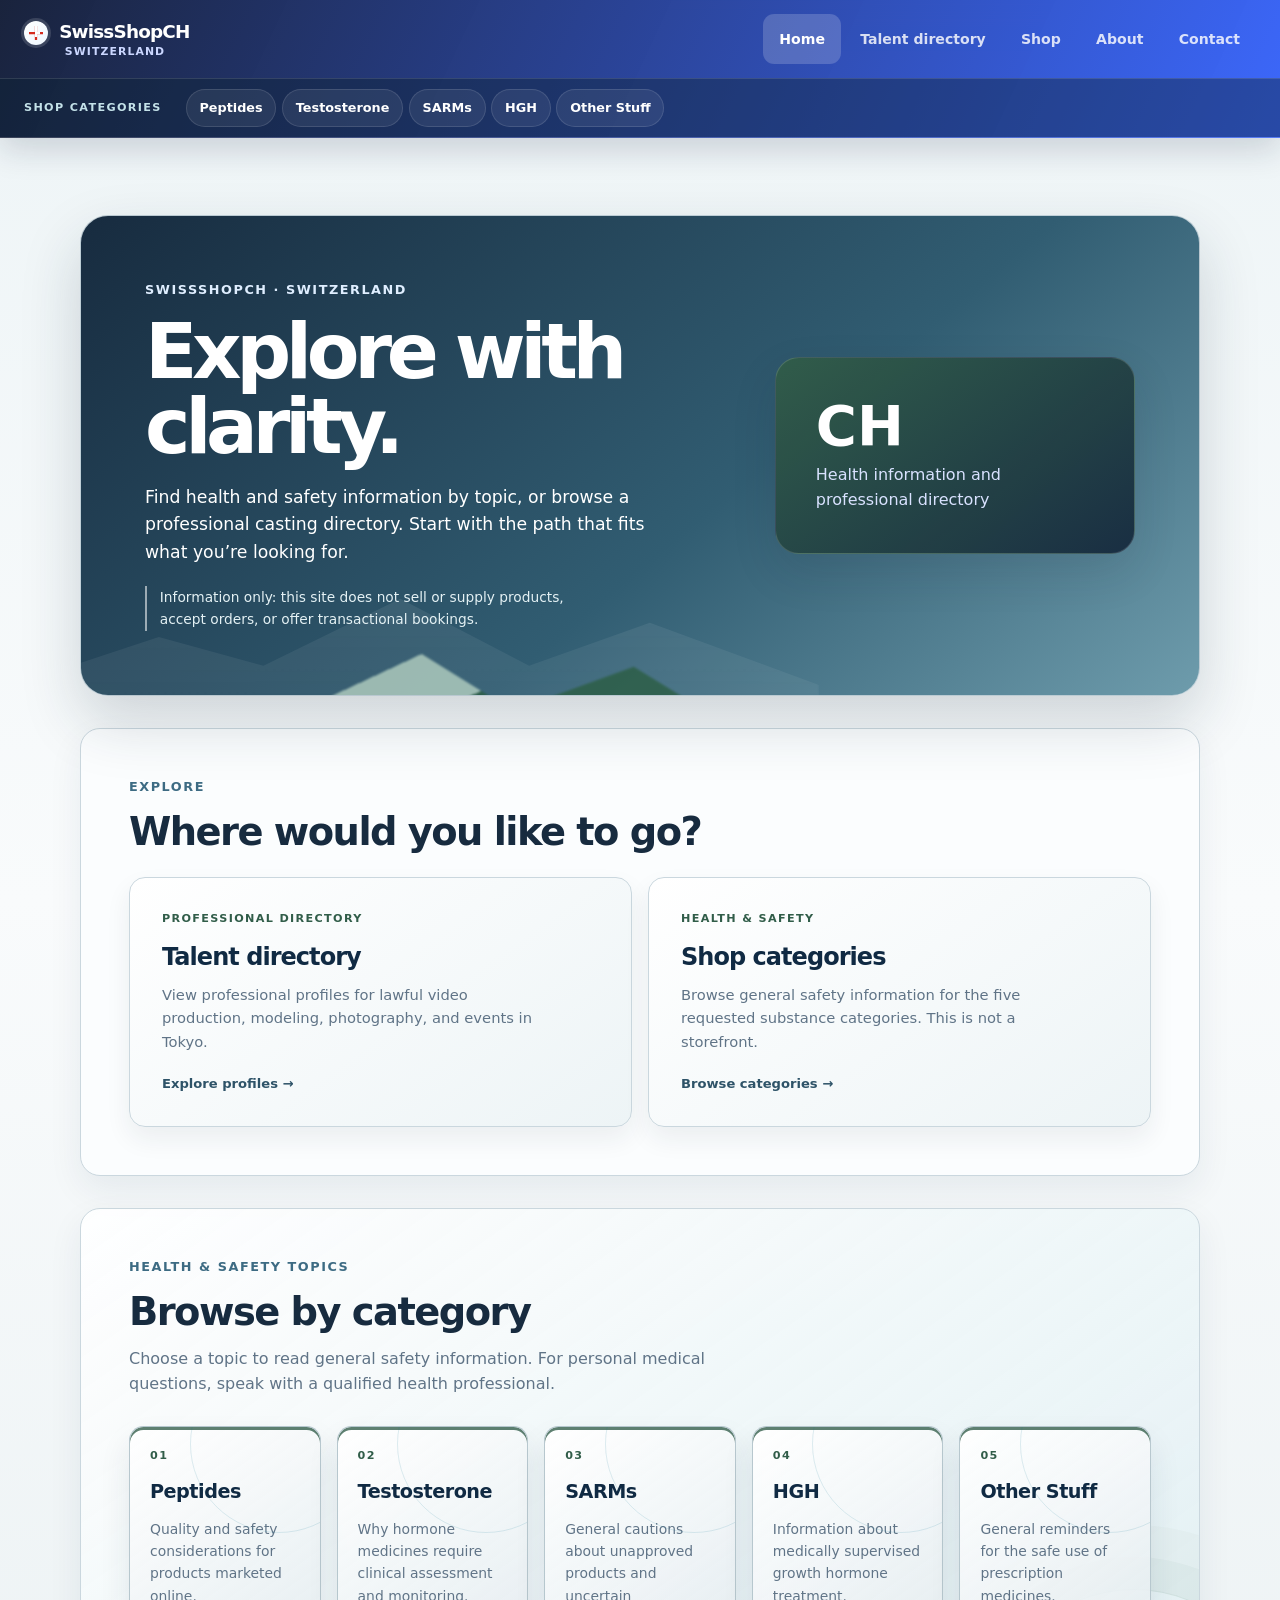
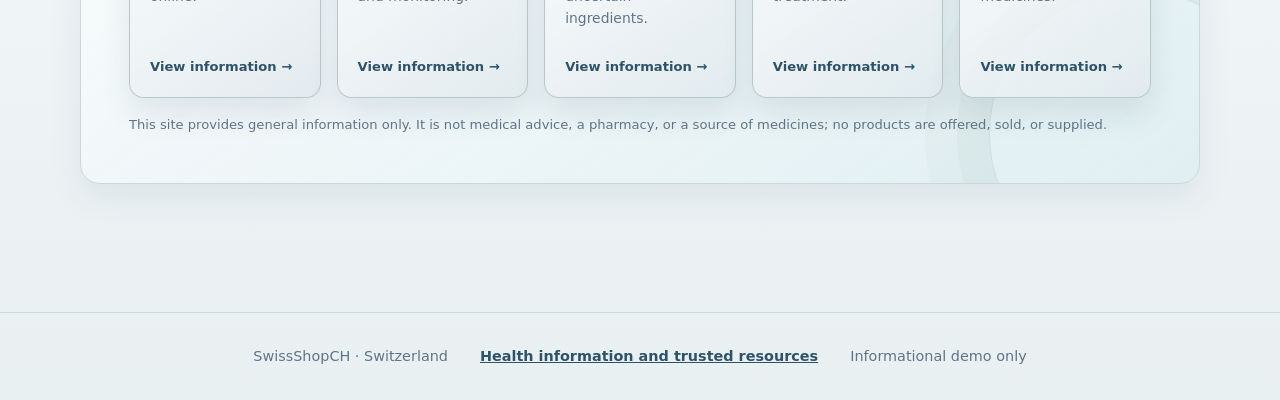
==== index.html @ 5bf14304 "Redesign landing page and category navigation Co-authored-by: Copilot App <223556219+Copilot@users.n" ====
<!doctype html>
<html lang="en">
<head>
  <meta charset="utf-8">
  <meta name="viewport" content="width=device-width, initial-scale=1">
  <meta name="description" content="Explore health and safety information by category, plus a professional casting directory.">
  <title>SwissShopCH | Explore</title>
  <link rel="stylesheet" href="styles.css">
</head>
<body class="sidebar-page alpine-page landing-page">
  <header class="site-header">
    <nav class="nav-shell" aria-label="Primary navigation">
      <a class="brand" href="index.html"><span class="swiss-flag" role="img" aria-label="Swiss flag"><span></span></span>SwissShopCH</a>
      <button class="menu-toggle" type="button" aria-controls="primary-menu" aria-expanded="false" aria-label="Open navigation" data-menu-toggle>
        <span></span><span class="sr-only">Open navigation</span>
      </button>
      <div class="sidebar-overlay" data-menu-overlay hidden></div>
      <ul class="nav-menu" id="primary-menu" aria-label="SwissShopCH menu">
        <li class="sidebar-close-item"><button class="sidebar-close" type="button" aria-label="Close navigation" data-menu-close>&times;</button></li>
        <li><a href="index.html" aria-current="page">Home</a></li>
        <li><a href="7.html#directory">Talent directory</a></li>
        <li><a href="3.html#categories">Shop</a></li>
        <li><a href="3.html#about">About</a></li>
        <li><a href="3.html#contact">Contact</a></li>
      </ul>
    </nav>
    <nav class="category-bar" aria-label="Shop categories">
      <div class="category-bar-inner">
        <span class="category-bar-label">Shop categories</span>
        <ul>
          <li><a href="3.html#peptides">Peptides</a></li>
          <li><a href="3.html#testosterone">Testosterone</a></li>
          <li><a href="3.html#sarms">SARMs</a></li>
          <li><a href="3.html#hgh">HGH</a></li>
          <li><a href="3.html#other-stuff">Other Stuff</a></li>
        </ul>
      </div>
    </nav>
  </header>

  <main class="page">
    <section class="hero alpine-hero landing-hero" aria-labelledby="welcome-title">
      <div class="alpine-ridge" aria-hidden="true"></div>
      <div>
        <p class="eyebrow">SwissShopCH · Switzerland</p>
        <h1 id="welcome-title">Explore with clarity.</h1>
        <p class="lede">Find health and safety information by topic, or browse a professional casting directory. Start with the path that fits what you’re looking for.</p>
        <p class="landing-disclaimer">Information only: this site does not sell or supply products, accept orders, or offer transactional bookings.</p>
      </div>
      <aside class="hero-card alpine-location">
        <strong>CH</strong>
        <p>Health information and professional directory</p>
      </aside>
    </section>

    <section class="content-card landing-paths" aria-labelledby="paths-title">
      <p class="eyebrow">Explore</p>
      <h2 id="paths-title">Where would you like to go?</h2>
      <div class="path-grid">
        <a class="path-card" href="7.html#directory">
          <span class="path-label">Professional directory</span>
          <h3>Talent directory</h3>
          <p>View professional profiles for lawful video production, modeling, photography, and events in Tokyo.</p>
          <span class="path-link">Explore profiles <span aria-hidden="true">→</span></span>
        </a>
        <a class="path-card" href="3.html#categories">
          <span class="path-label">Health &amp; safety</span>
          <h3>Shop categories</h3>
          <p>Browse general safety information for the five requested substance categories. This is not a storefront.</p>
          <span class="path-link">Browse categories <span aria-hidden="true">→</span></span>
        </a>
      </div>
    </section>

    <section class="content-card shop-categories landing-categories" aria-labelledby="categories-title">
      <p class="eyebrow">Health &amp; safety topics</p>
      <h2 id="categories-title">Browse by category</h2>
      <p class="landing-intro">Choose a topic to read general safety information. For personal medical questions, speak with a qualified health professional.</p>
      <div class="feature-grid">
        <a class="feature landing-category" href="3.html#peptides">
          <span class="category-number">01</span>
          <h3>Peptides</h3>
          <p>Quality and safety considerations for products marketed online.</p>
          <span class="category-link">View information <span aria-hidden="true">→</span></span>
        </a>
        <a class="feature landing-category" href="3.html#testosterone">
          <span class="category-number">02</span>
          <h3>Testosterone</h3>
          <p>Why hormone medicines require clinical assessment and monitoring.</p>
          <span class="category-link">View information <span aria-hidden="true">→</span></span>
        </a>
        <a class="feature landing-category" href="3.html#sarms">
          <span class="category-number">03</span>
          <h3>SARMs</h3>
          <p>General cautions about unapproved products and uncertain ingredients.</p>
          <span class="category-link">View information <span aria-hidden="true">→</span></span>
        </a>
        <a class="feature landing-category" href="3.html#hgh">
          <span class="category-number">04</span>
          <h3>HGH</h3>
          <p>Information about medically supervised growth hormone treatment.</p>
          <span class="category-link">View information <span aria-hidden="true">→</span></span>
        </a>
        <a class="feature landing-category" href="3.html#other-stuff">
          <span class="category-number">05</span>
          <h3>Other Stuff</h3>
          <p>General reminders for the safe use of prescription medicines.</p>
          <span class="category-link">View information <span aria-hidden="true">→</span></span>
        </a>
      </div>
      <p class="landing-note">This site provides general information only. It is not medical advice, a pharmacy, or a source of medicines; no products are offered, sold, or supplied.</p>
    </section>
  </main>

  <footer class="site-footer landing-footer">
    <span>SwissShopCH · Switzerland</span>
    <a href="3.html#contact">Health information and trusted resources</a>
    <span>Informational demo only</span>
  </footer>
  <script src="navigation.js"></script>
</body>
</html>
---- styles.css ----
:root {
  --ink: #162033;
  --muted: #657087;
  --surface: #ffffff;
  --surface-alt: #f4f7fb;
  --line: #dfe6f0;
  --brand: #315efb;
  --brand-dark: #2447c4;
  --navy: #111a2e;
  --shadow: 0 18px 45px rgba(22, 32, 51, 0.12);
}

* { box-sizing: border-box; }

html { scroll-behavior: smooth; }

body {
  margin: 0;
  color: var(--ink);
  background: var(--surface-alt);
  font-family: Inter, ui-sans-serif, system-ui, -apple-system, BlinkMacSystemFont, "Segoe UI", sans-serif;
  line-height: 1.6;
}

a { color: inherit; }
.sr-only { position: absolute; width: 1px; height: 1px; padding: 0; margin: -1px; overflow: hidden; clip: rect(0, 0, 0, 0); white-space: nowrap; border: 0; }

.site-header {
  position: sticky;
  top: 0;
  z-index: 10;
  border-bottom: 1px solid rgba(223, 230, 240, .9);
  background: rgba(255, 255, 255, .94);
  backdrop-filter: blur(14px);
}

.nav-shell {
  width: min(1120px, calc(100% - 2rem));
  min-height: 72px;
  margin: auto;
  display: flex;
  align-items: center;
  gap: 2rem;
}

.brand {
  color: var(--ink);
  font-size: 1.1rem;
  font-weight: 800;
  letter-spacing: -.03em;
  text-decoration: none;
  white-space: nowrap;
}

.brand-mark {
  display: inline-grid;
  width: 2rem;
  height: 2rem;
  margin-right: .5rem;
  place-items: center;
  color: #fff;
  border-radius: .65rem;
  background: var(--brand);
  font-size: .9rem;
  vertical-align: middle;
}

.swiss-flag {
  display: inline-grid;
  width: 2rem;
  height: 2rem;
  margin-right: .55rem;
  place-items: center;
  border-radius: .55rem;
  background: #ef3340;
  vertical-align: middle;
}

.swiss-flag span,
.swiss-flag span::before {
  display: block;
  position: relative;
  background: #fff;
  content: "";
}

.swiss-flag span {
  width: 1.05rem;
  height: .3rem;
}

.swiss-flag span::before {
  width: .3rem;
  height: 1.05rem;
  left: .375rem;
  top: -.375rem;
}

.nav-menu {
  display: flex;
  align-items: center;
  gap: .35rem;
  margin: 0 0 0 auto;
  padding: 0;
  list-style: none;
}

.nav-menu a {
  display: block;
  padding: .65rem .9rem;
  color: var(--muted);
  border-radius: .7rem;
  font-size: .93rem;
  font-weight: 650;
  text-decoration: none;
  transition: color .2s ease, background .2s ease, transform .2s ease;
}

.nav-menu a:hover,
.nav-menu a:focus-visible,
.nav-menu a[aria-current="page"] {
  color: var(--brand);
  background: #edf2ff;
}

.nav-menu a:focus-visible,
.menu-toggle:focus-visible,
.css-toggle:focus-visible + .menu-button {
  outline: 3px solid rgba(49, 94, 251, .3);
  outline-offset: 3px;
}

.menu-toggle,
.menu-button { display: none; }

.css-toggle {
  position: absolute;
  width: 1px;
  height: 1px;
  opacity: 0;
}

.css-toggle:checked ~ .nav-menu { display: block; }

.page {
  width: min(1120px, calc(100% - 2rem));
  margin: 0 auto;
  padding: clamp(4.5rem, 10vw, 8rem) 0;
}

.hero {
  display: grid;
  grid-template-columns: minmax(0, 1.2fr) minmax(280px, .8fr);
  gap: clamp(2rem, 7vw, 6rem);
  align-items: center;
}

.eyebrow {
  margin: 0 0 .85rem;
  color: var(--brand);
  font-size: .8rem;
  font-weight: 800;
  letter-spacing: .12em;
  text-transform: uppercase;
}

h1, h2, p { margin-top: 0; }
h1 { max-width: 12ch; margin-bottom: 1.2rem; font-size: clamp(2.7rem, 6vw, 5.5rem); line-height: .98; letter-spacing: -.07em; }
h2 { margin-bottom: .8rem; font-size: clamp(1.6rem, 3vw, 2.4rem); line-height: 1.1; letter-spacing: -.04em; }
.lede { max-width: 58ch; color: var(--muted); font-size: 1.08rem; }

.hero-card {
  padding: clamp(1.5rem, 5vw, 2.5rem);
  color: #fff;
  border-radius: 1.5rem;
  background: linear-gradient(145deg, #294dcc, #19213e);
  box-shadow: var(--shadow);
}

.hero-card strong { display: block; margin-bottom: .5rem; font-size: 3.5rem; line-height: 1; }
.hero-card p { margin-bottom: 0; color: #d9e2ff; }

.content-card {
  margin-top: 4rem;
  padding: clamp(1.5rem, 4vw, 3rem);
  border: 1px solid var(--line);
  border-radius: 1.25rem;
  background: var(--surface);
  box-shadow: 0 10px 30px rgba(22, 32, 51, .05);
}

.feature-grid {
  display: grid;
  grid-template-columns: repeat(3, 1fr);
  gap: 1rem;
  margin-top: 1.8rem;
}

.feature {
  padding: 1.25rem;
  border: 1px solid var(--line);
  border-radius: .9rem;
  background: var(--surface-alt);
}

.feature h3 { margin: 0 0 .35rem; font-size: 1rem; }
.feature p { margin: 0; color: var(--muted); font-size: .92rem; }
.feature-note { margin-bottom: .8rem !important; color: var(--brand) !important; font-size: .75rem !important; font-weight: 800; letter-spacing: .08em; text-transform: uppercase; }
.product-template { margin: 0 0 1rem; }
.product-template div { display: grid; grid-template-columns: 1fr 1.35fr; gap: .75rem; padding: .5rem 0; border-top: 1px solid var(--line); font-size: .85rem; }
.product-template dt { color: var(--muted); font-weight: 700; }
.product-template dd { margin: 0; color: var(--ink); }
.order-button { padding: .7rem 1rem; border: 0; border-radius: .7rem; color: #fff; background: var(--brand); font: inherit; font-weight: 750; cursor: pointer; transition: background .2s ease, transform .2s ease; }
.order-button:hover, .order-button:focus-visible { background: var(--brand-dark); transform: translateY(-1px); }
.order-button:focus-visible, .modal-close:focus-visible, .modal-panel input:focus-visible, .modal-panel textarea:focus-visible { outline: 3px solid rgba(49, 94, 251, .3); outline-offset: 3px; }
.contact-modal[hidden] { display: none; }
.contact-modal { position: fixed; inset: 0; z-index: 30; display: grid; place-items: center; padding: 1rem; }
.modal-backdrop { position: absolute; inset: 0; background: rgba(14, 22, 40, .58); }
.modal-panel { position: relative; width: min(100%, 30rem); max-height: min(90dvh, 42rem); overflow: auto; padding: clamp(1.5rem, 4vw, 2.5rem); border: 1px solid var(--line); border-radius: 1.25rem; background: var(--surface); box-shadow: var(--shadow); }
.modal-close { position: absolute; top: 1rem; right: 1rem; width: 2.5rem; height: 2.5rem; border: 1px solid var(--line); border-radius: .7rem; color: var(--ink); background: var(--surface); font-size: 1.8rem; line-height: 1; cursor: pointer; }
.modal-category { color: var(--brand); font-weight: 750; }
.modal-note { padding: .75rem 1rem; color: var(--muted); border-left: 3px solid var(--brand); background: var(--surface-alt); font-size: .9rem; }
.modal-panel form { display: grid; gap: .5rem; }
.modal-panel label { margin-top: .5rem; font-size: .9rem; font-weight: 700; }
.modal-panel input, .modal-panel textarea, .product-template input { width: 100%; padding: .55rem .65rem; border: 1px solid var(--line); border-radius: .55rem; color: var(--ink); background: var(--surface); font: inherit; font-size: .85rem; }
.form-status { margin: .25rem 0 0; color: var(--brand-dark); font-size: .9rem; }
.sidebar-page.modal-is-open { overflow: hidden; }

.alpine-page {
  --ink: #102a43;
  --muted: #557086;
  --surface-alt: #edf6f8;
  --line: #c8dfe5;
  --brand: #0e7490;
  --brand-dark: #0b566b;
  --navy: #102a43;
  --forest: #2f6045;
  background:
    linear-gradient(180deg, rgba(255, 255, 255, .78), rgba(237, 246, 248, .95)),
    repeating-linear-gradient(135deg, rgba(14, 116, 144, .035) 0 1px, transparent 1px 9px);
}

.alpine-page .site-header {
  border-bottom-color: rgba(196, 224, 231, .8);
  background: linear-gradient(115deg, rgba(16, 42, 67, .98), rgba(14, 116, 144, .95));
}

.alpine-page .nav-shell { min-height: 80px; }
.alpine-page .brand { letter-spacing: -.05em; }
.alpine-page .brand::after { color: #c6e4e9; }
.alpine-page .nav-menu a[aria-current="page"] { color: #fff; background: rgba(255, 255, 255, .16); }
.alpine-page .swiss-flag { box-shadow: 0 0 0 3px rgba(255, 255, 255, .14); }

.alpine-hero {
  position: relative;
  isolation: isolate;
  overflow: hidden;
  min-height: 31rem;
  padding: clamp(3rem, 8vw, 6rem);
  border: 1px solid rgba(200, 223, 229, .9);
  border-radius: 2rem;
  background: linear-gradient(145deg, #f8fdff 0%, #d9edf1 54%, #b8d8df 100%);
  box-shadow: 0 24px 60px rgba(16, 42, 67, .12);
}

.alpine-hero > div:not(.alpine-ridge),
.alpine-hero > aside { position: relative; z-index: 2; }
.alpine-hero h1 { color: var(--navy); }
.alpine-hero .lede { color: #426378; }
.alpine-ridge {
  position: absolute;
  right: -4%;
  bottom: -2%;
  z-index: 1;
  width: 72%;
  height: 58%;
  opacity: .8;
  background: #fff;
  clip-path: polygon(0 100%, 18% 45%, 31% 67%, 47% 11%, 62% 57%, 77% 30%, 100% 100%);
}
.alpine-ridge::after {
  position: absolute;
  inset: 32% 0 0;
  background: linear-gradient(155deg, transparent 0 42%, #b7d2c3 42% 54%, #2f6045 54%);
  clip-path: polygon(0 100%, 18% 45%, 31% 67%, 47% 11%, 62% 57%, 77% 30%, 100% 100%);
  content: "";
}
.alpine-location {
  border: 1px solid rgba(255, 255, 255, .6);
  background: linear-gradient(145deg, rgba(16, 42, 67, .96), rgba(47, 96, 69, .94));
}
.alpine-page .content-card {
  border-color: var(--line);
  box-shadow: 0 14px 35px rgba(16, 42, 67, .07);
}
.alpine-page .content-card[aria-labelledby="categories-title"] {
  position: relative;
  overflow: hidden;
  background: linear-gradient(145deg, rgba(255, 255, 255, .94), rgba(221, 238, 242, .78));
}
.alpine-page .content-card[aria-labelledby="categories-title"]::after {
  position: absolute;
  right: -5rem;
  bottom: -6rem;
  width: 18rem;
  height: 18rem;
  border: 1px solid rgba(47, 96, 69, .12);
  border-radius: 50%;
  box-shadow: 0 0 0 2rem rgba(47, 96, 69, .035), 0 0 0 4rem rgba(47, 96, 69, .025);
  content: "";
  pointer-events: none;
}
.alpine-page .content-card[aria-labelledby="categories-title"] > * {
  position: relative;
  z-index: 1;
}
.alpine-page .feature {
  position: relative;
  overflow: hidden;
  min-height: 20rem;
  border-color: var(--line);
  background: linear-gradient(145deg, rgba(255, 255, 255, .92), rgba(225, 235, 238, .72));
  box-shadow: inset 0 3px 0 rgba(47, 96, 69, .72), 0 12px 24px rgba(16, 42, 67, .06);
  transition: transform .25s ease, box-shadow .25s ease, border-color .25s ease;
}
.alpine-page .feature::before {
  position: absolute;
  top: -4.5rem;
  right: -3rem;
  width: 11rem;
  height: 11rem;
  border: 1px solid rgba(14, 116, 144, .13);
  border-radius: 50%;
  content: "";
}
.alpine-page .feature:hover {
  border-color: rgba(14, 116, 144, .5);
  box-shadow: inset 0 3px 0 var(--forest), 0 20px 35px rgba(16, 42, 67, .14);
  transform: translateY(-5px);
}
.alpine-page .feature h3 { color: var(--navy); }
.alpine-page .feature h3 { margin-bottom: .65rem; font-size: 1.2rem; letter-spacing: -.025em; }
.alpine-page .feature-note { color: var(--forest) !important; }
.alpine-page .product-template { margin-top: 1.25rem; }
.alpine-page .product-template div { border-top-color: rgba(16, 42, 67, .12); }
.alpine-page .product-template dt { color: #557086; font-size: .75rem; letter-spacing: .04em; text-transform: uppercase; }
.alpine-page .product-template input { border-color: rgba(16, 42, 67, .14); background: rgba(255, 255, 255, .68); }
.alpine-page .order-button { background: var(--forest); }
.alpine-page .order-button:hover,
.alpine-page .order-button:focus-visible { background: #234a36; }

@media (max-width: 700px) {
  .alpine-hero { min-height: 40rem; padding: 2rem 1.25rem; }
  .alpine-ridge { right: -35%; bottom: 0; width: 125%; height: 40%; }
  .alpine-page .feature { min-height: auto; }
}

@media (prefers-reduced-motion: reduce) {
  .alpine-page .feature { transition: none; }
}

.site-footer {
  padding: 2rem 1rem;
  color: var(--muted);
  border-top: 1px solid var(--line);
  text-align: center;
  font-size: .9rem;
}

.alpine-page {
  background:
    radial-gradient(circle at top, rgba(121, 178, 236, 0.18), transparent 35%),
    linear-gradient(180deg, #eef7ff 0%, #f4f8fb 24%, #ffffff 100%);
}

.alpine-page .site-header {
  background: rgba(8, 25, 45, 0.75);
  border-bottom: 1px solid rgba(255, 255, 255, 0.12);
  backdrop-filter: blur(12px);
}

.alpine-page .nav-shell {
  width: min(1200px, calc(100% - 1.5rem));
}

.alpine-page .brand {
  letter-spacing: .04em;
}

.swiss-flag {
  display: inline-grid;
  place-items: center;
  width: 1.5rem;
  height: 1.5rem;
  margin-right: .7rem;
  border-radius: 50%;
  background: linear-gradient(135deg, #ffffff 0%, #edf6ff 100%);
  box-shadow: inset 0 0 0 1px rgba(10, 36, 64, 0.15);
}

.swiss-flag span {
  display: block;
  width: .9rem;
  height: .9rem;
  background: linear-gradient(180deg, #d52b1e 0%, #d52b1e 100%);
  clip-path: polygon(0 42%, 42% 42%, 42% 0, 58% 0, 58% 42%, 100% 42%, 100% 58%, 58% 58%, 58% 100%, 42% 100%, 42% 58%, 0 58%);
}

.alpine-hero {
  position: relative;
  overflow: hidden;
  border-radius: 1.75rem;
  padding: clamp(2rem, 5vw, 4rem);
  background:
    linear-gradient(140deg, rgba(16, 42, 67, .98), rgba(14, 116, 144, .86));
  box-shadow: 0 20px 40px rgba(15, 40, 67, 0.18);
}

.alpine-hero > * {
  position: relative;
  z-index: 1;
}

.alpine-ridge {
  position: absolute;
  inset: auto -6% -18% -6%;
  height: 50%;
  background: linear-gradient(180deg, rgba(255,255,255,0.12), rgba(255,255,255,0.04));
  clip-path: polygon(0 100%, 0 60%, 18% 40%, 31% 52%, 48% 24%, 64% 52%, 79% 34%, 100% 60%, 100% 100%);
  filter: blur(1px);
}

.alpine-hero .eyebrow,
.alpine-hero h1,
.alpine-hero .lede,
.alpine-hero .hero-card {
  color: #fff;
}

.alpine-hero .eyebrow {
  color: #dfeeff;
}

.alpine-location {
  background: linear-gradient(145deg, rgba(9, 69, 96, 0.9), rgba(15, 42, 67, 0.92));
  border: 1px solid rgba(255,255,255,0.14);
}

.alpine-guarantee {
  background: linear-gradient(180deg, rgba(255,255,255,0.9), rgba(235, 244, 255, 0.9));
}

.guarantee-wrap {
  display: grid;
  grid-template-columns: minmax(0, 1.2fr) minmax(260px, 0.8fr);
  gap: 1.25rem;
  align-items: center;
}

.guarantee-visual {
  min-height: 220px;
  border-radius: 1.2rem;
  overflow: hidden;
  border: 1px solid rgba(14, 51, 72, 0.08);
  box-shadow: 0 16px 32px rgba(13, 32, 48, 0.1);
}

.alps-wallpaper {
  width: 100%;
  height: 100%;
  min-height: 220px;
  background:
    linear-gradient(155deg, #dcecf0 0 35%, #9fc4ca 35% 58%, #2f6045 58% 100%);
  position: relative;
}

.alps-wallpaper::before,
.alps-wallpaper::after {
  content: "";
  position: absolute;
  inset: auto 0 0 0;
  height: 40%;
  background: rgba(255,255,255,0.12);
  clip-path: polygon(0 100%, 0 42%, 18% 58%, 32% 30%, 48% 64%, 64% 34%, 82% 56%, 100% 42%, 100% 100%);
}

.alps-wallpaper::after {
  inset: auto 0 0 0;
  height: 25%;
  background: rgba(255,255,255,0.18);
  clip-path: polygon(0 100%, 0 72%, 24% 54%, 46% 80%, 68% 48%, 100% 78%, 100% 100%);
}

.alpine-page {
  --ink: #172b3f;
  --muted: #607487;
  --surface: #fbfdfe;
  --surface-alt: #eef4f6;
  --line: #cad7de;
  --brand: #3d6b83;
  --brand-dark: #2e5368;
  --forest: #315d49;
  background: linear-gradient(180deg, #edf4f6 0%, #f9fbfc 45%, #e9f0f2 100%);
}

.alpine-page .site-header {
  background: linear-gradient(118deg, rgba(23, 43, 63, .98), rgba(61, 107, 131, .96));
  box-shadow: 0 14px 32px rgba(23, 43, 63, .2);
}

.alpine-page .alpine-hero {
  border-color: rgba(202, 215, 222, .9);
  background: linear-gradient(140deg, #172b3f 0%, #315d72 58%, #6e9cac 100%);
  box-shadow: 0 26px 60px rgba(23, 43, 63, .18);
}

.alpine-page .alpine-location {
  background: linear-gradient(145deg, rgba(49, 93, 73, .96), rgba(23, 43, 63, .96));
}

.alpine-page .alpine-guarantee {
  background: linear-gradient(145deg, rgba(255, 255, 255, .96), rgba(224, 234, 238, .9));
}

.alpine-page .feature {
  border-color: rgba(177, 194, 202, .9);
  background: linear-gradient(145deg, rgba(255, 255, 255, .96), rgba(224, 233, 237, .86));
  box-shadow: inset 0 3px 0 rgba(49, 93, 73, .78), 0 16px 32px rgba(23, 43, 63, .09);
}

.alpine-page .feature:hover {
  border-color: rgba(61, 107, 131, .64);
  box-shadow: inset 0 3px 0 var(--forest), 0 24px 42px rgba(23, 43, 63, .16);
}

.alpine-page .order-button { background: var(--forest); }
.alpine-page .order-button:hover,
.alpine-page .order-button:focus-visible { background: #254937; }

@media (max-width: 700px) {
  .nav-shell { min-height: 64px; }
  .menu-toggle,
  .menu-button {
    display: grid;
    width: 2.75rem;
    height: 2.75rem;
    margin-left: auto;
    padding: 0;
    place-items: center;
    border: 1px solid var(--line);
    border-radius: .75rem;
    color: var(--ink);
    background: var(--surface);
    cursor: pointer;
  }
  .menu-toggle > span:not(.sr-only),
  .menu-button > span:not(.sr-only),
  .menu-button > span:not(.sr-only)::before,
  .menu-button > span:not(.sr-only)::after {
    display: block;
    width: 1.2rem;
    height: 2px;
    border-radius: 2px;
    background: currentColor;
    content: "";
  }
  .menu-toggle > span:not(.sr-only),
  .menu-button > span:not(.sr-only) { position: relative; }
  .menu-toggle > span:not(.sr-only)::before,
  .menu-toggle > span:not(.sr-only)::after,
  .menu-button > span:not(.sr-only)::before,
  .menu-button > span:not(.sr-only)::after { position: absolute; left: 0; }
  .menu-toggle > span:not(.sr-only)::before,
  .menu-button > span:not(.sr-only)::before { top: -.4rem; }
  .menu-toggle > span:not(.sr-only)::after,
  .menu-button > span:not(.sr-only)::after { top: .4rem; }
  .nav-menu {
    position: absolute;
    top: calc(100% + .5rem);
    right: 1rem;
    left: 1rem;
    display: none;
    padding: .5rem;
    border: 1px solid var(--line);
    border-radius: 1rem;
    background: var(--surface);
    box-shadow: var(--shadow);
  }
  .nav-menu.is-open { display: block; }
  .nav-menu a { padding: .8rem 1rem; }
  .hero { grid-template-columns: 1fr; }
  .feature-grid { grid-template-columns: 1fr; }
}

@media (min-width: 701px) {
  .nav-menu { display: flex !important; }
}

.sidebar-page .menu-toggle {
  display: grid;
  margin-left: auto;
  width: 3rem;
  height: 3rem;
  border: 1px solid rgba(255, 255, 255, .22);
  border-radius: .9rem;
  color: #fff;
  background: rgba(255, 255, 255, .12);
  box-shadow: 0 8px 20px rgba(15, 23, 42, .18);
  transition: background .2s ease, transform .2s ease;
}

.sidebar-page .site-header {
  border-bottom-color: rgba(255, 255, 255, .15);
  background: linear-gradient(115deg, rgba(18, 28, 54, .97), rgba(49, 94, 251, .94));
  box-shadow: 0 12px 30px rgba(20, 30, 65, .16);
}

.sidebar-page .nav-shell { min-height: 78px; }
.sidebar-page .brand { color: #fff; font-size: 1.25rem; letter-spacing: -.045em; }
.sidebar-page .brand::after { display: block; margin: -.2rem 0 0 2.55rem; color: #cbd7ff; content: "Switzerland"; font-size: .68rem; font-weight: 650; letter-spacing: .1em; text-transform: uppercase; }
.sidebar-page .menu-toggle:hover,
.sidebar-page .menu-toggle:focus-visible { background: rgba(255, 255, 255, .22); transform: translateY(-1px); }
.sidebar-page .menu-toggle:focus-visible { outline-color: rgba(255, 255, 255, .7); }

.sidebar-page .nav-menu {
  position: fixed;
  inset: 0 auto 0 0;
  z-index: 20;
  display: flex;
  width: min(22rem, 88vw);
  height: 100dvh;
  margin: 0;
  padding: 1.5rem;
  flex-direction: column;
  align-items: stretch;
  gap: .35rem;
  border-right: 1px solid var(--line);
  border-radius: 0;
  background: var(--surface);
  box-shadow: var(--shadow);
  transform: translateX(-105%);
  transition: transform .25s ease;
}

.sidebar-page .nav-menu.is-open { transform: translateX(0); }
.sidebar-page .nav-menu a { padding: .85rem 1rem; }
.sidebar-close-item { display: flex; justify-content: flex-end; margin-bottom: 1rem; }
.sidebar-close { width: 2.5rem; height: 2.5rem; border: 1px solid var(--line); border-radius: .7rem; color: var(--ink); background: var(--surface); font-size: 1.8rem; line-height: 1; cursor: pointer; }
.sidebar-close:focus-visible { outline: 3px solid rgba(49, 94, 251, .3); outline-offset: 3px; }
.sidebar-overlay { position: fixed; inset: 0; z-index: 15; background: rgba(14, 22, 40, .48); opacity: 0; transition: opacity .25s ease; }
.sidebar-overlay.is-visible { opacity: 1; }
.sidebar-page.menu-is-open { overflow: hidden; }

@media (prefers-reduced-motion: reduce) {
  .sidebar-page .nav-menu,
  .sidebar-overlay { transition: none; }
}

.alpine-page .nav-shell { width: min(1320px, calc(100% - 3rem)); }
.alpine-page .brand { font-size: 1.15rem; }
.alpine-page .nav-menu a {
  color: rgba(255, 255, 255, .82);
  font-size: .88rem;
}
.alpine-page .nav-menu a:hover,
.alpine-page .nav-menu a:focus-visible { color: #fff; background: rgba(255, 255, 255, .13); }
.alpine-page .nav-menu a[aria-current="page"] { color: #fff; background: rgba(255, 255, 255, .18); }

.category-bar {
  border-top: 1px solid rgba(255, 255, 255, .12);
  background: rgba(13, 34, 52, .42);
}
.category-bar-inner {
  display: flex;
  width: min(1320px, calc(100% - 3rem));
  min-height: 58px;
  margin: auto;
  align-items: center;
  gap: 1.5rem;
}
.category-bar-label {
  flex: 0 0 auto;
  color: #c4e2e9;
  font-size: .7rem;
  font-weight: 850;
  letter-spacing: .12em;
  text-transform: uppercase;
}
.category-bar ul {
  display: flex;
  min-width: 0;
  margin: 0;
  padding: 0;
  align-items: center;
  gap: .35rem;
  list-style: none;
}
.category-bar a {
  display: block;
  padding: .48rem .8rem;
  color: #fff;
  border: 1px solid rgba(255, 255, 255, .12);
  border-radius: 999px;
  background: rgba(255, 255, 255, .07);
  font-size: .8rem;
  font-weight: 700;
  text-decoration: none;
  white-space: nowrap;
  transition: background .2s ease, border-color .2s ease, transform .2s ease;
}
.category-bar a:hover,
.category-bar a:focus-visible {
  border-color: rgba(255, 255, 255, .5);
  background: rgba(255, 255, 255, .17);
  transform: translateY(-1px);
}
.category-bar a:focus-visible { outline: 3px solid rgba(255, 255, 255, .55); outline-offset: 2px; }
.alpine-page .shop-categories .feature-grid { grid-template-columns: repeat(5, minmax(0, 1fr)); }
.alpine-page .shop-categories .feature { min-height: 17rem; }

.landing-page .page { padding-top: clamp(2.5rem, 6vw, 5rem); }
.landing-hero { min-height: 26rem; }
.landing-hero h1 { max-width: 14ch; }
.landing-hero .landing-disclaimer {
  max-width: 52ch;
  margin: 1.25rem 0 0;
  padding-left: .8rem;
  color: #e4f1f4;
  border-left: 2px solid rgba(255, 255, 255, .55);
  font-size: .86rem;
}
.landing-paths,
.landing-categories { margin-top: 2rem; }
.path-grid { display: grid; grid-template-columns: repeat(2, minmax(0, 1fr)); gap: 1rem; margin-top: 1.5rem; }
.path-card {
  display: flex;
  min-height: 15rem;
  padding: clamp(1.25rem, 3vw, 2rem);
  flex-direction: column;
  align-items: flex-start;
  border: 1px solid var(--line);
  border-radius: 1rem;
  color: var(--ink);
  background: linear-gradient(145deg, #fff, #edf4f6);
  box-shadow: 0 12px 26px rgba(23, 43, 63, .07);
  text-decoration: none;
  transition: transform .22s ease, box-shadow .22s ease, border-color .22s ease;
}
.path-card:hover,
.path-card:focus-visible {
  border-color: rgba(61, 107, 131, .55);
  box-shadow: 0 20px 36px rgba(23, 43, 63, .14);
  transform: translateY(-3px);
}
.path-card:focus-visible,
.landing-category:focus-visible { outline: 3px solid rgba(14, 116, 144, .35); outline-offset: 3px; }
.path-label,
.category-number {
  color: var(--forest);
  font-size: .7rem;
  font-weight: 850;
  letter-spacing: .12em;
  text-transform: uppercase;
}
.path-card h3 { margin: .65rem 0 .4rem; color: var(--navy); font-size: 1.5rem; letter-spacing: -.04em; }
.path-card p { max-width: 42ch; margin: 0 0 1.2rem; color: var(--muted); font-size: .92rem; }
.path-link,
.category-link { margin-top: auto; color: var(--brand-dark); font-size: .82rem; font-weight: 800; }
.landing-intro { max-width: 58ch; color: var(--muted); }
.landing-page .shop-categories .feature { display: flex; flex-direction: column; align-items: flex-start; text-decoration: none; }
.landing-page .shop-categories .feature h3 { margin-top: .75rem; }
.landing-page .shop-categories .feature p { flex: 1; color: var(--muted); font-size: .87rem; }
.landing-page .shop-categories .feature:hover .category-link { color: var(--brand); }
.landing-note { margin: 1rem 0 0; color: var(--muted); font-size: .82rem; }
.landing-footer { display: flex; flex-wrap: wrap; justify-content: center; gap: .5rem 2rem; }
.landing-footer a { color: var(--brand-dark); font-weight: 700; }

@media (min-width: 701px) {
  .sidebar-page .menu-toggle { display: none; }
  .sidebar-close-item { display: none; }
  .sidebar-page .nav-menu {
    position: static;
    width: auto;
    height: auto;
    margin: 0 0 0 auto;
    padding: 0;
    flex-direction: row;
    align-items: center;
    gap: .2rem;
    border: 0;
    border-radius: 0;
    background: transparent;
    box-shadow: none;
    transform: none;
  }
}

@media (max-width: 1000px) {
  .alpine-page .shop-categories .feature-grid { grid-template-columns: repeat(3, minmax(0, 1fr)); }
  .alpine-page .shop-categories .feature { min-height: 15rem; }
}

@media (max-width: 700px) {
  .alpine-page .nav-shell,
  .category-bar-inner { width: calc(100% - 2rem); }
  .category-bar-inner {
    min-height: 0;
    padding: .65rem 0;
    align-items: flex-start;
    flex-direction: column;
    gap: .45rem;
  }
  .category-bar ul {
    width: 100%;
    padding-bottom: .2rem;
    overflow-x: auto;
    scrollbar-width: thin;
  }
  .category-bar a { padding: .45rem .7rem; }
  .alpine-page .shop-categories .feature-grid { grid-template-columns: repeat(2, minmax(0, 1fr)); }
  .alpine-page .shop-categories .feature { min-height: auto; }
  .path-grid { grid-template-columns: 1fr; }
}

@media (max-width: 460px) {
  .alpine-page .shop-categories .feature-grid { grid-template-columns: 1fr; }
}

@media (prefers-reduced-motion: reduce) {
  .category-bar a,
  .path-card { transition: none; }
}
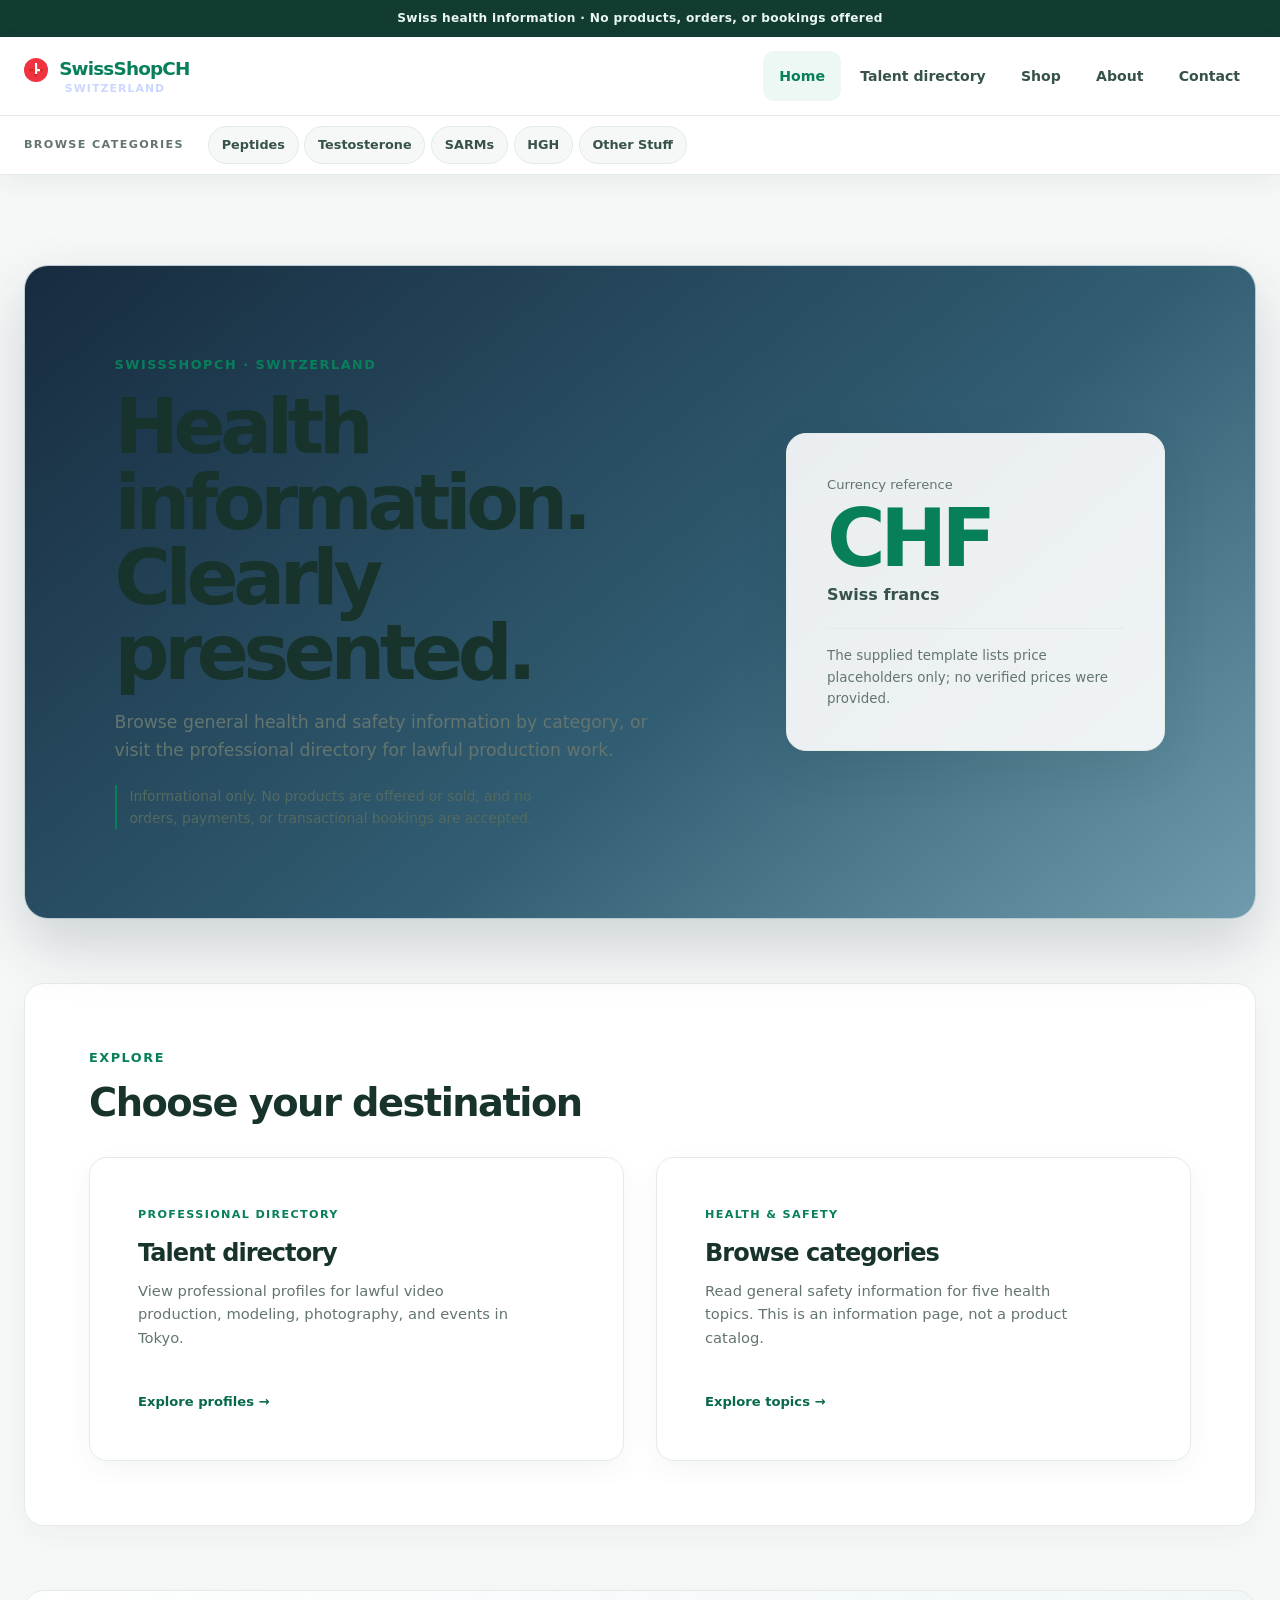
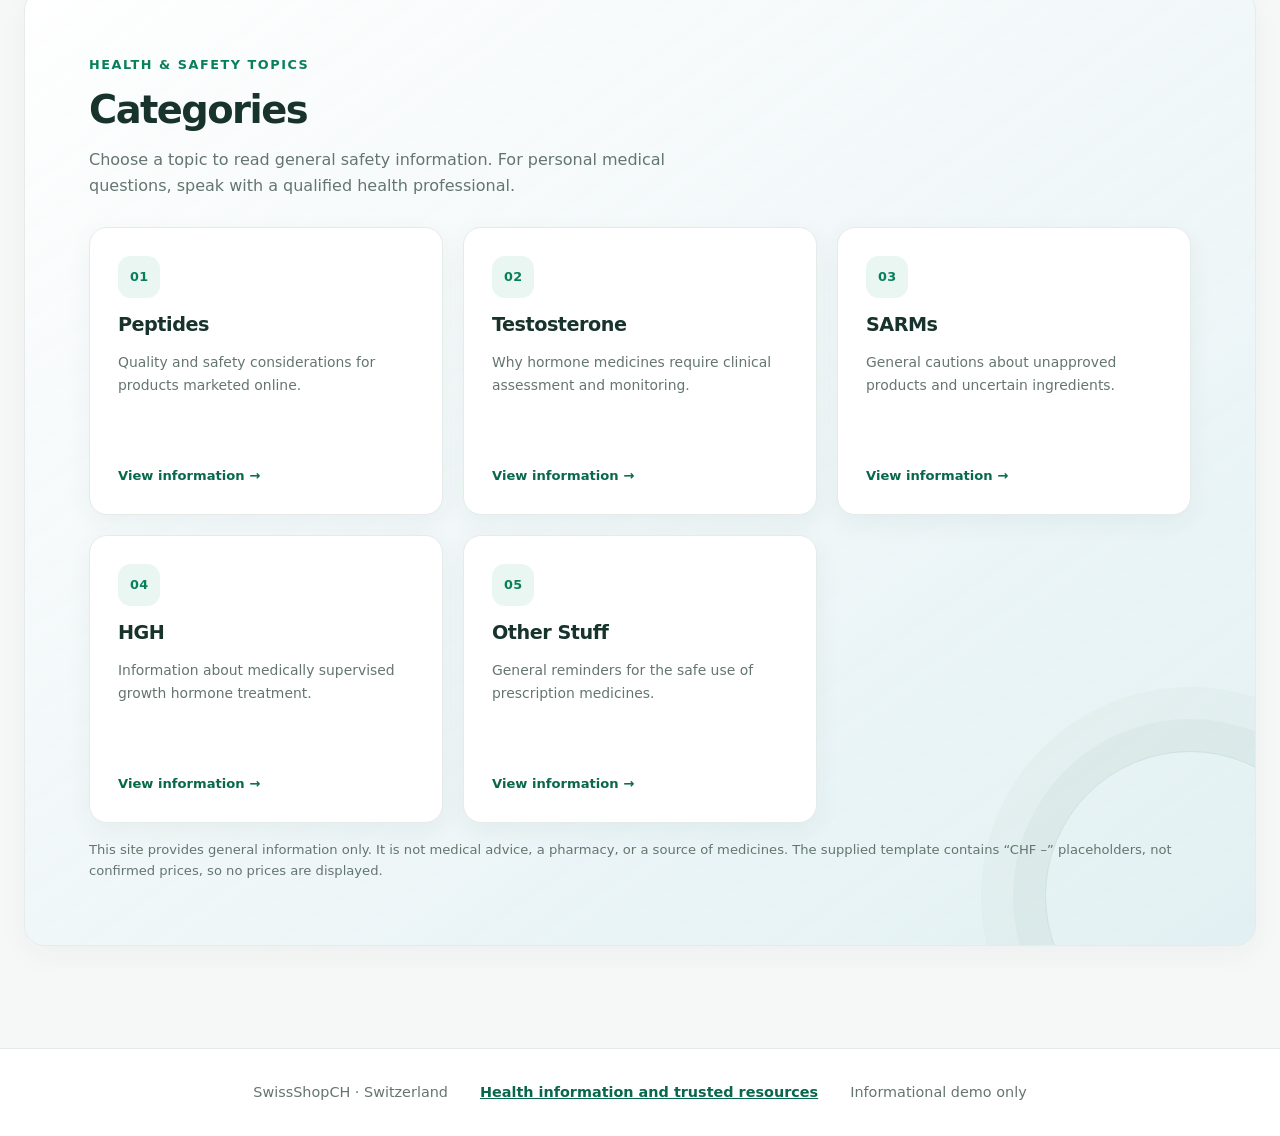
==== commit 50fa5844: "Apply supplied Swiss catalog visual style Keep price references informational because the attachment" ====
--- a/index.html
+++ b/index.html
@@ -8,6 +8,7 @@
   <link rel="stylesheet" href="styles.css">
 </head>
 <body class="sidebar-page alpine-page landing-page">
+  <div class="landing-topline">Swiss health information · No products, orders, or bookings offered</div>
   <header class="site-header">
     <nav class="nav-shell" aria-label="Primary navigation">
       <a class="brand" href="index.html"><span class="swiss-flag" role="img" aria-label="Swiss flag"><span></span></span>SwissShopCH</a>
@@ -26,7 +27,7 @@
     </nav>
     <nav class="category-bar" aria-label="Shop categories">
       <div class="category-bar-inner">
-        <span class="category-bar-label">Shop categories</span>
+        <span class="category-bar-label">Browse categories</span>
         <ul>
           <li><a href="3.html#peptides">Peptides</a></li>
           <li><a href="3.html#testosterone">Testosterone</a></li>
@@ -43,19 +44,21 @@
       <div class="alpine-ridge" aria-hidden="true"></div>
       <div>
         <p class="eyebrow">SwissShopCH · Switzerland</p>
-        <h1 id="welcome-title">Explore with clarity.</h1>
-        <p class="lede">Find health and safety information by topic, or browse a professional casting directory. Start with the path that fits what you’re looking for.</p>
-        <p class="landing-disclaimer">Information only: this site does not sell or supply products, accept orders, or offer transactional bookings.</p>
+        <h1 id="welcome-title">Health information.<br>Clearly presented.</h1>
+        <p class="lede">Browse general health and safety information by category, or visit the professional directory for lawful production work.</p>
+        <p class="landing-disclaimer">Informational only. No products are offered or sold, and no orders, payments, or transactional bookings are accepted.</p>
       </div>
-      <aside class="hero-card alpine-location">
-        <strong>CH</strong>
-        <p>Health information and professional directory</p>
+      <aside class="landing-currency-card" aria-label="Currency and price information">
+        <span class="currency-label">Currency reference</span>
+        <strong>CHF</strong>
+        <span>Swiss francs</span>
+        <p>The supplied template lists price placeholders only; no verified prices were provided.</p>
       </aside>
     </section>
 
     <section class="content-card landing-paths" aria-labelledby="paths-title">
       <p class="eyebrow">Explore</p>
-      <h2 id="paths-title">Where would you like to go?</h2>
+      <h2 id="paths-title">Choose your destination</h2>
       <div class="path-grid">
         <a class="path-card" href="7.html#directory">
           <span class="path-label">Professional directory</span>
@@ -65,16 +68,16 @@
         </a>
         <a class="path-card" href="3.html#categories">
           <span class="path-label">Health &amp; safety</span>
-          <h3>Shop categories</h3>
-          <p>Browse general safety information for the five requested substance categories. This is not a storefront.</p>
-          <span class="path-link">Browse categories <span aria-hidden="true">→</span></span>
+          <h3>Browse categories</h3>
+          <p>Read general safety information for five health topics. This is an information page, not a product catalog.</p>
+          <span class="path-link">Explore topics <span aria-hidden="true">→</span></span>
         </a>
       </div>
     </section>
 
     <section class="content-card shop-categories landing-categories" aria-labelledby="categories-title">
       <p class="eyebrow">Health &amp; safety topics</p>
-      <h2 id="categories-title">Browse by category</h2>
+      <h2 id="categories-title">Categories</h2>
       <p class="landing-intro">Choose a topic to read general safety information. For personal medical questions, speak with a qualified health professional.</p>
       <div class="feature-grid">
         <a class="feature landing-category" href="3.html#peptides">
@@ -108,7 +111,7 @@
           <span class="category-link">View information <span aria-hidden="true">→</span></span>
         </a>
       </div>
-      <p class="landing-note">This site provides general information only. It is not medical advice, a pharmacy, or a source of medicines; no products are offered, sold, or supplied.</p>
+      <p class="landing-note">This site provides general information only. It is not medical advice, a pharmacy, or a source of medicines. The supplied template contains “CHF –” placeholders, not confirmed prices, so no prices are displayed.</p>
     </section>
   </main>
 
--- a/styles.css
+++ b/styles.css
@@ -715,54 +715,156 @@
   transform: translateY(-1px);
 }
 .category-bar a:focus-visible { outline: 3px solid rgba(255, 255, 255, .55); outline-offset: 2px; }
-.alpine-page .shop-categories .feature-grid { grid-template-columns: repeat(5, minmax(0, 1fr)); }
-.alpine-page .shop-categories .feature { min-height: 17rem; }
-
-.landing-page .page { padding-top: clamp(2.5rem, 6vw, 5rem); }
-.landing-hero { min-height: 26rem; }
+.landing-page .shop-categories .feature-grid { grid-template-columns: repeat(3, minmax(0, 1fr)); gap: 1.25rem; }
+.landing-page .shop-categories .feature {
+  min-height: 18rem;
+  padding: 1.75rem;
+  border: 1px solid #e5ebe8;
+  border-radius: 1.125rem;
+  background: #fff;
+  box-shadow: 0 8px 26px rgba(23, 51, 43, .05);
+}
+.landing-page .shop-categories .feature::before { display: none; }
+.landing-page .shop-categories .feature:hover { border-color: #9bcdb9; box-shadow: 0 18px 32px rgba(23, 51, 43, .1); }
+.landing-page .shop-categories .feature h3 { color: #17332b; }
+.landing-page .category-number {
+  display: grid;
+  width: 2.65rem;
+  height: 2.65rem;
+  place-items: center;
+  border-radius: .8rem;
+  background: #e9f6f1;
+  font-size: .8rem;
+  letter-spacing: .03em;
+}
+
+.landing-page .page {
+  width: min(1240px, calc(100% - 3rem));
+  padding-top: clamp(3.5rem, 7vw, 6rem);
+  padding-bottom: clamp(4rem, 8vw, 7rem);
+}
+.landing-page {
+  --ink: #17332b;
+  --muted: #64756f;
+  --brand: #087f5b;
+  --brand-dark: #08684c;
+  --forest: #087f5b;
+  --line: #e2ebe6;
+  --surface-alt: #f6f8f7;
+  background: #f6f8f7;
+}
+.landing-topline {
+  padding: .55rem 1rem;
+  color: #e9f6f1;
+  background: #123c31;
+  font-size: .76rem;
+  font-weight: 650;
+  letter-spacing: .025em;
+  text-align: center;
+}
+.landing-page .site-header {
+  border-bottom-color: #e5ebe8;
+  background: rgba(255, 255, 255, .96);
+  box-shadow: 0 8px 24px rgba(23, 51, 43, .06);
+}
+.landing-page .brand { color: #087f5b; }
+.landing-page .nav-menu a { color: #365249; }
+.landing-page .nav-menu a:hover,
+.landing-page .nav-menu a:focus-visible,
+.landing-page .nav-menu a[aria-current="page"] { color: #087f5b; background: #edf7f3; }
+.landing-page .category-bar {
+  border-top-color: #e5ebe8;
+  background: #fff;
+}
+.landing-page .category-bar-label { color: #64756f; }
+.landing-page .category-bar a {
+  color: #365249;
+  border-color: #e2ebe6;
+  background: #f6f8f7;
+}
+.landing-page .category-bar a:hover,
+.landing-page .category-bar a:focus-visible {
+  color: #087f5b;
+  border-color: #9bcdb9;
+  background: #edf7f3;
+}
+.landing-page .category-bar a:focus-visible { outline-color: rgba(8, 127, 91, .35); }
+.landing-hero {
+  min-height: 32rem;
+  padding: clamp(3rem, 7vw, 6rem);
+  grid-template-columns: minmax(0, 1.2fr) minmax(300px, .8fr);
+  gap: clamp(3rem, 8vw, 7rem);
+  border-color: #e2ebe6;
+  border-radius: 1.5rem;
+  background: linear-gradient(135deg, #edf8f4, #fff);
+  box-shadow: 0 18px 50px rgba(23, 51, 43, .07);
+}
+.landing-hero .alpine-ridge { display: none; }
+.landing-hero .eyebrow { color: #087f5b; }
+.landing-hero h1 { color: #17332b; }
+.landing-hero .lede { color: #64756f; }
 .landing-hero h1 { max-width: 14ch; }
 .landing-hero .landing-disclaimer {
   max-width: 52ch;
   margin: 1.25rem 0 0;
   padding-left: .8rem;
-  color: #e4f1f4;
-  border-left: 2px solid rgba(255, 255, 255, .55);
+  color: #536a61;
+  border-left: 2px solid #087f5b;
   font-size: .86rem;
 }
+.landing-currency-card {
+  display: flex;
+  min-height: 17rem;
+  padding: clamp(1.75rem, 4vw, 2.5rem);
+  flex-direction: column;
+  justify-content: center;
+  border: 1px solid #e2ebe6;
+  border-radius: 1.25rem;
+  background: rgba(255, 255, 255, .9);
+  box-shadow: 0 18px 50px rgba(23, 51, 43, .08);
+}
+.currency-label { color: #64756f; font-size: .82rem; }
+.landing-currency-card strong { margin: .2rem 0; color: #087f5b; font-size: clamp(3.5rem, 7vw, 5rem); line-height: 1; letter-spacing: -.07em; }
+.landing-currency-card > span:nth-of-type(2) { color: #365249; font-size: 1rem; font-weight: 700; }
+.landing-currency-card p { margin: 1.3rem 0 0; padding-top: 1rem; color: #64756f; border-top: 1px solid #e5ebe8; font-size: .84rem; }
 .landing-paths,
-.landing-categories { margin-top: 2rem; }
-.path-grid { display: grid; grid-template-columns: repeat(2, minmax(0, 1fr)); gap: 1rem; margin-top: 1.5rem; }
+.landing-categories { margin-top: clamp(2.5rem, 5vw, 4rem); }
+.landing-page .content-card { padding: clamp(2rem, 5vw, 4rem); }
+.landing-page .content-card h2 { margin-bottom: 1rem; }
+.landing-page .content-card { border-color: #e5ebe8; background: #fff; box-shadow: 0 10px 30px rgba(23, 51, 43, .04); }
+.landing-page .content-card .eyebrow { color: #087f5b; }
+.path-grid { display: grid; grid-template-columns: repeat(2, minmax(0, 1fr)); gap: clamp(1.25rem, 3vw, 2rem); margin-top: 2rem; }
 .path-card {
   display: flex;
-  min-height: 15rem;
-  padding: clamp(1.25rem, 3vw, 2rem);
+  min-height: 19rem;
+  padding: clamp(1.75rem, 4vw, 3rem);
   flex-direction: column;
   align-items: flex-start;
-  border: 1px solid var(--line);
-  border-radius: 1rem;
+  border: 1px solid #e5ebe8;
+  border-radius: 1.125rem;
   color: var(--ink);
-  background: linear-gradient(145deg, #fff, #edf4f6);
-  box-shadow: 0 12px 26px rgba(23, 43, 63, .07);
+  background: #fff;
+  box-shadow: 0 8px 26px rgba(23, 51, 43, .05);
   text-decoration: none;
   transition: transform .22s ease, box-shadow .22s ease, border-color .22s ease;
 }
 .path-card:hover,
 .path-card:focus-visible {
-  border-color: rgba(61, 107, 131, .55);
-  box-shadow: 0 20px 36px rgba(23, 43, 63, .14);
+  border-color: #9bcdb9;
+  box-shadow: 0 20px 36px rgba(23, 51, 43, .12);
   transform: translateY(-3px);
 }
 .path-card:focus-visible,
 .landing-category:focus-visible { outline: 3px solid rgba(14, 116, 144, .35); outline-offset: 3px; }
 .path-label,
 .category-number {
-  color: var(--forest);
+  color: #087f5b;
   font-size: .7rem;
   font-weight: 850;
   letter-spacing: .12em;
   text-transform: uppercase;
 }
-.path-card h3 { margin: .65rem 0 .4rem; color: var(--navy); font-size: 1.5rem; letter-spacing: -.04em; }
+.path-card h3 { margin: .65rem 0 .4rem; color: #17332b; font-size: 1.5rem; letter-spacing: -.04em; }
 .path-card p { max-width: 42ch; margin: 0 0 1.2rem; color: var(--muted); font-size: .92rem; }
 .path-link,
 .category-link { margin-top: auto; color: var(--brand-dark); font-size: .82rem; font-weight: 800; }
@@ -774,6 +876,8 @@
 .landing-note { margin: 1rem 0 0; color: var(--muted); font-size: .82rem; }
 .landing-footer { display: flex; flex-wrap: wrap; justify-content: center; gap: .5rem 2rem; }
 .landing-footer a { color: var(--brand-dark); font-weight: 700; }
+.landing-footer { background: #fff; border-top-color: #e5ebe8; }
+.landing-page .swiss-flag { background: #ef3340; }
 
 @media (min-width: 701px) {
   .sidebar-page .menu-toggle { display: none; }
@@ -796,13 +900,20 @@
 }
 
 @media (max-width: 1000px) {
-  .alpine-page .shop-categories .feature-grid { grid-template-columns: repeat(3, minmax(0, 1fr)); }
-  .alpine-page .shop-categories .feature { min-height: 15rem; }
+  .landing-page .page { width: min(900px, calc(100% - 2.5rem)); }
+  .landing-hero { gap: 2.5rem; }
+  .landing-page .shop-categories .feature-grid { grid-template-columns: repeat(2, minmax(0, 1fr)); }
+  .landing-page .shop-categories .feature { min-height: 16rem; }
 }
 
 @media (max-width: 700px) {
   .alpine-page .nav-shell,
   .category-bar-inner { width: calc(100% - 2rem); }
+  .landing-page .page { width: calc(100% - 2rem); padding-top: 2rem; }
+  .landing-hero { min-height: 0; padding: 2rem 1.5rem; grid-template-columns: 1fr; gap: 1.5rem; }
+  .landing-currency-card { min-height: 13rem; }
+  .landing-page .content-card { padding: 1.5rem; }
+  .path-card { min-height: 16rem; padding: 1.5rem; }
   .category-bar-inner {
     min-height: 0;
     padding: .65rem 0;
@@ -817,13 +928,9 @@
     scrollbar-width: thin;
   }
   .category-bar a { padding: .45rem .7rem; }
-  .alpine-page .shop-categories .feature-grid { grid-template-columns: repeat(2, minmax(0, 1fr)); }
-  .alpine-page .shop-categories .feature { min-height: auto; }
+  .landing-page .shop-categories .feature-grid { grid-template-columns: 1fr; }
+  .landing-page .shop-categories .feature { min-height: 13rem; }
   .path-grid { grid-template-columns: 1fr; }
-}
-
-@media (max-width: 460px) {
-  .alpine-page .shop-categories .feature-grid { grid-template-columns: 1fr; }
 }
 
 @media (prefers-reduced-motion: reduce) {
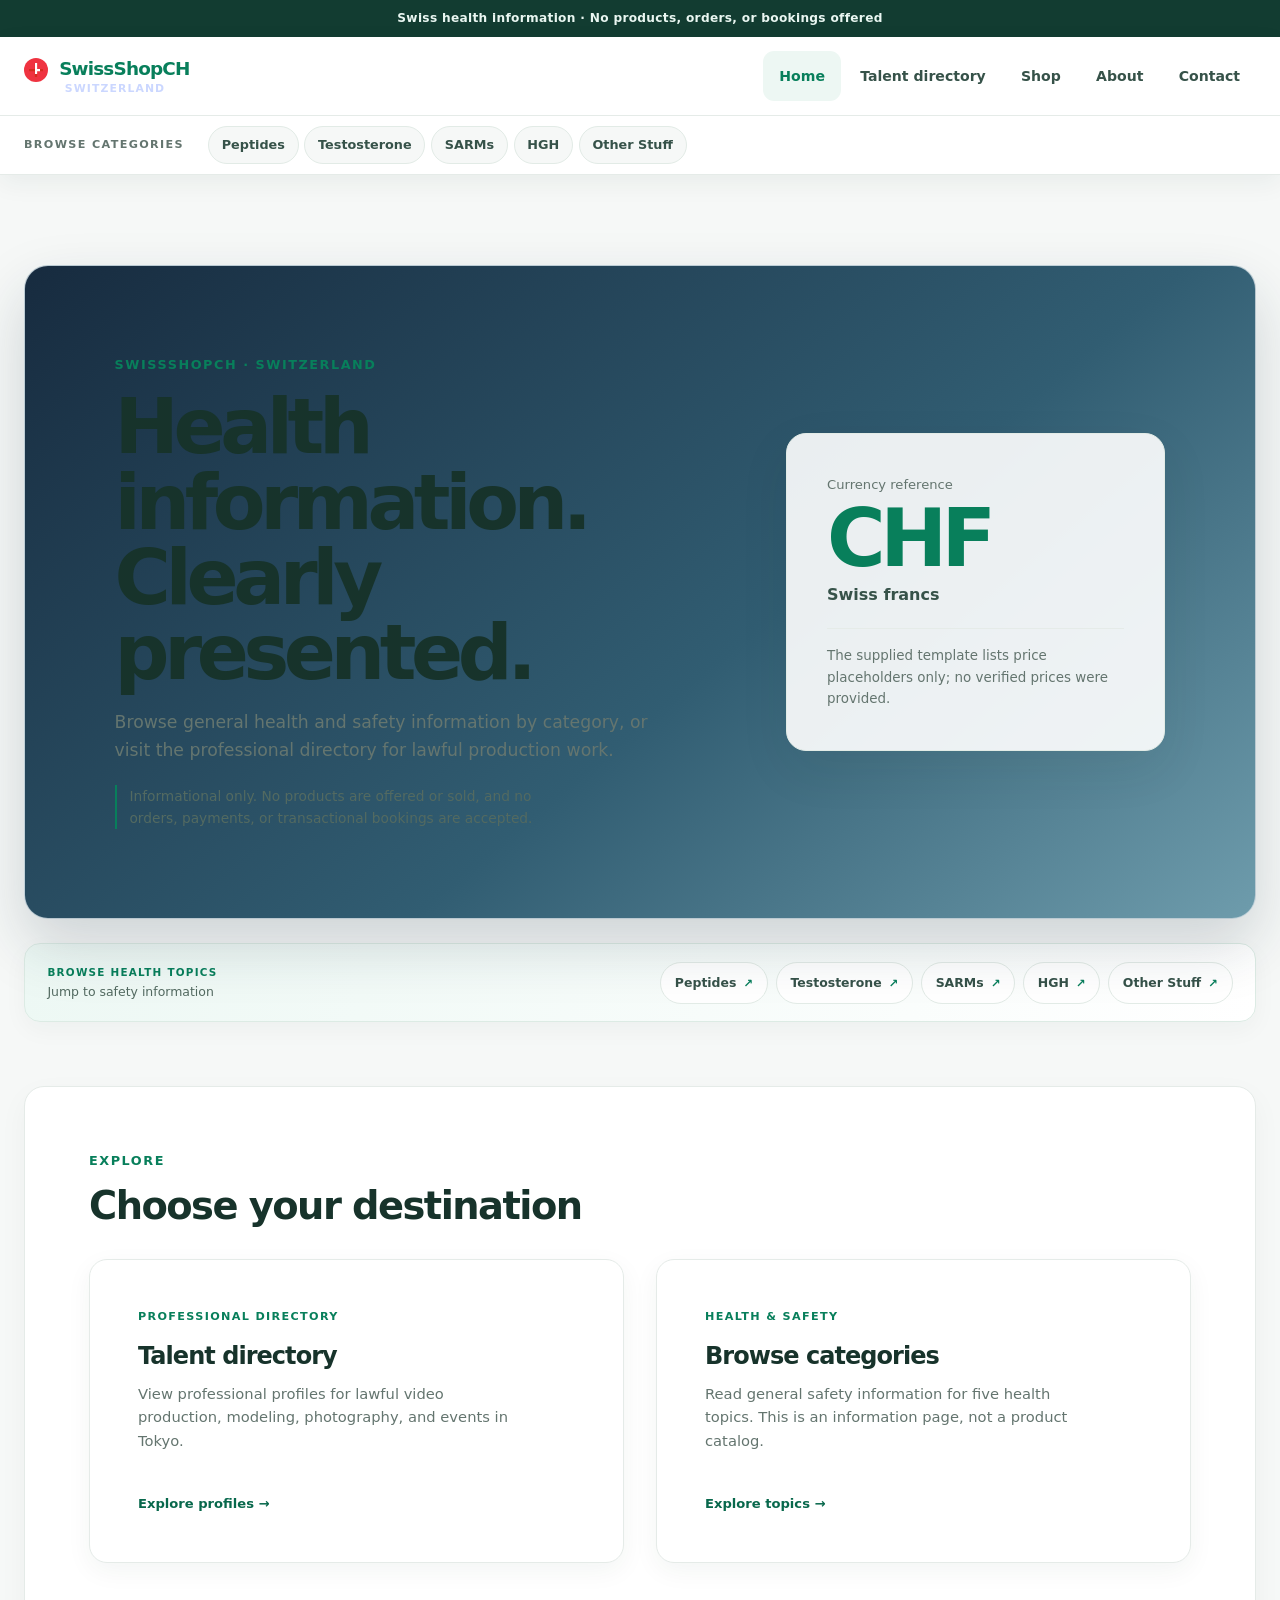
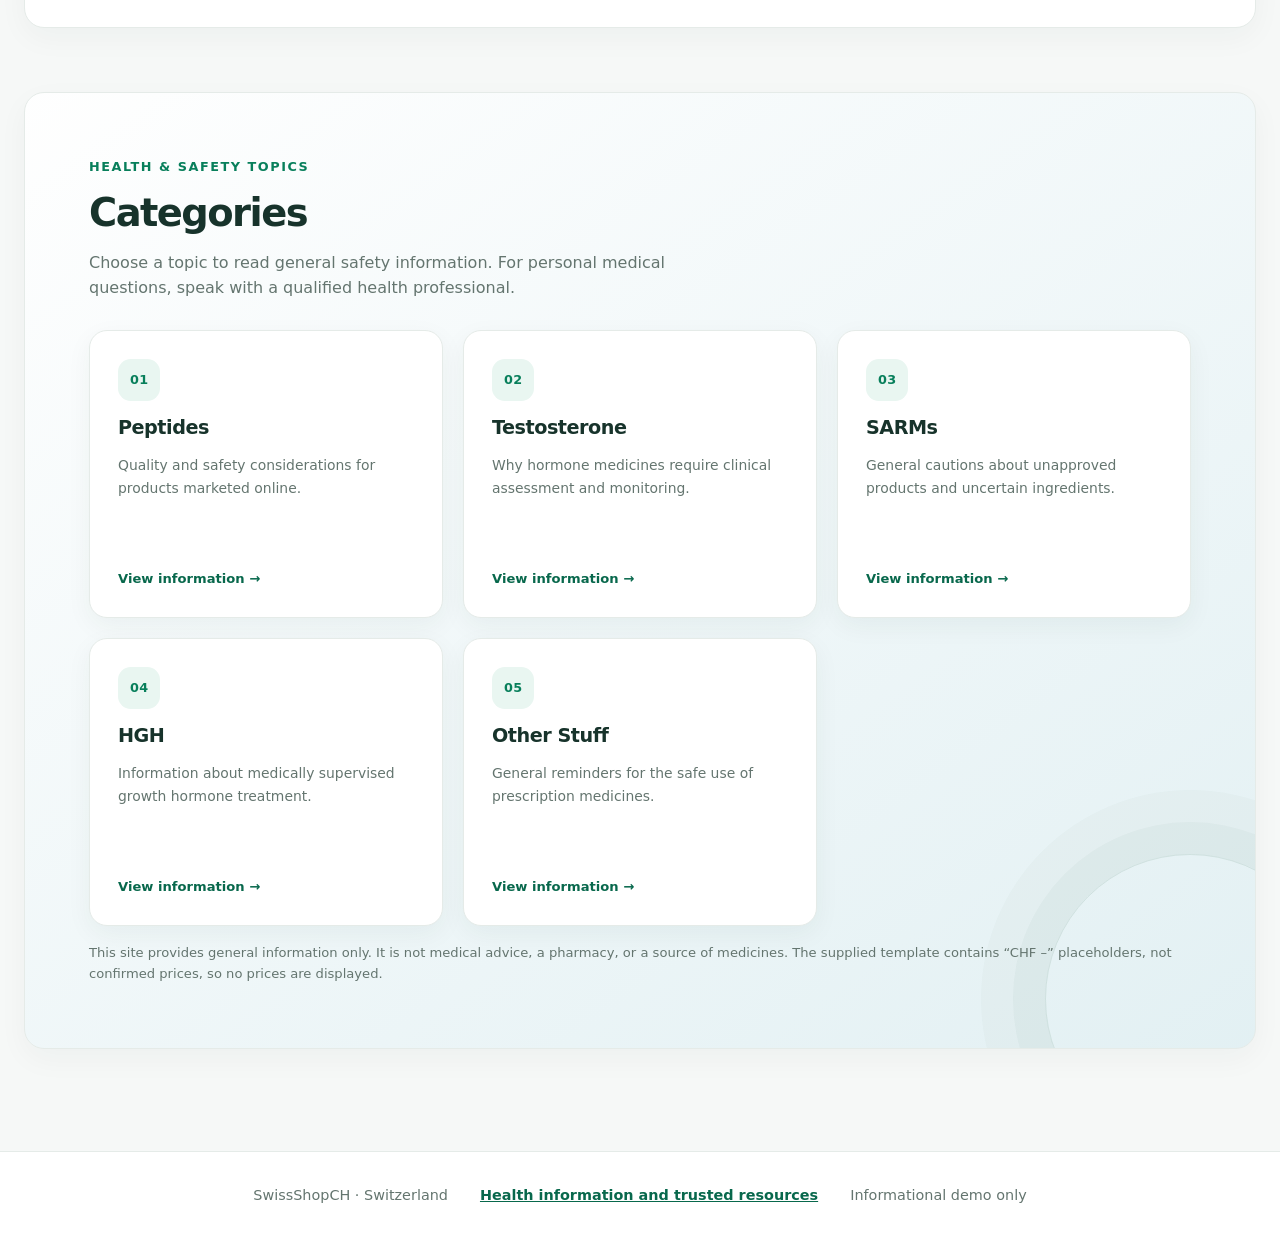
==== commit ec7d8dda: "Add secondary health topic quick links Co-authored-by: Copilot App <223556219+Copilot@users.noreply." ====
--- a/index.html
+++ b/index.html
@@ -55,6 +55,20 @@
         <p>The supplied template lists price placeholders only; no verified prices were provided.</p>
       </aside>
     </section>
+
+    <nav class="topic-quickbar" aria-label="Quick links to health information">
+      <div class="topic-quickbar-copy">
+        <span class="eyebrow">Browse health topics</span>
+        <span>Jump to safety information</span>
+      </div>
+      <ul>
+        <li><a href="3.html#peptides">Peptides <span aria-hidden="true">↗</span></a></li>
+        <li><a href="3.html#testosterone">Testosterone <span aria-hidden="true">↗</span></a></li>
+        <li><a href="3.html#sarms">SARMs <span aria-hidden="true">↗</span></a></li>
+        <li><a href="3.html#hgh">HGH <span aria-hidden="true">↗</span></a></li>
+        <li><a href="3.html#other-stuff">Other Stuff <span aria-hidden="true">↗</span></a></li>
+      </ul>
+    </nav>
 
     <section class="content-card landing-paths" aria-labelledby="paths-title">
       <p class="eyebrow">Explore</p>
--- a/styles.css
+++ b/styles.css
@@ -827,6 +827,56 @@
 .landing-currency-card strong { margin: .2rem 0; color: #087f5b; font-size: clamp(3.5rem, 7vw, 5rem); line-height: 1; letter-spacing: -.07em; }
 .landing-currency-card > span:nth-of-type(2) { color: #365249; font-size: 1rem; font-weight: 700; }
 .landing-currency-card p { margin: 1.3rem 0 0; padding-top: 1rem; color: #64756f; border-top: 1px solid #e5ebe8; font-size: .84rem; }
+.topic-quickbar {
+  display: grid;
+  grid-template-columns: auto minmax(0, 1fr);
+  gap: 1rem 2rem;
+  align-items: center;
+  margin-top: 1.5rem;
+  padding: 1.1rem 1.4rem;
+  border: 1px solid #dcebe4;
+  border-radius: 1rem;
+  background: linear-gradient(100deg, #edf8f4, #fff);
+  box-shadow: 0 8px 24px rgba(23, 51, 43, .04);
+}
+.topic-quickbar-copy { display: grid; gap: .1rem; white-space: nowrap; }
+.topic-quickbar-copy .eyebrow { margin: 0; font-size: .65rem; }
+.topic-quickbar-copy > span:last-child { color: #536a61; font-size: .78rem; }
+.topic-quickbar ul {
+  display: flex;
+  min-width: 0;
+  margin: 0;
+  padding: 0;
+  align-items: center;
+  justify-content: flex-end;
+  gap: .5rem;
+  list-style: none;
+}
+.topic-quickbar a {
+  display: inline-flex;
+  min-height: 2.6rem;
+  padding: .55rem .85rem;
+  align-items: center;
+  gap: .45rem;
+  color: #365249;
+  border: 1px solid #e2ebe6;
+  border-radius: 999px;
+  background: #fff;
+  font-size: .78rem;
+  font-weight: 750;
+  text-decoration: none;
+  white-space: nowrap;
+  transition: color .2s ease, border-color .2s ease, background .2s ease, transform .2s ease;
+}
+.topic-quickbar a span { color: #087f5b; font-size: .72rem; }
+.topic-quickbar a:hover,
+.topic-quickbar a:focus-visible {
+  color: #08684c;
+  border-color: #9bcdb9;
+  background: #f8fcfa;
+  transform: translateY(-1px);
+}
+.topic-quickbar a:focus-visible { outline: 3px solid rgba(8, 127, 91, .3); outline-offset: 2px; }
 .landing-paths,
 .landing-categories { margin-top: clamp(2.5rem, 5vw, 4rem); }
 .landing-page .content-card { padding: clamp(2rem, 5vw, 4rem); }
@@ -902,6 +952,8 @@
 @media (max-width: 1000px) {
   .landing-page .page { width: min(900px, calc(100% - 2.5rem)); }
   .landing-hero { gap: 2.5rem; }
+  .topic-quickbar { grid-template-columns: 1fr; gap: .75rem; }
+  .topic-quickbar ul { justify-content: flex-start; }
   .landing-page .shop-categories .feature-grid { grid-template-columns: repeat(2, minmax(0, 1fr)); }
   .landing-page .shop-categories .feature { min-height: 16rem; }
 }
@@ -912,6 +964,8 @@
   .landing-page .page { width: calc(100% - 2rem); padding-top: 2rem; }
   .landing-hero { min-height: 0; padding: 2rem 1.5rem; grid-template-columns: 1fr; gap: 1.5rem; }
   .landing-currency-card { min-height: 13rem; }
+  .topic-quickbar { padding: 1rem; }
+  .topic-quickbar ul { padding-bottom: .35rem; overflow-x: auto; scrollbar-width: thin; }
   .landing-page .content-card { padding: 1.5rem; }
   .path-card { min-height: 16rem; padding: 1.5rem; }
   .category-bar-inner {
@@ -935,5 +989,6 @@
 
 @media (prefers-reduced-motion: reduce) {
   .category-bar a,
+  .topic-quickbar a,
   .path-card { transition: none; }
 }
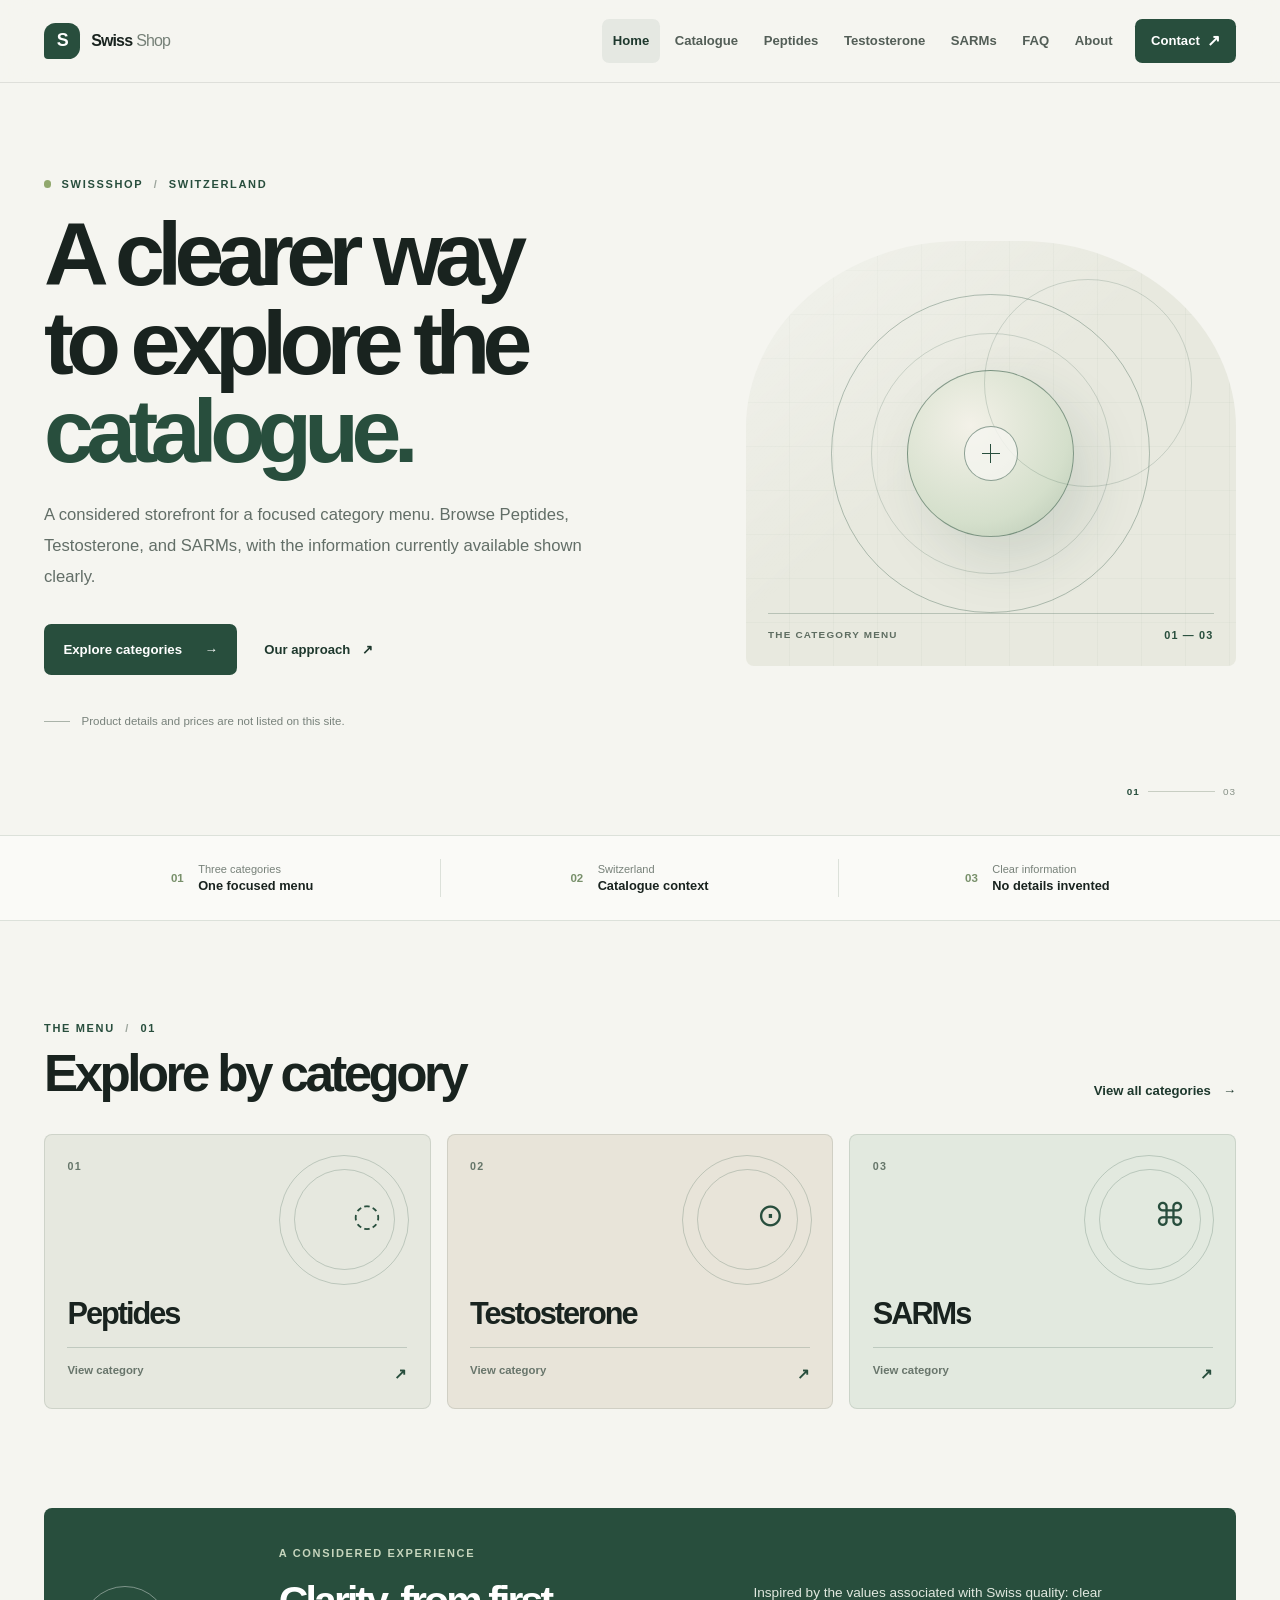
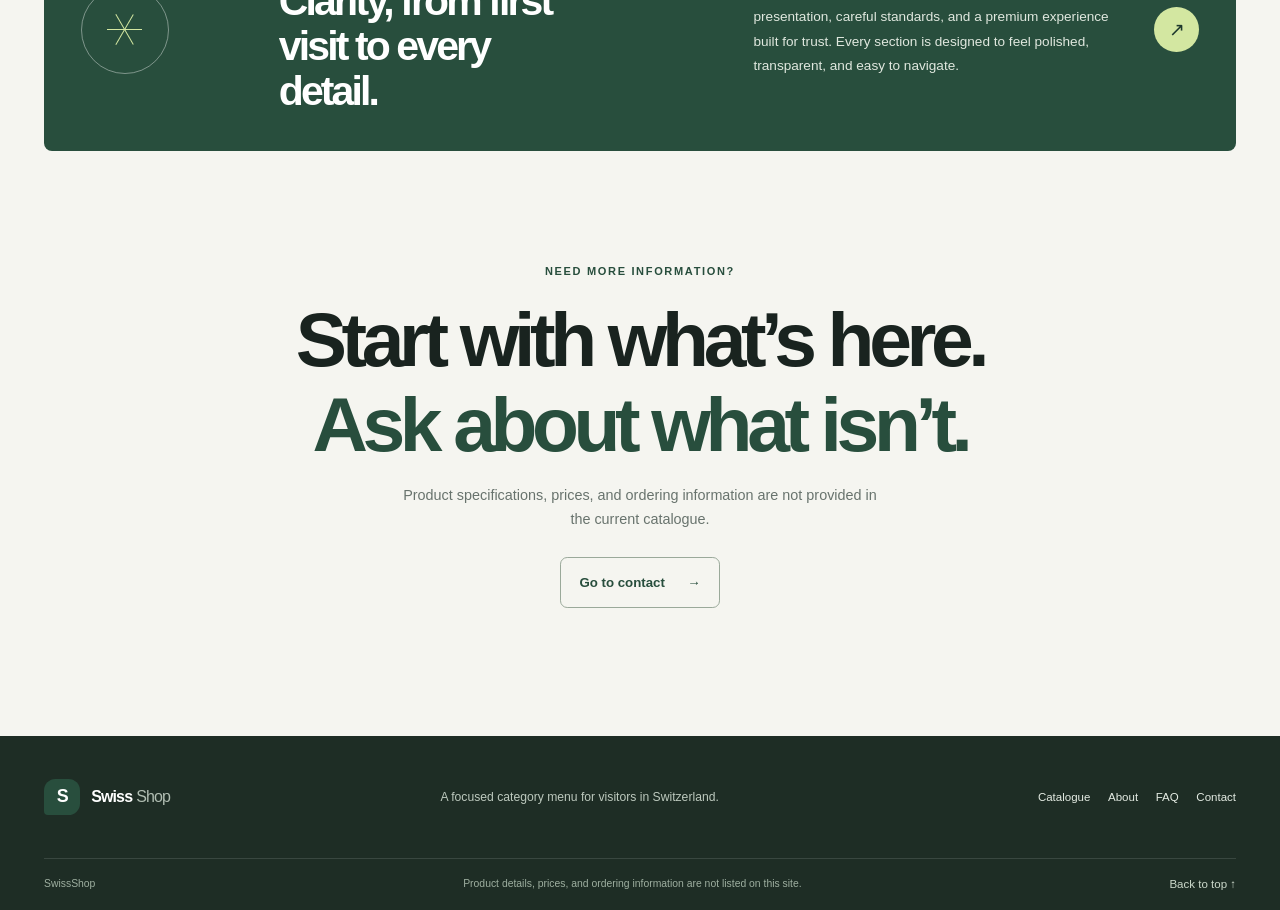
==== commit 27bfe3d9: "Redesign static storefront as SwissShop Replace navigation demos with a responsive SwissShop storefr" ====
--- a/index.html
+++ b/index.html
@@ -3,137 +3,104 @@
 <head>
   <meta charset="utf-8">
   <meta name="viewport" content="width=device-width, initial-scale=1">
-  <meta name="description" content="Explore health and safety information by category, plus a professional casting directory.">
-  <title>SwissShopCH | Explore</title>
-  <link rel="stylesheet" href="styles.css">
+  <meta name="description" content="Explore the SwissShop category menu for visitors in Switzerland.">
+  <title>SwissShop — Clear catalogue, considered design</title>
+  <link rel="stylesheet" href="storefront.css">
 </head>
-<body class="sidebar-page alpine-page landing-page">
-  <div class="landing-topline">Swiss health information · No products, orders, or bookings offered</div>
+<body>
+  <a class="skip-link" href="#main">Skip to content</a>
   <header class="site-header">
     <nav class="nav-shell" aria-label="Primary navigation">
-      <a class="brand" href="index.html"><span class="swiss-flag" role="img" aria-label="Swiss flag"><span></span></span>SwissShopCH</a>
-      <button class="menu-toggle" type="button" aria-controls="primary-menu" aria-expanded="false" aria-label="Open navigation" data-menu-toggle>
-        <span></span><span class="sr-only">Open navigation</span>
+      <a class="brand" href="index.html" aria-label="SwissShop home"><span class="brand-symbol" aria-hidden="true">S</span><span>Swiss<span class="brand-light">Shop</span></span></a>
+      <button class="menu-toggle" type="button" aria-controls="primary-menu" aria-expanded="false" data-menu-toggle>
+        <span class="menu-lines" aria-hidden="true"></span><span class="sr-only">Open navigation</span>
       </button>
-      <div class="sidebar-overlay" data-menu-overlay hidden></div>
-      <ul class="nav-menu" id="primary-menu" aria-label="SwissShopCH menu">
-        <li class="sidebar-close-item"><button class="sidebar-close" type="button" aria-label="Close navigation" data-menu-close>&times;</button></li>
+      <ul class="nav-menu" id="primary-menu">
         <li><a href="index.html" aria-current="page">Home</a></li>
-        <li><a href="7.html#directory">Talent directory</a></li>
-        <li><a href="3.html#categories">Shop</a></li>
-        <li><a href="3.html#about">About</a></li>
-        <li><a href="3.html#contact">Contact</a></li>
+        <li><a href="2.html">Catalogue</a></li>
+        <li><a href="4.html">Peptides</a></li>
+        <li><a href="5.html">Testosterone</a></li>
+        <li><a href="6.html">SARMs</a></li>
+        <li><a href="7.html">FAQ</a></li>
+        <li><a href="1.html">About</a></li>
+        <li><a class="nav-contact" href="8.html">Contact <span aria-hidden="true">↗</span></a></li>
       </ul>
-    </nav>
-    <nav class="category-bar" aria-label="Shop categories">
-      <div class="category-bar-inner">
-        <span class="category-bar-label">Browse categories</span>
-        <ul>
-          <li><a href="3.html#peptides">Peptides</a></li>
-          <li><a href="3.html#testosterone">Testosterone</a></li>
-          <li><a href="3.html#sarms">SARMs</a></li>
-          <li><a href="3.html#hgh">HGH</a></li>
-          <li><a href="3.html#other-stuff">Other Stuff</a></li>
-        </ul>
-      </div>
     </nav>
   </header>
 
-  <main class="page">
-    <section class="hero alpine-hero landing-hero" aria-labelledby="welcome-title">
-      <div class="alpine-ridge" aria-hidden="true"></div>
-      <div>
-        <p class="eyebrow">SwissShopCH · Switzerland</p>
-        <h1 id="welcome-title">Health information.<br>Clearly presented.</h1>
-        <p class="lede">Browse general health and safety information by category, or visit the professional directory for lawful production work.</p>
-        <p class="landing-disclaimer">Informational only. No products are offered or sold, and no orders, payments, or transactional bookings are accepted.</p>
+  <main id="main">
+    <section class="hero home-hero">
+      <div class="hero-copy">
+        <p class="eyebrow"><span class="eyebrow-dot"></span> SwissShop <span class="eyebrow-divider">/</span> Switzerland</p>
+        <h1>A clearer way to explore the <em>catalogue.</em></h1>
+        <p class="hero-lede">A considered storefront for a focused category menu. Browse Peptides, Testosterone, and SARMs, with the information currently available shown clearly.</p>
+        <div class="hero-actions">
+          <a class="button button-dark" href="2.html">Explore categories <span aria-hidden="true">→</span></a>
+          <a class="text-link" href="1.html">Our approach <span aria-hidden="true">↗</span></a>
+        </div>
+        <p class="hero-note"><span class="note-rule"></span> Product details and prices are not listed on this site.</p>
       </div>
-      <aside class="landing-currency-card" aria-label="Currency and price information">
-        <span class="currency-label">Currency reference</span>
-        <strong>CHF</strong>
-        <span>Swiss francs</span>
-        <p>The supplied template lists price placeholders only; no verified prices were provided.</p>
-      </aside>
+      <div class="hero-art" aria-label="Abstract geometric SwissShop brand illustration" role="img">
+        <div class="art-label art-label-top">SW / CH</div>
+        <div class="art-ring art-ring-outer"></div>
+        <div class="art-ring art-ring-inner"></div>
+        <div class="art-disc"></div>
+        <div class="art-cross" aria-hidden="true"><span></span><span></span></div>
+        <div class="art-caption"><span>THE CATEGORY MENU</span><strong>01 — 03</strong></div>
+      </div>
+      <div class="hero-index" aria-hidden="true"><span>01</span><i></i><span>03</span></div>
     </section>
 
-    <nav class="topic-quickbar" aria-label="Quick links to health information">
-      <div class="topic-quickbar-copy">
-        <span class="eyebrow">Browse health topics</span>
-        <span>Jump to safety information</span>
+    <section class="trust-strip" aria-label="Catalogue notes">
+      <div><span class="strip-icon">01</span><p>Three categories<br><strong>One focused menu</strong></p></div>
+      <div><span class="strip-icon">02</span><p>Switzerland<br><strong>Catalogue context</strong></p></div>
+      <div><span class="strip-icon">03</span><p>Clear information<br><strong>No details invented</strong></p></div>
+    </section>
+
+    <section class="section-block category-section" id="categories">
+      <div class="section-heading">
+        <div><p class="eyebrow">The menu <span class="eyebrow-divider">/</span> 01</p><h2>Explore by category</h2></div>
+        <a class="text-link" href="2.html">View all categories <span aria-hidden="true">→</span></a>
       </div>
-      <ul>
-        <li><a href="3.html#peptides">Peptides <span aria-hidden="true">↗</span></a></li>
-        <li><a href="3.html#testosterone">Testosterone <span aria-hidden="true">↗</span></a></li>
-        <li><a href="3.html#sarms">SARMs <span aria-hidden="true">↗</span></a></li>
-        <li><a href="3.html#hgh">HGH <span aria-hidden="true">↗</span></a></li>
-        <li><a href="3.html#other-stuff">Other Stuff <span aria-hidden="true">↗</span></a></li>
-      </ul>
-    </nav>
-
-    <section class="content-card landing-paths" aria-labelledby="paths-title">
-      <p class="eyebrow">Explore</p>
-      <h2 id="paths-title">Choose your destination</h2>
-      <div class="path-grid">
-        <a class="path-card" href="7.html#directory">
-          <span class="path-label">Professional directory</span>
-          <h3>Talent directory</h3>
-          <p>View professional profiles for lawful video production, modeling, photography, and events in Tokyo.</p>
-          <span class="path-link">Explore profiles <span aria-hidden="true">→</span></span>
+      <div class="category-grid">
+        <a class="category-card category-peptides" href="4.html">
+          <span class="category-number">01</span><span class="category-symbol" aria-hidden="true">◌</span>
+          <span class="category-name">Peptides</span><span class="category-detail">View category <b aria-hidden="true">↗</b></span>
         </a>
-        <a class="path-card" href="3.html#categories">
-          <span class="path-label">Health &amp; safety</span>
-          <h3>Browse categories</h3>
-          <p>Read general safety information for five health topics. This is an information page, not a product catalog.</p>
-          <span class="path-link">Explore topics <span aria-hidden="true">→</span></span>
+        <a class="category-card category-testosterone" href="5.html">
+          <span class="category-number">02</span><span class="category-symbol" aria-hidden="true">⊙</span>
+          <span class="category-name">Testosterone</span><span class="category-detail">View category <b aria-hidden="true">↗</b></span>
+        </a>
+        <a class="category-card category-sarms" href="6.html">
+          <span class="category-number">03</span><span class="category-symbol" aria-hidden="true">⌘</span>
+          <span class="category-name">SARMs</span><span class="category-detail">View category <b aria-hidden="true">↗</b></span>
         </a>
       </div>
     </section>
 
-    <section class="content-card shop-categories landing-categories" aria-labelledby="categories-title">
-      <p class="eyebrow">Health &amp; safety topics</p>
-      <h2 id="categories-title">Categories</h2>
-      <p class="landing-intro">Choose a topic to read general safety information. For personal medical questions, speak with a qualified health professional.</p>
-      <div class="feature-grid">
-        <a class="feature landing-category" href="3.html#peptides">
-          <span class="category-number">01</span>
-          <h3>Peptides</h3>
-          <p>Quality and safety considerations for products marketed online.</p>
-          <span class="category-link">View information <span aria-hidden="true">→</span></span>
-        </a>
-        <a class="feature landing-category" href="3.html#testosterone">
-          <span class="category-number">02</span>
-          <h3>Testosterone</h3>
-          <p>Why hormone medicines require clinical assessment and monitoring.</p>
-          <span class="category-link">View information <span aria-hidden="true">→</span></span>
-        </a>
-        <a class="feature landing-category" href="3.html#sarms">
-          <span class="category-number">03</span>
-          <h3>SARMs</h3>
-          <p>General cautions about unapproved products and uncertain ingredients.</p>
-          <span class="category-link">View information <span aria-hidden="true">→</span></span>
-        </a>
-        <a class="feature landing-category" href="3.html#hgh">
-          <span class="category-number">04</span>
-          <h3>HGH</h3>
-          <p>Information about medically supervised growth hormone treatment.</p>
-          <span class="category-link">View information <span aria-hidden="true">→</span></span>
-        </a>
-        <a class="feature landing-category" href="3.html#other-stuff">
-          <span class="category-number">05</span>
-          <h3>Other Stuff</h3>
-          <p>General reminders for the safe use of prescription medicines.</p>
-          <span class="category-link">View information <span aria-hidden="true">→</span></span>
-        </a>
-      </div>
-      <p class="landing-note">This site provides general information only. It is not medical advice, a pharmacy, or a source of medicines. The supplied template contains “CHF –” placeholders, not confirmed prices, so no prices are displayed.</p>
+    <section class="feature-panel">
+      <div class="feature-mark" aria-hidden="true"><span></span><span></span><span></span></div>
+      <div><p class="eyebrow">A considered experience</p><h2>Clarity, from first visit to every detail.</h2></div>
+      <p>Inspired by the values associated with Swiss quality: clear presentation, careful standards, and a premium experience built for trust. Every section is designed to feel polished, transparent, and easy to navigate.</p>
+      <a class="round-link" href="1.html" aria-label="Read about our approach">↗</a>
+    </section>
+
+    <section class="closing-note">
+      <p class="eyebrow">Need more information?</p>
+      <h2>Start with what’s here.<br><em>Ask about what isn’t.</em></h2>
+      <p>Product specifications, prices, and ordering information are not provided in the current catalogue.</p>
+      <a class="button button-outline" href="8.html">Go to contact <span aria-hidden="true">→</span></a>
     </section>
   </main>
 
-  <footer class="site-footer landing-footer">
-    <span>SwissShopCH · Switzerland</span>
-    <a href="3.html#contact">Health information and trusted resources</a>
-    <span>Informational demo only</span>
+  <footer class="site-footer">
+    <div class="footer-main">
+      <a class="brand footer-brand" href="index.html"><span class="brand-symbol" aria-hidden="true">S</span><span>Swiss<span class="brand-light">Shop</span></span></a>
+      <p>A focused category menu for visitors in Switzerland.</p>
+      <div class="footer-links"><a href="2.html">Catalogue</a><a href="1.html">About</a><a href="7.html">FAQ</a><a href="8.html">Contact</a></div>
+    </div>
+    <div class="footer-bottom"><span>SwissShop</span><span>Product details, prices, and ordering information are not listed on this site.</span><a href="#main">Back to top ↑</a></div>
   </footer>
-  <script src="navigation.js"></script>
+  <script src="storefront.js"></script>
 </body>
 </html>
--- a/storefront.css
+++ b/storefront.css
@@ -0,0 +1,573 @@
+:root {
+  color-scheme: light;
+  --ink: #19231f;
+  --muted: #68736d;
+  --paper: #f5f5f0;
+  --white: #fff;
+  --line: #dce1da;
+  --green: #284e3d;
+  --green-dark: #1e382d;
+  --green-light: #dce9df;
+  --lime: #d3e7a1;
+  --sand: #eae5d9;
+  --display: "Manrope", "Segoe UI", sans-serif;
+  --body: "DM Sans", "Segoe UI", sans-serif;
+  --content: 1192px;
+}
+
+* { box-sizing: border-box; }
+html { scroll-behavior: smooth; }
+body {
+  margin: 0;
+  color: var(--ink);
+  background: var(--paper);
+  font-family: var(--body);
+  font-size: 15px;
+  line-height: 1.65;
+  -webkit-font-smoothing: antialiased;
+}
+body.menu-is-open { overflow: hidden; }
+a { color: inherit; }
+button, input, textarea { font: inherit; }
+button, a { -webkit-tap-highlight-color: transparent; }
+img, svg { max-width: 100%; }
+::selection { color: var(--white); background: var(--green); }
+.sr-only {
+  position: absolute;
+  width: 1px;
+  height: 1px;
+  padding: 0;
+  margin: -1px;
+  overflow: hidden;
+  clip: rect(0, 0, 0, 0);
+  white-space: nowrap;
+  border: 0;
+}
+.skip-link {
+  position: fixed;
+  top: .75rem;
+  left: .75rem;
+  z-index: 100;
+  padding: .7rem 1rem;
+  color: var(--white);
+  background: var(--green-dark);
+  border-radius: .4rem;
+  transform: translateY(-150%);
+}
+.skip-link:focus { transform: translateY(0); }
+a:focus-visible, button:focus-visible, summary:focus-visible, input:focus-visible, textarea:focus-visible {
+  outline: 3px solid #738b55;
+  outline-offset: 4px;
+}
+
+.site-header {
+  position: sticky;
+  top: 0;
+  z-index: 20;
+  background: rgba(245, 245, 240, .94);
+  border-bottom: 1px solid rgba(25, 35, 31, .1);
+  backdrop-filter: blur(18px);
+}
+.nav-shell {
+  width: min(var(--content), calc(100% - 3.5rem));
+  min-height: 82px;
+  margin: auto;
+  display: flex;
+  align-items: center;
+  justify-content: space-between;
+  gap: 2rem;
+}
+.brand {
+  display: inline-flex;
+  align-items: center;
+  gap: .7rem;
+  color: var(--ink);
+  font-family: var(--display);
+  font-size: 1rem;
+  font-weight: 800;
+  letter-spacing: -.055em;
+  line-height: 1;
+  text-decoration: none;
+  white-space: nowrap;
+}
+.brand-symbol {
+  display: grid;
+  width: 2.25rem;
+  height: 2.25rem;
+  place-items: center;
+  color: var(--white);
+  background: var(--green);
+  border-radius: .72rem .72rem .72rem .25rem;
+  font-size: 1.12rem;
+  font-weight: 800;
+  letter-spacing: -.08em;
+}
+.brand-light { margin-left: .25rem; color: #768178; font-weight: 500; }
+.nav-menu {
+  display: flex;
+  align-items: center;
+  gap: .2rem;
+  margin: 0;
+  padding: 0;
+  list-style: none;
+}
+.nav-menu a {
+  display: inline-flex;
+  min-height: 44px;
+  align-items: center;
+  padding: .55rem .7rem;
+  color: #535e57;
+  border-radius: .45rem;
+  font-size: .82rem;
+  font-weight: 600;
+  text-decoration: none;
+  transition: color .18s ease, background .18s ease;
+}
+.nav-menu a:hover, .nav-menu a[aria-current="page"] { color: var(--green-dark); background: rgba(40, 78, 61, .08); }
+.nav-menu a.nav-contact {
+  margin-left: .5rem;
+  padding-inline: 1rem;
+  color: var(--white);
+  background: var(--green);
+}
+.nav-menu a.nav-contact:hover { background: var(--green-dark); }
+.nav-contact span { margin-left: .45rem; font-size: 1rem; }
+.menu-toggle { display: none; }
+
+.hero, .section-block, .feature-panel, .closing-note, .inner-page {
+  width: min(var(--content), calc(100% - 3.5rem));
+  margin-inline: auto;
+}
+.home-hero {
+  position: relative;
+  display: grid;
+  grid-template-columns: 1.1fr .9fr;
+  align-items: center;
+  gap: clamp(3rem, 8vw, 7rem);
+  min-height: min(695px, calc(100svh - 82px));
+  padding-block: 5.8rem 6.5rem;
+}
+.hero-copy { position: relative; z-index: 1; }
+.eyebrow {
+  display: flex;
+  align-items: center;
+  gap: .65rem;
+  margin: 0 0 1.1rem;
+  color: var(--green);
+  font-size: .69rem;
+  font-weight: 700;
+  letter-spacing: .15em;
+  line-height: 1.5;
+  text-transform: uppercase;
+}
+.eyebrow a { text-decoration: none; }
+.eyebrow a:hover { text-decoration: underline; text-underline-offset: 3px; }
+.eyebrow-dot { width: .45rem; height: .45rem; background: #91a86d; border-radius: 50%; }
+.eyebrow-divider { color: #9ca59c; }
+h1, h2, h3, p { margin-top: 0; }
+h1, h2, h3 { font-family: var(--display); }
+h1 {
+  max-width: 11ch;
+  margin-bottom: 1.5rem;
+  font-size: clamp(3.5rem, 7vw, 6.6rem);
+  font-weight: 600;
+  letter-spacing: -.085em;
+  line-height: .99;
+}
+h1 em, h2 em { color: var(--green); font-style: normal; }
+.hero-lede { max-width: 37rem; margin-bottom: 0; color: #626e67; font-size: 1.04rem; line-height: 1.85; }
+.hero-actions { display: flex; align-items: center; flex-wrap: wrap; gap: 1.7rem; margin-top: 2rem; }
+.button {
+  display: inline-flex;
+  min-height: 51px;
+  align-items: center;
+  justify-content: center;
+  gap: 1.4rem;
+  padding: .8rem 1.15rem;
+  border: 1px solid transparent;
+  border-radius: .45rem;
+  font-size: .83rem;
+  font-weight: 700;
+  text-decoration: none;
+  transition: color .2s ease, background .2s ease, border-color .2s ease, transform .2s ease;
+  cursor: pointer;
+}
+.button:hover { transform: translateY(-2px); }
+.button-dark { color: var(--white); background: var(--green); }
+.button-dark:hover { background: var(--green-dark); }
+.button-outline { color: var(--green); border-color: #9aa99a; background: transparent; }
+.button-outline:hover { color: var(--white); border-color: var(--green); background: var(--green); }
+.text-link {
+  display: inline-flex;
+  align-items: center;
+  gap: .75rem;
+  color: var(--green-dark);
+  font-size: .82rem;
+  font-weight: 700;
+  text-decoration: none;
+}
+.text-link span { transition: transform .2s ease; }
+.text-link:hover span { transform: translateX(4px); }
+.hero-note { display: flex; align-items: center; gap: .75rem; margin: 2.3rem 0 0; color: #78827b; font-size: .72rem; }
+.note-rule { width: 1.6rem; height: 1px; background: #aab3a9; }
+.hero-art {
+  position: relative;
+  display: grid;
+  min-height: 425px;
+  overflow: hidden;
+  place-items: center;
+  color: var(--green);
+  background:
+    linear-gradient(140deg, rgba(255,255,255,.45), transparent 45%),
+    repeating-linear-gradient(0deg, transparent 0 43px, rgba(40,78,61,.065) 44px),
+    repeating-linear-gradient(90deg, transparent 0 43px, rgba(40,78,61,.065) 44px),
+    #e8e9df;
+  border-radius: 44% 44% .5rem .5rem;
+}
+.hero-art::before {
+  position: absolute;
+  inset: 9% 9% auto auto;
+  width: 42%;
+  aspect-ratio: 1;
+  border: 1px solid rgba(40, 78, 61, .18);
+  border-radius: 50%;
+  content: "";
+}
+.art-label { position: absolute; top: 1.3rem; left: 1.35rem; font-family: var(--display); font-size: .75rem; font-weight: 800; letter-spacing: .1em; }
+.art-ring { position: absolute; border: 1px solid rgba(40, 78, 61, .32); border-radius: 50%; }
+.art-ring-outer { width: 65%; aspect-ratio: 1; }
+.art-ring-inner { width: 49%; aspect-ratio: 1; border-color: rgba(40, 78, 61, .18); }
+.art-disc {
+  width: 34%;
+  aspect-ratio: 1;
+  border: 1px solid rgba(40, 78, 61, .5);
+  border-radius: 50%;
+  background: radial-gradient(circle at 38% 33%, #f3f1e8, #d4dfcb 65%, #b5c5b1);
+  box-shadow: 18px 24px 55px rgba(40, 78, 61, .13);
+}
+.art-cross { position: absolute; display: grid; width: 3.4rem; height: 3.4rem; place-items: center; border: 1px solid rgba(40, 78, 61, .5); border-radius: 50%; background: rgba(245,245,240,.8); }
+.art-cross span:first-child { width: 1.15rem; height: 1px; background: var(--green); }
+.art-cross span:last-child { position: absolute; width: 1px; height: 1.15rem; background: var(--green); }
+.art-caption { position: absolute; right: 1.4rem; bottom: 1.3rem; left: 1.4rem; display: flex; justify-content: space-between; padding-top: .8rem; border-top: 1px solid rgba(40,78,61,.25); color: #5e6d61; font-size: .62rem; font-weight: 700; letter-spacing: .12em; }
+.art-caption strong { color: var(--green); font-size: .68rem; }
+.hero-index { position: absolute; right: 0; bottom: 2.2rem; display: flex; align-items: center; gap: .5rem; color: #879187; font-size: .62rem; letter-spacing: .1em; }
+.hero-index span:first-child { color: var(--green); font-weight: 800; }
+.hero-index i { width: 4.2rem; height: 1px; background: #c8cec3; }
+
+.trust-strip {
+  display: grid;
+  grid-template-columns: repeat(3, 1fr);
+  width: 100%;
+  padding: 1.45rem max(calc((100% - var(--content)) / 2), 1.75rem);
+  border-top: 1px solid var(--line);
+  border-bottom: 1px solid var(--line);
+  background: rgba(255,255,255,.42);
+}
+.trust-strip > div { display: flex; align-items: center; justify-content: center; gap: .9rem; padding: .1rem 1rem; border-right: 1px solid var(--line); }
+.trust-strip > div:last-child { border: 0; }
+.strip-icon { color: #78906b; font-family: var(--display); font-size: .72rem; font-weight: 800; }
+.trust-strip p { margin: 0; color: #778179; font-size: .69rem; line-height: 1.45; }
+.trust-strip strong { color: var(--ink); font-size: .8rem; font-weight: 650; }
+.section-block { padding-block: 6.2rem; }
+.section-heading { display: flex; align-items: end; justify-content: space-between; gap: 1.5rem; margin-bottom: 2rem; }
+.section-heading .eyebrow { margin-bottom: .55rem; }
+.section-heading h2, .feature-panel h2, .closing-note h2, .about-copy h2, .swiss-overview h2, .contact-info h2, .faq-cta h2 {
+  margin: 0;
+  font-size: clamp(2rem, 4vw, 3.3rem);
+  font-weight: 550;
+  letter-spacing: -.07em;
+  line-height: 1.1;
+}
+.category-grid { display: grid; grid-template-columns: repeat(3, 1fr); gap: 1rem; }
+.category-card {
+  position: relative;
+  display: flex;
+  min-height: 275px;
+  flex-direction: column;
+  align-items: flex-start;
+  padding: 1.4rem;
+  overflow: hidden;
+  color: var(--ink);
+  border: 1px solid rgba(35, 61, 47, .12);
+  border-radius: .5rem;
+  background: #e6e8df;
+  text-decoration: none;
+  transition: transform .25s ease, box-shadow .25s ease;
+}
+.category-card:hover { transform: translateY(-4px); box-shadow: 0 18px 36px rgba(25,35,31,.11); }
+.category-card::before, .category-card::after { position: absolute; border: 1px solid rgba(40,78,61,.22); border-radius: 50%; content: ""; transition: transform .4s ease; }
+.category-card::before { top: 1.25rem; right: 1.3rem; width: 8rem; height: 8rem; }
+.category-card::after { top: 2.1rem; right: 2.15rem; width: 6.2rem; height: 6.2rem; }
+.category-card:hover::before { transform: scale(1.08); }
+.category-card:nth-child(2) { background: #e8e4d9; }
+.category-card:nth-child(3) { background: #e2e9df; }
+.category-number { position: relative; z-index: 1; color: #66766a; font-size: .67rem; font-weight: 700; letter-spacing: .12em; }
+.category-symbol { position: absolute; top: 3.35rem; right: 3.05rem; z-index: 1; color: var(--green); font-family: var(--display); font-size: 2rem; }
+.category-name { position: relative; z-index: 1; margin-top: auto; font-family: var(--display); font-size: clamp(1.45rem, 2.4vw, 2.05rem); font-weight: 600; letter-spacing: -.065em; }
+.category-detail { display: flex; width: 100%; justify-content: space-between; margin-top: .45rem; padding-top: .8rem; color: #68756b; border-top: 1px solid rgba(40,78,61,.2); font-size: .71rem; font-weight: 600; }
+.category-detail b { color: var(--green); font-size: .95rem; }
+.feature-panel {
+  display: grid;
+  grid-template-columns: .45fr 1.2fr 1fr auto;
+  align-items: center;
+  gap: 2rem;
+  padding: 2.3rem;
+  color: var(--white);
+  background: var(--green);
+  border-radius: .5rem;
+}
+.feature-panel .eyebrow { color: #c6d5bd; }
+.feature-panel h2 { max-width: 13ch; font-size: clamp(1.8rem, 3.2vw, 2.65rem); }
+.feature-panel > p { margin: 0; color: #e0e8df; font-size: .85rem; line-height: 1.8; }
+.feature-mark { position: relative; display: grid; width: 5.5rem; aspect-ratio: 1; place-items: center; border: 1px solid rgba(255,255,255,.4); border-radius: 50%; }
+.feature-mark span { position: absolute; width: 2.2rem; height: 1px; background: #d3e7a1; }
+.feature-mark span:nth-child(2) { transform: rotate(60deg); }
+.feature-mark span:nth-child(3) { transform: rotate(-60deg); }
+.round-link { display: grid; width: 2.8rem; height: 2.8rem; place-items: center; color: var(--green-dark); background: var(--lime); border-radius: 50%; font-size: 1.2rem; text-decoration: none; transition: transform .2s ease; }
+.round-link:hover { transform: rotate(45deg); }
+.closing-note { padding-block: 7rem 8rem; text-align: center; }
+.closing-note .eyebrow { justify-content: center; }
+.closing-note h2 { margin: 0 auto 1.1rem; font-size: clamp(2.6rem, 6vw, 5rem); }
+.closing-note > p:not(.eyebrow) { max-width: 31rem; margin: 0 auto 1.6rem; color: var(--muted); font-size: .9rem; }
+
+.site-footer { color: #e9ede8; background: #1e2d25; }
+.footer-main, .footer-bottom { width: min(var(--content), calc(100% - 3.5rem)); margin: auto; }
+.footer-main { display: grid; grid-template-columns: 1.05fr 1.2fr 1fr; align-items: center; gap: 2rem; padding-block: 2.7rem; }
+.footer-brand { color: var(--white); }
+.footer-brand .brand-light { color: #b0bdb2; }
+.footer-main > p { margin: 0; color: #bdc9be; font-size: .76rem; }
+.footer-links { display: flex; justify-content: flex-end; gap: 1.1rem; }
+.footer-links a, .footer-bottom a { color: #e4ebe3; font-size: .72rem; text-decoration: none; }
+.footer-links a:hover, .footer-bottom a:hover { text-decoration: underline; text-underline-offset: 3px; }
+.footer-bottom { display: flex; justify-content: space-between; gap: 1rem; padding-block: 1rem; color: #9eafa0; border-top: 1px solid rgba(255,255,255,.12); font-size: .65rem; }
+.footer-bottom a { color: #cbd8ca; }
+
+.inner-page { padding-bottom: 6rem; }
+.page-hero {
+  position: relative;
+  min-height: 365px;
+  padding: 5rem 0 3.4rem;
+  border-bottom: 1px solid var(--line);
+}
+.page-hero .eyebrow { margin-bottom: 1.5rem; }
+.page-hero h1 { max-width: 13ch; margin-bottom: 1rem; font-size: clamp(3.1rem, 7vw, 6rem); }
+.page-hero h1 em { color: var(--green); }
+.page-hero .hero-lede { max-width: 40rem; }
+.page-hero-index { display: flex; justify-content: space-between; margin-top: 3.3rem; padding-top: .8rem; color: #78847b; border-top: 1px solid var(--line); font-size: .63rem; font-weight: 700; letter-spacing: .13em; }
+.swiss-hero { min-height: 430px; padding-right: 13rem; }
+.country-stamp { position: absolute; top: 50%; right: 1rem; display: grid; width: 9rem; height: 9rem; place-content: center; text-align: center; background: #e4e8de; border: 1px solid #c9d3c5; border-radius: 50%; transform: translateY(-50%); }
+.country-stamp strong { color: var(--green); font-family: var(--display); font-size: 2.3rem; letter-spacing: -.07em; }
+.country-stamp span { color: #718074; font-size: .5rem; font-weight: 700; letter-spacing: .12em; line-height: 1.5; }
+.swiss-overview { display: grid; grid-template-columns: 1fr 1fr; gap: 5rem; border-bottom: 1px solid var(--line); }
+.swiss-overview h2 { font-size: clamp(2.1rem, 4vw, 3.4rem); }
+.swiss-overview > div:last-child { max-width: 34rem; padding-top: 1.7rem; color: #647067; font-size: .92rem; }
+.swiss-overview > div:last-child .text-link { margin-top: .5rem; }
+.swiss-overview + .section-block { padding-top: 4rem; }
+.section-side-note { max-width: 17rem; color: var(--muted); font-size: .74rem; text-align: right; }
+.catalog-list { padding-bottom: 3rem; }
+.catalog-row { display: grid; grid-template-columns: 4rem 1fr auto; align-items: center; gap: 1.2rem; padding: 1.35rem 0; border-top: 1px solid var(--line); }
+.catalog-number { align-self: start; padding-top: .25rem; color: #799071; font-family: var(--display); font-size: .75rem; font-weight: 700; }
+.catalog-row h3 { margin: 0; font-size: 1.45rem; font-weight: 600; letter-spacing: -.05em; }
+.catalog-row p { margin: .15rem 0 0; color: var(--muted); font-size: .76rem; }
+.catalog-row > a { min-width: 6.4rem; color: var(--green); font-size: .76rem; font-weight: 700; text-align: right; text-decoration: none; }
+.catalog-row > a span { margin-left: .4rem; }
+.catalog-row > a:hover { text-decoration: underline; text-underline-offset: 4px; }
+.notice-box { display: grid; grid-template-columns: 2.5rem 1fr auto; align-items: center; gap: 1rem; padding: 1.2rem 1.4rem; background: #e9ede5; border: 1px solid #d7ded3; border-radius: .35rem; }
+.notice-mark { display: grid; width: 1.8rem; height: 1.8rem; place-items: center; color: var(--green); border: 1px solid #a8b8a4; border-radius: 50%; font-family: var(--display); font-weight: 700; }
+.notice-box p { margin: 0; color: #647067; font-size: .76rem; }
+.notice-box strong { color: var(--ink); }
+.notice-box > a { color: var(--green); font-size: .74rem; font-weight: 700; text-decoration: none; white-space: nowrap; }
+.notice-box > a:hover { text-decoration: underline; text-underline-offset: 3px; }
+
+.about-layout { position: relative; display: grid; grid-template-columns: .55fr 1.4fr .55fr; align-items: start; gap: 3rem; padding: 5rem 0; }
+.about-aside { padding-top: .5rem; }
+.large-index { color: #9cac96; font-family: var(--display); font-size: 3.4rem; font-weight: 500; letter-spacing: -.1em; }
+.about-aside p { margin: .3rem 0; color: #819084; font-size: .61rem; font-weight: 700; letter-spacing: .13em; }
+.about-copy h2 { max-width: 17ch; margin-bottom: 1.3rem; }
+.about-copy > p:not(.eyebrow) { max-width: 42rem; color: #657168; font-size: .9rem; }
+.about-copy .text-link { margin-top: .5rem; }
+.about-stamp { display: grid; width: 8rem; aspect-ratio: 1; align-content: center; justify-items: center; margin: 2.5rem auto 0; color: var(--green); border: 1px solid #b5c5b2; border-radius: 50%; transform: rotate(-12deg); }
+.about-stamp > span { font-family: var(--display); font-size: 3.2rem; font-weight: 700; letter-spacing: -.12em; line-height: 1; }
+.about-stamp small { margin-top: .25rem; font-size: .48rem; font-weight: 700; letter-spacing: .1em; line-height: 1.35; text-align: center; }
+.editorial-callout { display: grid; grid-template-columns: 10rem 1fr; gap: 2rem; padding: 1.4rem 0; border-top: 1px solid var(--line); border-bottom: 1px solid var(--line); }
+.callout-index { color: var(--green); font-size: .66rem; font-weight: 700; letter-spacing: .12em; }
+.editorial-callout p { max-width: 42rem; margin: 0; color: #5f6c63; font-family: var(--display); font-size: 1.1rem; font-weight: 500; }
+
+.category-page .page-hero { min-height: 340px; }
+.category-page .page-hero h1 { font-size: clamp(4rem, 9vw, 8rem); }
+.title-period { color: #97aa87 !important; font-style: normal; }
+.empty-catalog { display: grid; justify-items: center; margin: 4rem 0 2.5rem; padding: 3.7rem 1.5rem; text-align: center; background: #eaede5; border: 1px solid #dce2d7; }
+.empty-symbol { display: grid; width: 3.6rem; height: 3.6rem; place-items: center; margin-bottom: 1.5rem; color: var(--green); border: 1px solid #acbca5; border-radius: 50%; font-family: var(--display); font-size: 1.4rem; }
+.empty-catalog .eyebrow { justify-content: center; margin-bottom: .6rem; }
+.empty-catalog h2 { margin: 0 0 .9rem; font-size: clamp(2.2rem, 4.5vw, 3.7rem); font-weight: 550; letter-spacing: -.07em; line-height: 1.08; }
+.empty-catalog > p:not(.eyebrow) { max-width: 31rem; margin-bottom: 1.35rem; color: #657168; font-size: .85rem; }
+.category-switcher { display: flex; justify-content: space-between; gap: 1rem; border-top: 1px solid var(--line); }
+.category-switcher a { display: flex; flex-direction: column; padding-top: 1rem; color: var(--green); text-decoration: none; }
+.category-switcher a:last-child { text-align: right; }
+.category-switcher span { color: var(--muted); font-size: .64rem; }
+.category-switcher strong { font-family: var(--display); font-size: .88rem; font-weight: 650; }
+.category-switcher a:hover strong { text-decoration: underline; text-underline-offset: 3px; }
+
+.faq-list { padding: 3.2rem 0 2rem; }
+.faq-list details { border-top: 1px solid var(--line); }
+.faq-list details:last-child { border-bottom: 1px solid var(--line); }
+.faq-list summary { display: grid; grid-template-columns: 3rem 1fr 2rem; align-items: center; min-height: 5rem; gap: 1rem; cursor: pointer; font-family: var(--display); font-size: 1.05rem; font-weight: 600; letter-spacing: -.025em; list-style: none; }
+.faq-list summary::-webkit-details-marker { display: none; }
+.faq-list summary > span { color: #81947d; font-family: var(--body); font-size: .68rem; font-weight: 700; }
+.faq-list summary b { color: var(--green); font-size: 1.3rem; font-weight: 400; text-align: center; transition: transform .2s ease; }
+.faq-list details[open] summary b { transform: rotate(45deg); }
+.faq-list details > p { max-width: 43rem; margin: -.2rem 2rem 1.5rem 4rem; color: #667269; font-size: .87rem; }
+.faq-list details > p a { color: var(--green); font-weight: 700; }
+.faq-cta { display: flex; align-items: center; justify-content: space-between; gap: 1.2rem; margin-top: 2rem; padding: 1.6rem 1.8rem; background: #e8ebe2; }
+.faq-cta .eyebrow { margin: 0 auto 0 0; }
+.faq-cta h2 { font-size: 1.7rem; }
+
+.contact-layout { display: grid; grid-template-columns: .9fr 1.1fr; gap: clamp(2rem, 8vw, 7rem); padding: 4.5rem 0; }
+.contact-info { position: relative; min-height: 22rem; padding-top: .6rem; }
+.contact-info h2 { max-width: 12ch; margin-bottom: 1rem; }
+.contact-info > p:not(.eyebrow) { max-width: 26rem; color: #69746c; font-size: .86rem; }
+.contact-info .text-link { margin-top: .5rem; }
+.contact-decoration { position: absolute; bottom: 0; left: 0; color: #c0ceba; font-family: var(--display); font-size: 4.3rem; font-weight: 700; letter-spacing: -.1em; }
+.contact-decoration span { color: #8b9b88; font-size: 1rem; letter-spacing: .06em; }
+.contact-form { display: grid; align-content: start; gap: .5rem; padding: 1.7rem; background: #ebeee7; border: 1px solid #d9e0d5; border-radius: .4rem; }
+.form-heading { display: flex; justify-content: space-between; margin: 0 0 1.2rem; padding-bottom: .9rem; border-bottom: 1px solid #d2dbce; font-family: var(--display); font-size: 1rem; font-weight: 700; }
+.form-heading span { color: #819081; font-family: var(--body); font-size: .65rem; font-weight: 600; }
+.contact-form label { display: flex; justify-content: space-between; margin-top: .5rem; color: #3e4c43; font-size: .73rem; font-weight: 700; }
+.contact-form label span { color: #89938a; font-size: .65rem; font-weight: 500; }
+.contact-form input, .contact-form textarea { width: 100%; min-height: 2.8rem; padding: .75rem .8rem; color: var(--ink); border: 1px solid #cfd8cc; border-radius: .3rem; background: #f8f9f5; font-size: .79rem; }
+.contact-form textarea { min-height: 8rem; resize: vertical; }
+.contact-form input::placeholder, .contact-form textarea::placeholder { color: #98a198; }
+.contact-form .button { justify-self: start; margin-top: .8rem; }
+.form-status { margin: .5rem 0 0; color: var(--green-dark); font-size: .76rem; }
+.form-status[hidden] { display: none; }
+
+@media (max-width: 1020px) {
+  .nav-shell { gap: 1rem; }
+  .nav-menu a { padding-inline: .5rem; font-size: .75rem; }
+  .nav-menu a.nav-contact { margin-left: .25rem; padding-inline: .7rem; }
+  .feature-panel { grid-template-columns: auto 1.3fr 1fr; }
+  .round-link { grid-column: 3; justify-self: end; }
+}
+@media (max-width: 1000px) {
+  .nav-shell { width: min(var(--content), calc(100% - 2rem)); min-height: 72px; }
+  .menu-toggle {
+    display: grid;
+    width: 2.8rem;
+    height: 2.8rem;
+    place-items: center;
+    margin-left: auto;
+    color: var(--ink);
+    border: 1px solid var(--line);
+    border-radius: .45rem;
+    background: transparent;
+    cursor: pointer;
+  }
+  .menu-lines, .menu-lines::before, .menu-lines::after { display: block; width: 1.1rem; height: 1px; background: var(--ink); transition: transform .2s ease; }
+  .menu-lines { position: relative; }
+  .menu-lines::before, .menu-lines::after { position: absolute; left: 0; content: ""; }
+  .menu-lines::before { top: -.35rem; }
+  .menu-lines::after { top: .35rem; }
+  .menu-toggle[aria-expanded="true"] .menu-lines { background: transparent; }
+  .menu-toggle[aria-expanded="true"] .menu-lines::before { top: 0; transform: rotate(45deg); }
+  .menu-toggle[aria-expanded="true"] .menu-lines::after { top: 0; transform: rotate(-45deg); }
+  .nav-menu {
+    position: absolute;
+    top: calc(100% + 1px);
+    right: 0;
+    left: 0;
+    display: none;
+    max-height: calc(100svh - 73px);
+    overflow-y: auto;
+    padding: .6rem 1rem 1rem;
+    flex-direction: column;
+    align-items: stretch;
+    gap: .2rem;
+    background: var(--paper);
+    border-bottom: 1px solid var(--line);
+    box-shadow: 0 18px 25px rgba(25,35,31,.08);
+  }
+  .nav-menu.is-open { display: flex; }
+  .nav-menu a { min-height: 48px; padding: .7rem .85rem; font-size: .9rem; }
+  .nav-menu a.nav-contact { justify-content: space-between; margin: .35rem 0 0; }
+  .home-hero, .section-block, .feature-panel, .closing-note, .inner-page { width: min(var(--content), calc(100% - 2rem)); }
+  .home-hero { min-height: auto; grid-template-columns: 1fr 1fr; gap: 2rem; padding-block: 4.5rem; }
+  .hero-art { min-height: 330px; }
+  .hero-index { bottom: 1.2rem; }
+  .feature-panel { grid-template-columns: auto 1fr; gap: 1.5rem; padding: 1.8rem; }
+  .feature-panel > p { grid-column: 2; }
+  .round-link { grid-column: 2; grid-row: 1; }
+  .footer-main, .footer-bottom { width: min(var(--content), calc(100% - 2rem)); }
+  .footer-main { grid-template-columns: 1fr 1fr; }
+  .footer-links { grid-column: 1 / -1; justify-content: flex-start; }
+  .page-hero { min-height: 330px; }
+}
+@media (max-width: 600px) {
+  body { font-size: 14px; }
+  .home-hero, .section-block, .feature-panel, .closing-note, .inner-page { width: calc(100% - 2rem); }
+  .home-hero { grid-template-columns: 1fr; gap: 2.4rem; padding-block: 3.5rem 4rem; }
+  h1 { max-width: 10ch; font-size: clamp(3.35rem, 15vw, 5rem); }
+  .hero-lede { font-size: .95rem; }
+  .hero-actions { gap: 1.1rem; margin-top: 1.5rem; }
+  .hero-note { margin-top: 1.7rem; }
+  .hero-art { min-height: 290px; margin-inline: .3rem; }
+  .hero-index { right: 0; bottom: 1.4rem; }
+  .trust-strip { grid-template-columns: 1fr; padding: .6rem 1rem; }
+  .trust-strip > div { justify-content: flex-start; padding: .8rem .5rem; border-right: 0; border-bottom: 1px solid var(--line); }
+  .trust-strip > div:last-child { border: 0; }
+  .section-block { padding-block: 4.3rem; }
+  .section-heading { align-items: flex-start; flex-direction: column; gap: .8rem; }
+  .category-grid { grid-template-columns: 1fr; }
+  .category-card { min-height: 230px; }
+  .category-name { font-size: 1.8rem; }
+  .feature-panel { grid-template-columns: 1fr auto; gap: 1.2rem; padding: 1.4rem; }
+  .feature-mark { width: 3.5rem; }
+  .feature-panel > div:nth-child(2) { grid-column: 1 / -1; grid-row: 2; }
+  .feature-panel > p { grid-column: 1 / -1; grid-row: 3; }
+  .round-link { grid-column: 2; grid-row: 1; }
+  .closing-note { padding-block: 5rem; }
+  .footer-main, .footer-bottom { width: calc(100% - 2rem); }
+  .footer-main { grid-template-columns: 1fr; gap: 1rem; padding-block: 2rem; }
+  .footer-links { grid-column: auto; flex-wrap: wrap; justify-content: flex-start; gap: .7rem 1.1rem; }
+  .footer-bottom { align-items: flex-start; flex-direction: column; gap: .45rem; padding-block: .9rem; }
+  .page-hero { min-height: 300px; padding: 3.3rem 0 2rem; }
+  .page-hero h1 { font-size: clamp(3rem, 13vw, 4.7rem); }
+  .page-hero .hero-lede { font-size: .92rem; }
+  .page-hero-index { margin-top: 2rem; font-size: .56rem; }
+  .swiss-hero { padding-right: 0; padding-bottom: 2rem; }
+  .swiss-hero .hero-lede { max-width: 85%; }
+  .country-stamp { top: auto; right: 0; bottom: 4.1rem; width: 4.7rem; height: 4.7rem; transform: none; }
+  .country-stamp strong { font-size: 1.3rem; }
+  .country-stamp span { font-size: .34rem; }
+  .swiss-overview { grid-template-columns: 1fr; gap: 1rem; }
+  .swiss-overview > div:last-child { padding-top: 0; }
+  .catalog-row { grid-template-columns: 2rem 1fr auto; gap: .65rem; }
+  .catalog-row h3 { font-size: 1.18rem; }
+  .catalog-row > a { min-width: 4.3rem; font-size: .68rem; }
+  .section-side-note { text-align: left; }
+  .notice-box { grid-template-columns: 2rem 1fr; gap: .65rem; padding: 1rem; }
+  .notice-box > a { grid-column: 2; }
+  .about-layout { grid-template-columns: 1fr; gap: 1.3rem; padding: 3.5rem 0; }
+  .about-aside { display: flex; align-items: center; gap: .7rem; }
+  .large-index { font-size: 2.2rem; }
+  .about-aside p { margin: 0; }
+  .about-stamp { position: absolute; width: 5.2rem; margin: 0; right: 2rem; }
+  .about-stamp > span { font-size: 2.1rem; }
+  .about-stamp small { font-size: .37rem; }
+  .about-copy { padding-right: 0; }
+  .about-copy h2 { max-width: 12ch; padding-right: 1rem; }
+  .editorial-callout { grid-template-columns: 1fr; gap: .6rem; }
+  .empty-catalog { margin-top: 2.5rem; padding: 2.8rem 1.1rem; }
+  .empty-catalog h2 { font-size: 2.4rem; }
+  .category-switcher strong { font-size: .75rem; }
+  .faq-list { padding-top: 2rem; }
+  .faq-list summary { grid-template-columns: 2rem 1fr 1.5rem; gap: .6rem; min-height: 4.5rem; font-size: .9rem; }
+  .faq-list details > p { margin-left: 2.6rem; font-size: .82rem; }
+  .faq-cta { align-items: flex-start; flex-direction: column; }
+  .contact-layout { grid-template-columns: 1fr; gap: 2.3rem; padding-block: 3rem; }
+  .contact-info { min-height: 16rem; }
+  .contact-decoration { bottom: 0; font-size: 3.5rem; }
+  .contact-form { padding: 1.2rem; }
+}
+@media (prefers-reduced-motion: reduce) {
+  *, *::before, *::after { scroll-behavior: auto !important; transition-duration: .01ms !important; animation-duration: .01ms !important; }
+}
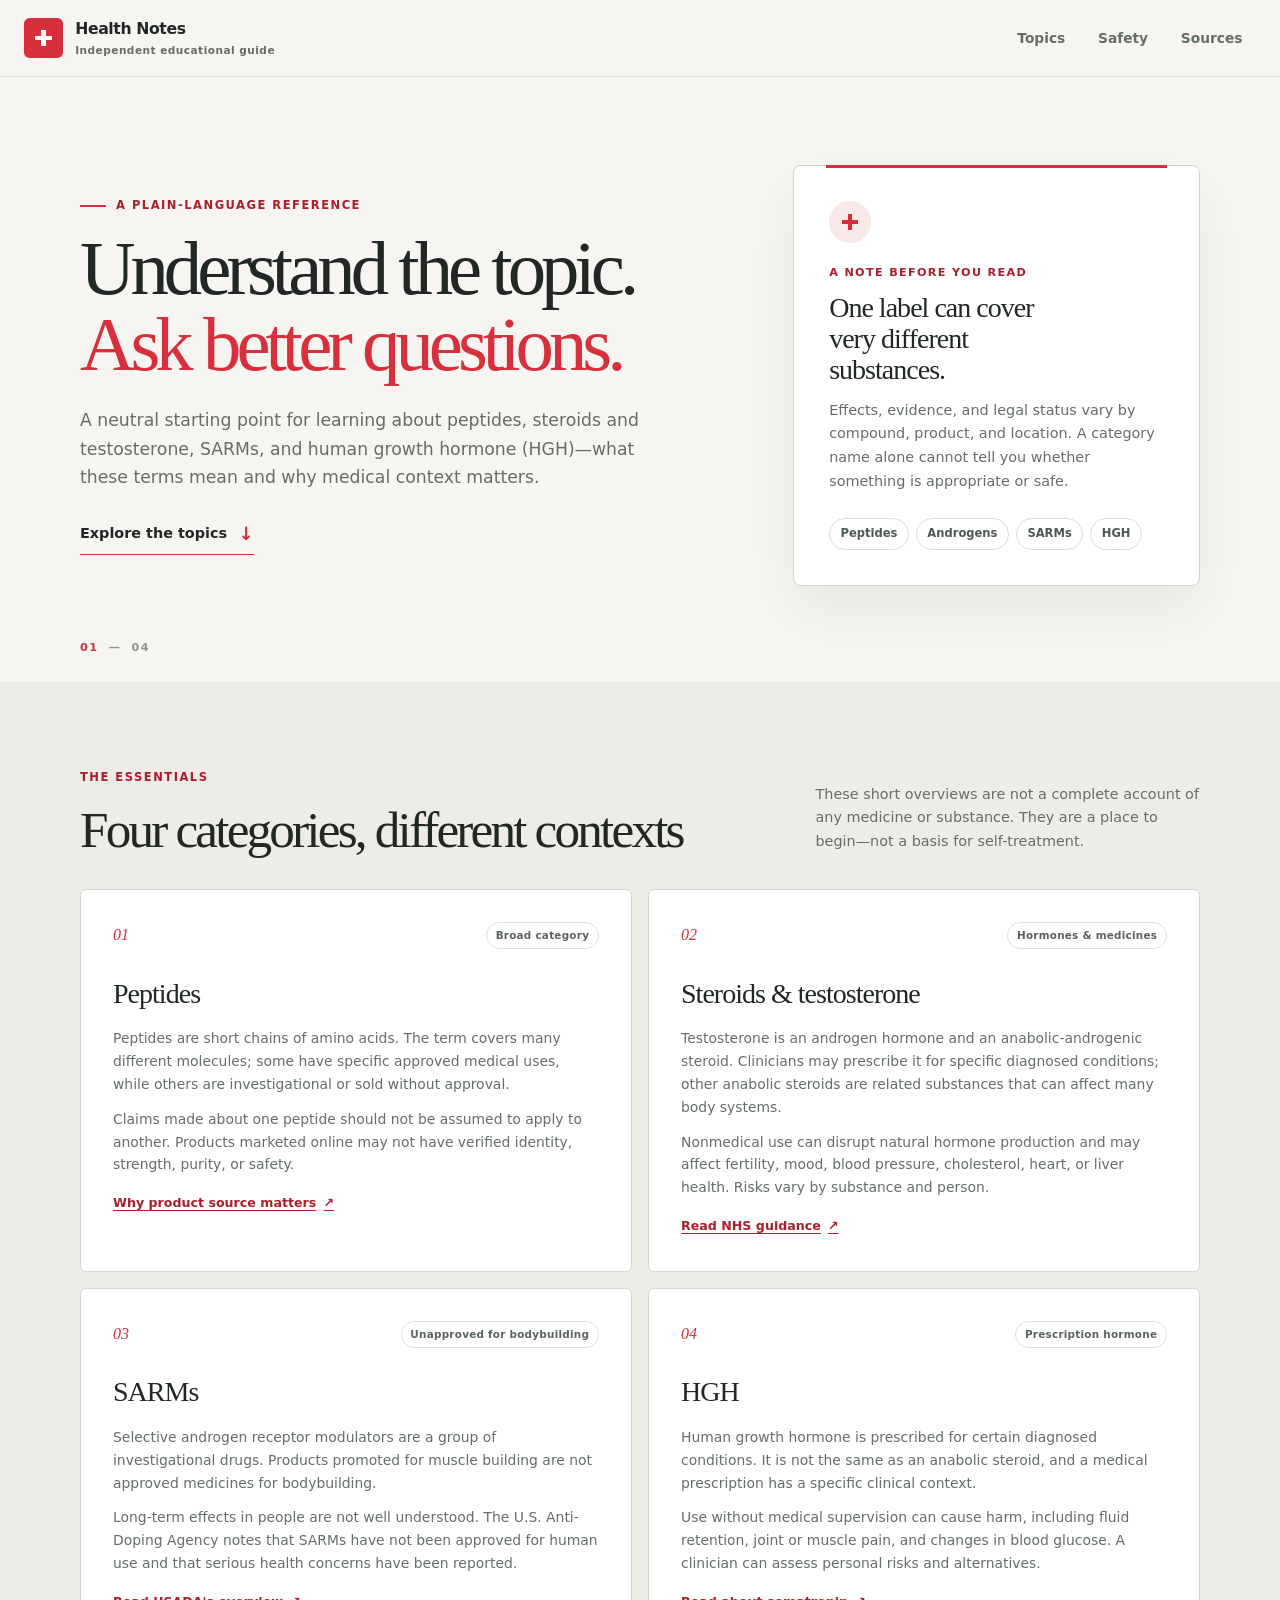
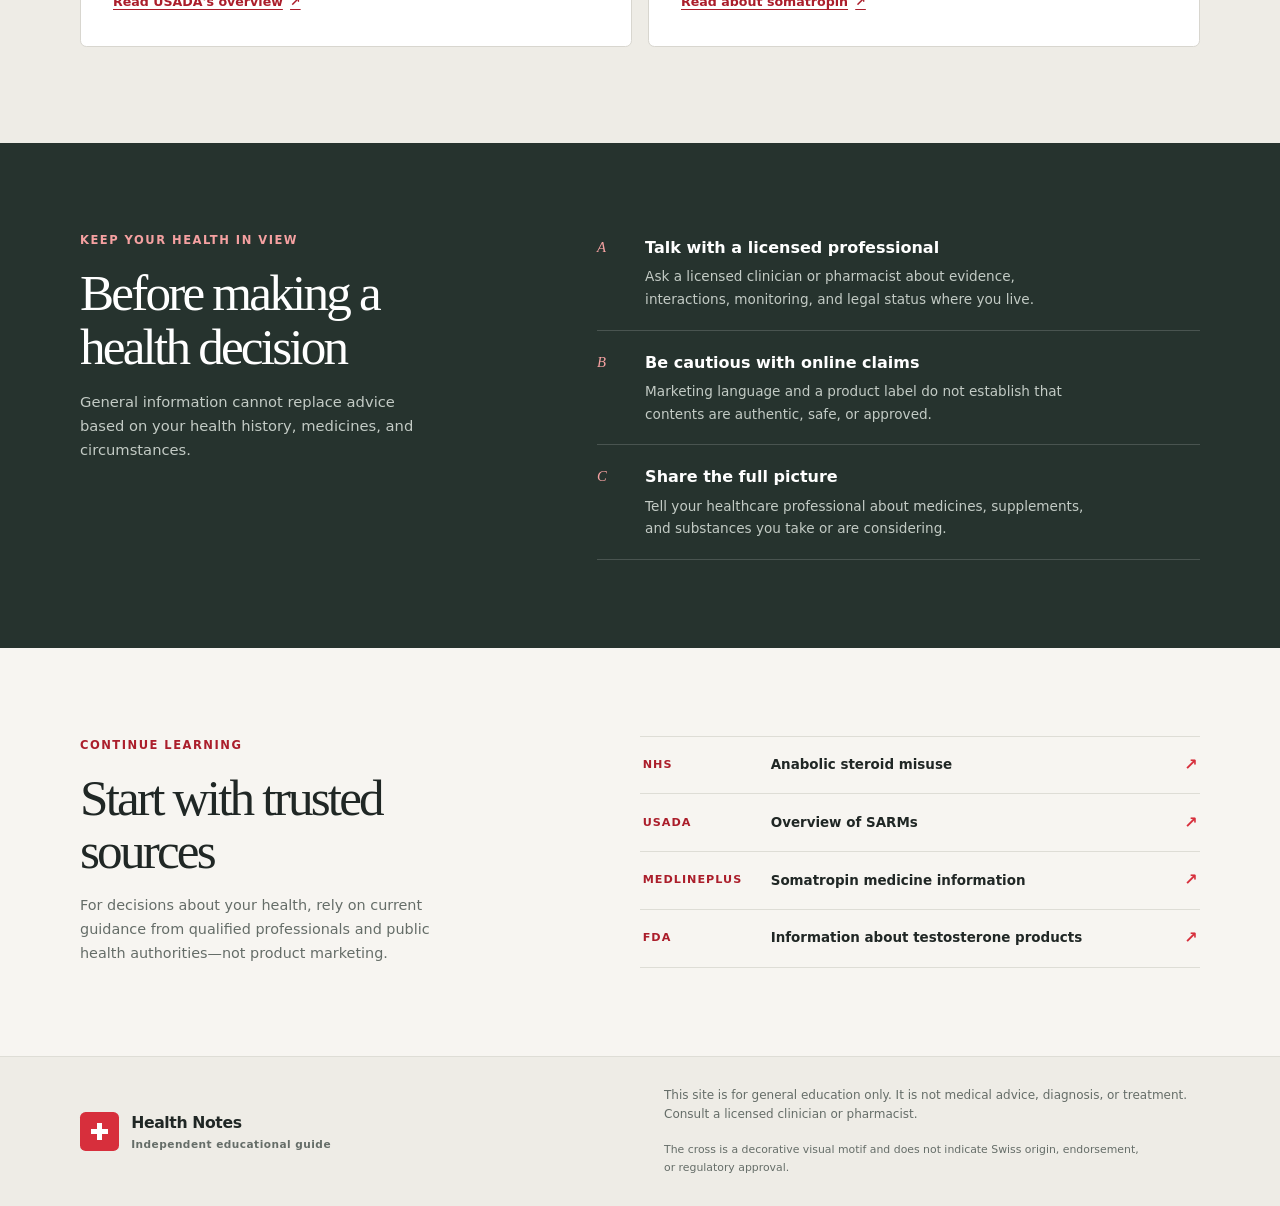
==== commit 1ea992ca: "Build informational health guide Co-authored-by: Copilot App <223556219+Copilot@users.noreply.github" ====
--- a/index.html
+++ b/index.html
@@ -3,104 +3,129 @@
 <head>
   <meta charset="utf-8">
   <meta name="viewport" content="width=device-width, initial-scale=1">
-  <meta name="description" content="Explore the SwissShop category menu for visitors in Switzerland.">
-  <title>SwissShop — Clear catalogue, considered design</title>
-  <link rel="stylesheet" href="storefront.css">
+  <meta name="description" content="A neutral, plain-language introduction to peptides, anabolic steroids and testosterone, SARMs, and human growth hormone.">
+  <meta name="theme-color" content="#f7f5f1">
+  <title>Health Notes | Peptides, hormones &amp; performance drugs</title>
+  <link rel="stylesheet" href="swiss.css">
 </head>
 <body>
   <a class="skip-link" href="#main">Skip to content</a>
   <header class="site-header">
-    <nav class="nav-shell" aria-label="Primary navigation">
-      <a class="brand" href="index.html" aria-label="SwissShop home"><span class="brand-symbol" aria-hidden="true">S</span><span>Swiss<span class="brand-light">Shop</span></span></a>
-      <button class="menu-toggle" type="button" aria-controls="primary-menu" aria-expanded="false" data-menu-toggle>
-        <span class="menu-lines" aria-hidden="true"></span><span class="sr-only">Open navigation</span>
-      </button>
-      <ul class="nav-menu" id="primary-menu">
-        <li><a href="index.html" aria-current="page">Home</a></li>
-        <li><a href="2.html">Catalogue</a></li>
-        <li><a href="4.html">Peptides</a></li>
-        <li><a href="5.html">Testosterone</a></li>
-        <li><a href="6.html">SARMs</a></li>
-        <li><a href="7.html">FAQ</a></li>
-        <li><a href="1.html">About</a></li>
-        <li><a class="nav-contact" href="8.html">Contact <span aria-hidden="true">↗</span></a></li>
+    <nav class="nav-shell" aria-label="Main navigation">
+      <a class="brand" href="#top">
+        <span class="cross-mark" aria-hidden="true"><span></span></span>
+        <span>Health Notes<small>Independent educational guide</small></span>
+      </a>
+      <ul class="nav-menu">
+        <li><a href="#topics">Topics</a></li>
+        <li><a href="#safety">Safety</a></li>
+        <li><a href="#sources">Sources</a></li>
       </ul>
     </nav>
   </header>
 
   <main id="main">
-    <section class="hero home-hero">
+    <section class="hero page-width" id="top" aria-labelledby="page-title">
       <div class="hero-copy">
-        <p class="eyebrow"><span class="eyebrow-dot"></span> SwissShop <span class="eyebrow-divider">/</span> Switzerland</p>
-        <h1>A clearer way to explore the <em>catalogue.</em></h1>
-        <p class="hero-lede">A considered storefront for a focused category menu. Browse Peptides, Testosterone, and SARMs, with the information currently available shown clearly.</p>
-        <div class="hero-actions">
-          <a class="button button-dark" href="2.html">Explore categories <span aria-hidden="true">→</span></a>
-          <a class="text-link" href="1.html">Our approach <span aria-hidden="true">↗</span></a>
+        <p class="eyebrow"><span class="eyebrow-rule" aria-hidden="true"></span>A plain-language reference</p>
+        <h1 id="page-title">Understand the topic.<br><span>Ask better questions.</span></h1>
+        <p class="lede">A neutral starting point for learning about peptides, steroids and testosterone, SARMs, and human growth hormone (HGH)—what these terms mean and why medical context matters.</p>
+        <a class="text-link" href="#topics">Explore the topics <span aria-hidden="true">↓</span></a>
+      </div>
+      <aside class="hero-note" aria-label="Important context">
+        <div class="note-icon" aria-hidden="true"><span></span></div>
+        <p class="note-label">A note before you read</p>
+        <h2>One label can cover very different substances.</h2>
+        <p>Effects, evidence, and legal status vary by compound, product, and location. A category name alone cannot tell you whether something is appropriate or safe.</p>
+        <div class="note-tags">
+          <span>Peptides</span><span>Androgens</span><span>SARMs</span><span>HGH</span>
         </div>
-        <p class="hero-note"><span class="note-rule"></span> Product details and prices are not listed on this site.</p>
-      </div>
-      <div class="hero-art" aria-label="Abstract geometric SwissShop brand illustration" role="img">
-        <div class="art-label art-label-top">SW / CH</div>
-        <div class="art-ring art-ring-outer"></div>
-        <div class="art-ring art-ring-inner"></div>
-        <div class="art-disc"></div>
-        <div class="art-cross" aria-hidden="true"><span></span><span></span></div>
-        <div class="art-caption"><span>THE CATEGORY MENU</span><strong>01 — 03</strong></div>
-      </div>
-      <div class="hero-index" aria-hidden="true"><span>01</span><i></i><span>03</span></div>
+      </aside>
+      <div class="hero-index" aria-hidden="true"><span>01</span><span>—</span><span>04</span></div>
     </section>
 
-    <section class="trust-strip" aria-label="Catalogue notes">
-      <div><span class="strip-icon">01</span><p>Three categories<br><strong>One focused menu</strong></p></div>
-      <div><span class="strip-icon">02</span><p>Switzerland<br><strong>Catalogue context</strong></p></div>
-      <div><span class="strip-icon">03</span><p>Clear information<br><strong>No details invented</strong></p></div>
-    </section>
+    <section class="topics-section" id="topics" aria-labelledby="topics-title">
+      <div class="page-width">
+        <div class="section-heading">
+          <div>
+            <p class="eyebrow">The essentials</p>
+            <h2 id="topics-title">Four categories, different contexts</h2>
+          </div>
+          <p>These short overviews are not a complete account of any medicine or substance. They are a place to begin—not a basis for self-treatment.</p>
+        </div>
 
-    <section class="section-block category-section" id="categories">
-      <div class="section-heading">
-        <div><p class="eyebrow">The menu <span class="eyebrow-divider">/</span> 01</p><h2>Explore by category</h2></div>
-        <a class="text-link" href="2.html">View all categories <span aria-hidden="true">→</span></a>
-      </div>
-      <div class="category-grid">
-        <a class="category-card category-peptides" href="4.html">
-          <span class="category-number">01</span><span class="category-symbol" aria-hidden="true">◌</span>
-          <span class="category-name">Peptides</span><span class="category-detail">View category <b aria-hidden="true">↗</b></span>
-        </a>
-        <a class="category-card category-testosterone" href="5.html">
-          <span class="category-number">02</span><span class="category-symbol" aria-hidden="true">⊙</span>
-          <span class="category-name">Testosterone</span><span class="category-detail">View category <b aria-hidden="true">↗</b></span>
-        </a>
-        <a class="category-card category-sarms" href="6.html">
-          <span class="category-number">03</span><span class="category-symbol" aria-hidden="true">⌘</span>
-          <span class="category-name">SARMs</span><span class="category-detail">View category <b aria-hidden="true">↗</b></span>
-        </a>
+        <div class="topic-grid">
+          <article class="topic-card topic-peptides" id="peptides">
+            <div class="topic-meta"><span class="topic-number">01</span><span class="topic-type">Broad category</span></div>
+            <h3>Peptides</h3>
+            <p>Peptides are short chains of amino acids. The term covers many different molecules; some have specific approved medical uses, while others are investigational or sold without approval.</p>
+            <p>Claims made about one peptide should not be assumed to apply to another. Products marketed online may not have verified identity, strength, purity, or safety.</p>
+            <a href="#safety">Why product source matters <span aria-hidden="true">↗</span></a>
+          </article>
+
+          <article class="topic-card topic-steroids" id="steroids">
+            <div class="topic-meta"><span class="topic-number">02</span><span class="topic-type">Hormones &amp; medicines</span></div>
+            <h3>Steroids &amp; testosterone</h3>
+            <p>Testosterone is an androgen hormone and an anabolic-androgenic steroid. Clinicians may prescribe it for specific diagnosed conditions; other anabolic steroids are related substances that can affect many body systems.</p>
+            <p>Nonmedical use can disrupt natural hormone production and may affect fertility, mood, blood pressure, cholesterol, heart, or liver health. Risks vary by substance and person.</p>
+            <a href="https://www.nhs.uk/conditions/anabolic-steroid-misuse/">Read NHS guidance <span aria-hidden="true">↗</span></a>
+          </article>
+
+          <article class="topic-card topic-sarms" id="sarms">
+            <div class="topic-meta"><span class="topic-number">03</span><span class="topic-type">Unapproved for bodybuilding</span></div>
+            <h3>SARMs</h3>
+            <p>Selective androgen receptor modulators are a group of investigational drugs. Products promoted for muscle building are not approved medicines for bodybuilding.</p>
+            <p>Long-term effects in people are not well understood. The U.S. Anti-Doping Agency notes that SARMs have not been approved for human use and that serious health concerns have been reported.</p>
+            <a href="https://www.usada.org/athletes/substances/supplement-411/sarms/">Read USADA's overview <span aria-hidden="true">↗</span></a>
+          </article>
+
+          <article class="topic-card topic-hgh" id="hgh">
+            <div class="topic-meta"><span class="topic-number">04</span><span class="topic-type">Prescription hormone</span></div>
+            <h3>HGH</h3>
+            <p>Human growth hormone is prescribed for certain diagnosed conditions. It is not the same as an anabolic steroid, and a medical prescription has a specific clinical context.</p>
+            <p>Use without medical supervision can cause harm, including fluid retention, joint or muscle pain, and changes in blood glucose. A clinician can assess personal risks and alternatives.</p>
+            <a href="https://medlineplus.gov/druginfo/meds/a622022.html">Read about somatropin <span aria-hidden="true">↗</span></a>
+          </article>
+        </div>
       </div>
     </section>
 
-    <section class="feature-panel">
-      <div class="feature-mark" aria-hidden="true"><span></span><span></span><span></span></div>
-      <div><p class="eyebrow">A considered experience</p><h2>Clarity, from first visit to every detail.</h2></div>
-      <p>Inspired by the values associated with Swiss quality: clear presentation, careful standards, and a premium experience built for trust. Every section is designed to feel polished, transparent, and easy to navigate.</p>
-      <a class="round-link" href="1.html" aria-label="Read about our approach">↗</a>
+    <section class="safety-section" id="safety" aria-labelledby="safety-title">
+      <div class="page-width safety-layout">
+        <div class="safety-heading">
+          <p class="eyebrow">Keep your health in view</p>
+          <h2 id="safety-title">Before making a health decision</h2>
+          <p>General information cannot replace advice based on your health history, medicines, and circumstances.</p>
+        </div>
+        <div class="safety-points">
+          <article><span aria-hidden="true">A</span><div><h3>Talk with a licensed professional</h3><p>Ask a licensed clinician or pharmacist about evidence, interactions, monitoring, and legal status where you live.</p></div></article>
+          <article><span aria-hidden="true">B</span><div><h3>Be cautious with online claims</h3><p>Marketing language and a product label do not establish that contents are authentic, safe, or approved.</p></div></article>
+          <article><span aria-hidden="true">C</span><div><h3>Share the full picture</h3><p>Tell your healthcare professional about medicines, supplements, and substances you take or are considering.</p></div></article>
+        </div>
+      </div>
     </section>
 
-    <section class="closing-note">
-      <p class="eyebrow">Need more information?</p>
-      <h2>Start with what’s here.<br><em>Ask about what isn’t.</em></h2>
-      <p>Product specifications, prices, and ordering information are not provided in the current catalogue.</p>
-      <a class="button button-outline" href="8.html">Go to contact <span aria-hidden="true">→</span></a>
+    <section class="sources-section page-width" id="sources" aria-labelledby="sources-title">
+      <div>
+        <p class="eyebrow">Continue learning</p>
+        <h2 id="sources-title">Start with trusted sources</h2>
+        <p class="sources-intro">For decisions about your health, rely on current guidance from qualified professionals and public health authorities—not product marketing.</p>
+      </div>
+      <ul class="source-list">
+        <li><a href="https://www.nhs.uk/conditions/anabolic-steroid-misuse/"><span>NHS</span>Anabolic steroid misuse <span class="external" aria-hidden="true">↗</span></a></li>
+        <li><a href="https://www.usada.org/athletes/substances/supplement-411/sarms/"><span>USADA</span>Overview of SARMs <span class="external" aria-hidden="true">↗</span></a></li>
+        <li><a href="https://medlineplus.gov/druginfo/meds/a622022.html"><span>MedlinePlus</span>Somatropin medicine information <span class="external" aria-hidden="true">↗</span></a></li>
+        <li><a href="https://www.fda.gov/drugs/drug-alerts-and-statements/fda-issues-class-wide-labeling-changes-testosterone-products"><span>FDA</span>Information about testosterone products <span class="external" aria-hidden="true">↗</span></a></li>
+      </ul>
     </section>
   </main>
 
   <footer class="site-footer">
-    <div class="footer-main">
-      <a class="brand footer-brand" href="index.html"><span class="brand-symbol" aria-hidden="true">S</span><span>Swiss<span class="brand-light">Shop</span></span></a>
-      <p>A focused category menu for visitors in Switzerland.</p>
-      <div class="footer-links"><a href="2.html">Catalogue</a><a href="1.html">About</a><a href="7.html">FAQ</a><a href="8.html">Contact</a></div>
+    <div class="page-width footer-inner">
+      <a class="brand footer-brand" href="#top"><span class="cross-mark" aria-hidden="true"><span></span></span><span>Health Notes<small>Independent educational guide</small></span></a>
+      <p>This site is for general education only. It is not medical advice, diagnosis, or treatment. Consult a licensed clinician or pharmacist.</p>
+      <p class="motif-note">The cross is a decorative visual motif and does not indicate Swiss origin, endorsement, or regulatory approval.</p>
     </div>
-    <div class="footer-bottom"><span>SwissShop</span><span>Product details, prices, and ordering information are not listed on this site.</span><a href="#main">Back to top ↑</a></div>
   </footer>
-  <script src="storefront.js"></script>
 </body>
 </html>
--- a/swiss.css
+++ b/swiss.css
@@ -0,0 +1,141 @@
+:root {
+  color-scheme: light;
+  --ink: #202725;
+  --muted: #656d68;
+  --paper: #f7f5f1;
+  --white: #fff;
+  --line: #deddd6;
+  --red: #d72f3c;
+  --deep-red: #ab1e2b;
+  --sage: #e8ede7;
+  --serif: Georgia, "Times New Roman", serif;
+}
+
+* { box-sizing: border-box; }
+html { scroll-behavior: smooth; scroll-padding-top: 6rem; }
+body {
+  margin: 0;
+  color: var(--ink);
+  background: var(--paper);
+  font-family: Inter, ui-sans-serif, system-ui, -apple-system, BlinkMacSystemFont, "Segoe UI", sans-serif;
+  line-height: 1.65;
+  -webkit-font-smoothing: antialiased;
+}
+a { color: inherit; }
+.page-width { width: min(1120px, calc(100% - 3rem)); margin-inline: auto; }
+.skip-link {
+  position: absolute;
+  z-index: 20;
+  top: .75rem;
+  left: .75rem;
+  padding: .65rem 1rem;
+  color: var(--white);
+  border-radius: .25rem;
+  background: var(--ink);
+  transform: translateY(-160%);
+}
+.skip-link:focus { transform: translateY(0); }
+.site-header { position: sticky; z-index: 10; top: 0; border-bottom: 1px solid rgba(32,39,37,.1); background: rgba(247,245,241,.94); backdrop-filter: blur(14px); }
+.nav-shell { width: min(1240px, calc(100% - 3rem)); min-height: 76px; margin-inline: auto; display: flex; align-items: center; justify-content: space-between; gap: 2rem; }
+.brand { display: inline-flex; align-items: center; gap: .75rem; color: var(--ink); font-size: .98rem; font-weight: 780; letter-spacing: -.025em; text-decoration: none; }
+.brand small { display: block; color: var(--muted); font-size: .66rem; font-weight: 550; letter-spacing: .045em; }
+.cross-mark { position: relative; display: grid; width: 2.45rem; height: 2.45rem; flex: 0 0 auto; place-items: center; border-radius: .35rem; background: var(--red); }
+.cross-mark > span, .cross-mark > span::before { position: absolute; display: block; background: var(--white); content: ""; }
+.cross-mark > span { width: 1.05rem; height: .3rem; }
+.cross-mark > span::before { top: -.375rem; left: .375rem; width: .3rem; height: 1.05rem; }
+.nav-menu { display: flex; align-items: center; gap: .35rem; margin: 0; padding: 0; list-style: none; }
+.nav-menu a { display: block; padding: .55rem .85rem; color: var(--muted); border-radius: .35rem; font-size: .86rem; font-weight: 650; text-decoration: none; }
+.nav-menu a:hover, .nav-menu a:focus-visible { color: var(--deep-red); background: #f1e9e5; }
+a:focus-visible { outline: 3px solid rgba(215,47,60,.4); outline-offset: 3px; }
+.hero { position: relative; display: grid; grid-template-columns: minmax(0, 1.2fr) minmax(300px, .8fr); gap: clamp(2.5rem, 8vw, 8rem); align-items: center; min-height: 590px; padding-block: 5.5rem 6rem; }
+.hero-copy { max-width: 700px; }
+.eyebrow { display: flex; align-items: center; gap: .6rem; margin: 0 0 1rem; color: var(--deep-red); font-size: .72rem; font-weight: 800; letter-spacing: .13em; text-transform: uppercase; }
+.eyebrow-rule { width: 1.65rem; height: 2px; background: var(--red); }
+h1, h2, h3, p { margin-top: 0; }
+h1 { margin-bottom: 1.45rem; font-family: var(--serif); font-size: clamp(3.2rem, 6vw, 5.9rem); font-weight: 500; letter-spacing: -.065em; line-height: .99; }
+h1 span { color: var(--red); }
+.lede { max-width: 55ch; margin-bottom: 1.7rem; color: var(--muted); font-size: clamp(1.02rem, 1.35vw, 1.15rem); }
+.text-link { display: inline-flex; align-items: center; gap: .7rem; padding-bottom: .28rem; color: var(--ink); border-bottom: 1px solid var(--red); font-size: .9rem; font-weight: 750; text-decoration: none; }
+.text-link span { color: var(--red); font-size: 1.15rem; }
+.hero-note { position: relative; padding: 2.2rem; border: 1px solid #d6d4cc; border-radius: .5rem; background: var(--white); box-shadow: 0 24px 60px rgba(32,39,37,.07); }
+.hero-note::before { position: absolute; top: -1px; right: 2rem; left: 2rem; height: 3px; background: var(--red); content: ""; }
+.note-icon { position: relative; display: grid; width: 2.6rem; height: 2.6rem; margin-bottom: 1.35rem; place-items: center; border-radius: 50%; background: #f8e9e8; }
+.note-icon > span, .note-icon > span::before { position: absolute; display: block; background: var(--red); content: ""; }
+.note-icon > span { width: .95rem; height: .25rem; }
+.note-icon > span::before { top: -.35rem; left: .35rem; width: .25rem; height: .95rem; }
+.note-label { margin-bottom: .55rem; color: var(--deep-red); font-size: .7rem; font-weight: 800; letter-spacing: .12em; text-transform: uppercase; }
+.hero-note h2 { max-width: 18ch; margin-bottom: .8rem; font-family: var(--serif); font-size: 1.75rem; font-weight: 500; letter-spacing: -.035em; line-height: 1.12; }
+.hero-note > p:not(.note-label) { margin-bottom: 1.5rem; color: var(--muted); font-size: .9rem; }
+.note-tags { display: flex; flex-wrap: wrap; gap: .45rem; }
+.note-tags span { padding: .35rem .65rem; color: #4f5953; border: 1px solid var(--line); border-radius: 999px; font-size: .72rem; font-weight: 650; }
+.hero-index { position: absolute; bottom: 1.5rem; left: 0; display: flex; gap: .65rem; color: #8d928d; font-size: .7rem; font-weight: 750; letter-spacing: .12em; }
+.hero-index span:first-child { color: var(--red); }
+.topics-section { padding-block: 5.4rem 6rem; background: #eeece6; }
+.section-heading { display: flex; align-items: end; justify-content: space-between; gap: 3rem; margin-bottom: 2rem; }
+.section-heading h2, .safety-heading h2, .sources-section h2 { margin-bottom: 0; font-family: var(--serif); font-size: clamp(2.1rem, 4vw, 3.25rem); font-weight: 500; letter-spacing: -.055em; line-height: 1.05; }
+.section-heading > p { max-width: 42ch; margin-bottom: .2rem; color: var(--muted); font-size: .9rem; }
+.topic-grid { display: grid; grid-template-columns: repeat(2, minmax(0, 1fr)); gap: 1rem; }
+.topic-card { min-height: 315px; padding: clamp(1.35rem, 3vw, 2rem); border: 1px solid #d8d6cf; border-radius: .4rem; background: var(--white); }
+.topic-meta { display: flex; align-items: center; justify-content: space-between; gap: 1rem; margin-bottom: 1.35rem; }
+.topic-number { color: var(--red); font-family: var(--serif); font-size: 1rem; font-style: italic; }
+.topic-type { padding: .25rem .55rem; color: #59635d; border: 1px solid #e0e1da; border-radius: 999px; font-size: .65rem; font-weight: 700; letter-spacing: .025em; }
+.topic-card h3 { margin-bottom: .65rem; font-family: var(--serif); font-size: 1.75rem; font-weight: 500; letter-spacing: -.035em; }
+.topic-card p { margin-bottom: .7rem; color: var(--muted); font-size: .87rem; }
+.topic-card a { display: inline-flex; align-items: center; gap: .45rem; margin-top: .35rem; color: var(--deep-red); font-size: .79rem; font-weight: 750; text-decoration-thickness: 1px; text-underline-offset: 3px; }
+.topic-card a:hover { color: #73111b; }
+.safety-section { padding-block: 5.5rem; color: var(--white); background: #26332e; }
+.safety-layout { display: grid; grid-template-columns: minmax(230px, .8fr) minmax(0, 1.2fr); gap: clamp(3rem, 9vw, 8rem); }
+.safety-heading .eyebrow { color: #f5a1a1; }
+.safety-heading .eyebrow-rule { background: #f5a1a1; }
+.safety-heading h2 { max-width: 12ch; margin-bottom: 1rem; }
+.safety-heading > p:last-child { max-width: 38ch; margin-bottom: 0; color: #c3cbc5; font-size: .92rem; }
+.safety-points { display: grid; gap: 0; }
+.safety-points article { display: grid; grid-template-columns: 2rem 1fr; gap: 1rem; padding-block: 1.2rem; border-bottom: 1px solid rgba(255,255,255,.16); }
+.safety-points article:first-child { padding-top: .25rem; }
+.safety-points article > span { color: #f5a1a1; font-family: var(--serif); font-size: .92rem; font-style: italic; }
+.safety-points h3 { margin-bottom: .25rem; font-size: 1rem; font-weight: 720; }
+.safety-points p { max-width: 53ch; margin-bottom: 0; color: #c3cbc5; font-size: .85rem; }
+.sources-section { display: grid; grid-template-columns: .9fr 1.1fr; gap: clamp(2.5rem, 8vw, 7rem); padding-block: 5.5rem; }
+.sources-section h2 { max-width: 12ch; }
+.sources-intro { max-width: 41ch; margin: 1rem 0 0; color: var(--muted); font-size: .9rem; }
+.source-list { align-self: center; margin: 0; padding: 0; border-top: 1px solid var(--line); list-style: none; }
+.source-list li { border-bottom: 1px solid var(--line); }
+.source-list a { display: grid; grid-template-columns: 7rem 1fr auto; align-items: center; gap: 1rem; padding: .95rem .15rem; font-size: .84rem; font-weight: 680; text-decoration: none; }
+.source-list a:hover { color: var(--deep-red); }
+.source-list a > span:first-child { color: var(--deep-red); font-size: .7rem; font-weight: 800; letter-spacing: .09em; text-transform: uppercase; }
+.source-list .external { color: var(--red); font-size: 1rem; }
+.site-footer { border-top: 1px solid var(--line); background: #eeece6; }
+.footer-inner { display: grid; grid-template-columns: 1fr 1fr; align-items: center; gap: 1rem 3rem; padding-block: 1.8rem; }
+.footer-brand { grid-row: span 2; justify-self: start; }
+.footer-inner > p { max-width: 70ch; margin-bottom: 0; color: var(--muted); font-size: .75rem; }
+.footer-inner .motif-note { font-size: .68rem; }
+
+@media (max-width: 760px) {
+  .page-width, .nav-shell { width: min(100% - 2rem, 600px); }
+  .nav-shell { min-height: 68px; gap: 1rem; }
+  .nav-menu { gap: 0; }
+  .nav-menu a { padding: .5rem .55rem; font-size: .78rem; }
+  .hero { grid-template-columns: 1fr; gap: 2.5rem; min-height: 0; padding-block: 4.2rem 5.5rem; }
+  h1 { font-size: clamp(3.2rem, 12vw, 5rem); }
+  .hero-note { max-width: 520px; }
+  .hero-index { bottom: 1.5rem; }
+  .topics-section { padding-block: 4rem; }
+  .section-heading { display: block; margin-bottom: 1.5rem; }
+  .section-heading > p { margin-top: 1rem; }
+  .topic-grid { grid-template-columns: 1fr; }
+  .topic-card { min-height: 0; }
+  .safety-section { padding-block: 4rem; }
+  .safety-layout, .sources-section { grid-template-columns: 1fr; gap: 2.2rem; }
+  .sources-section { padding-block: 4rem; }
+  .safety-heading h2, .sources-section h2 { max-width: 17ch; }
+}
+@media (max-width: 430px) {
+  .nav-shell { align-items: flex-start; flex-direction: column; justify-content: center; gap: .3rem; padding-block: .6rem; }
+  .nav-menu a { padding: .3rem .6rem .3rem 0; }
+  .source-list a { grid-template-columns: 5.8rem 1fr auto; gap: .5rem; font-size: .78rem; }
+  .footer-inner { grid-template-columns: 1fr; }
+  .footer-brand { grid-row: auto; }
+}
+@media (prefers-reduced-motion: reduce) {
+  html { scroll-behavior: auto; }
+}
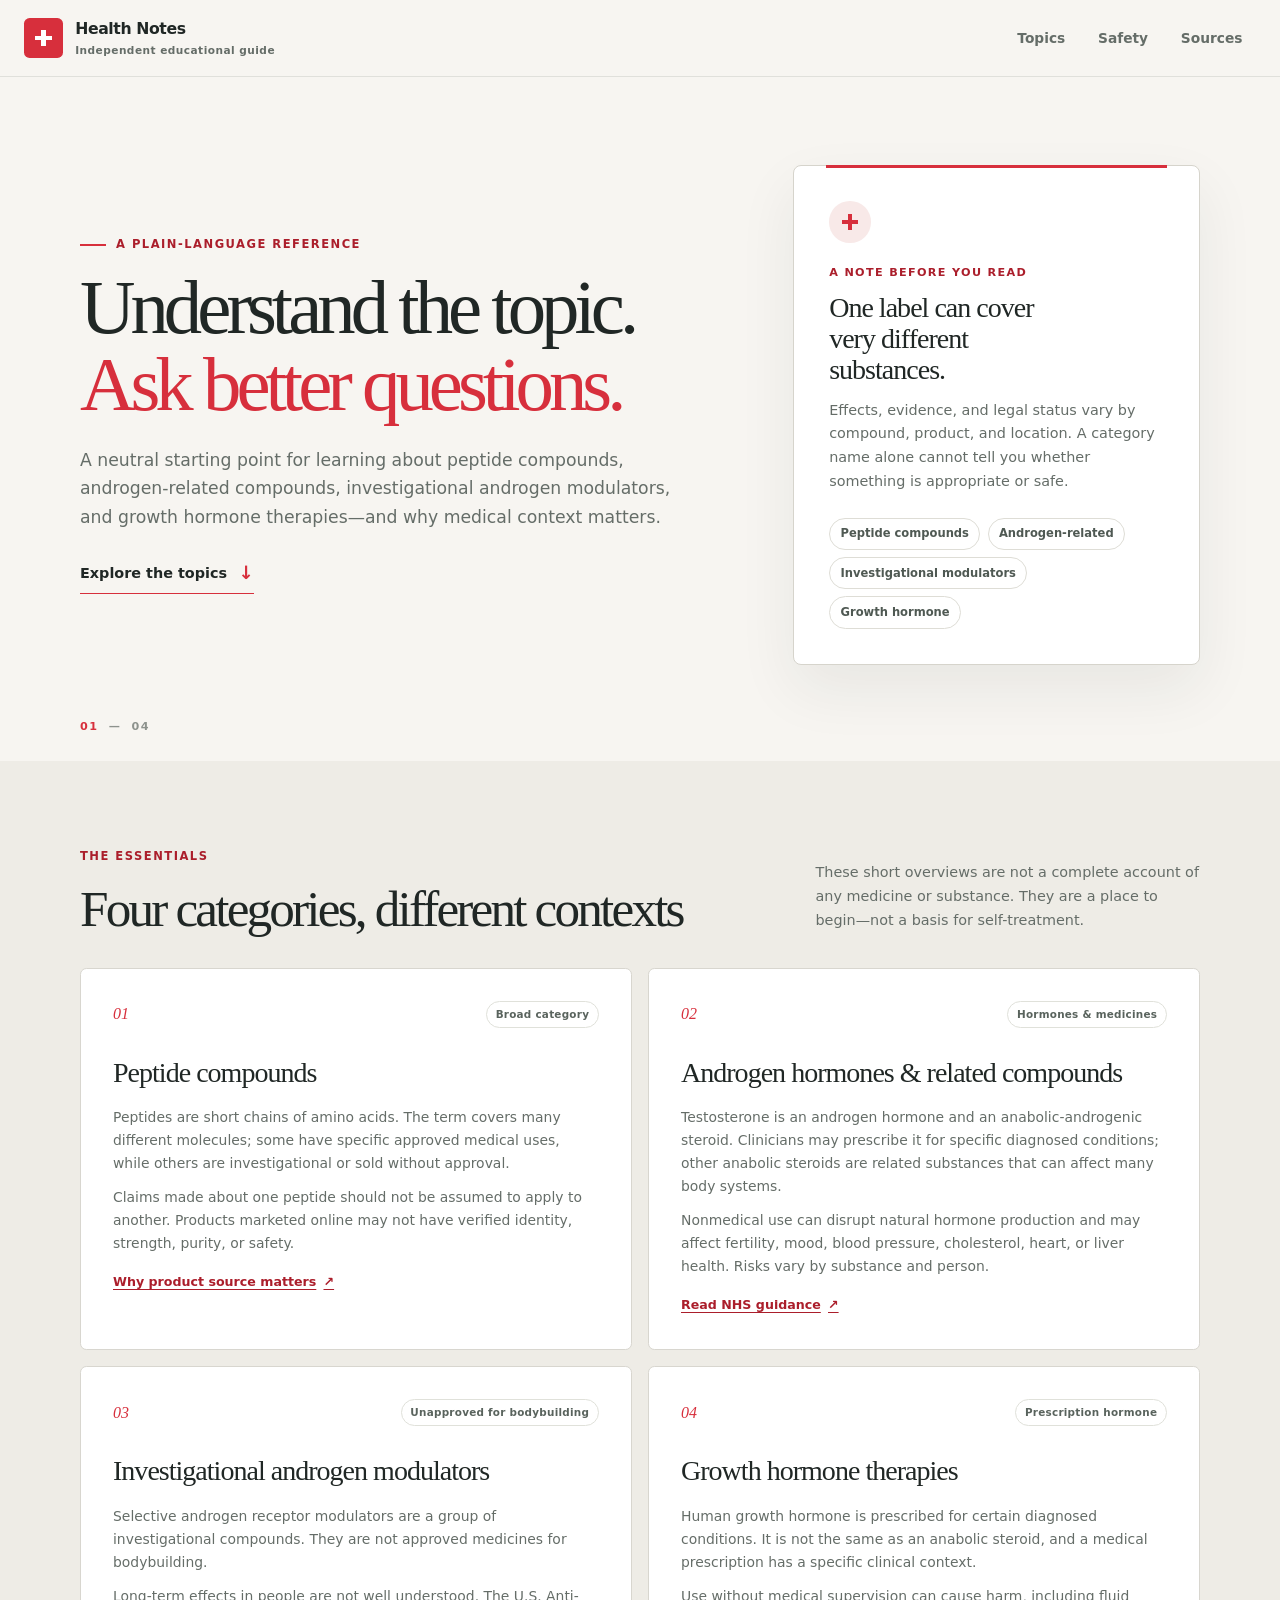
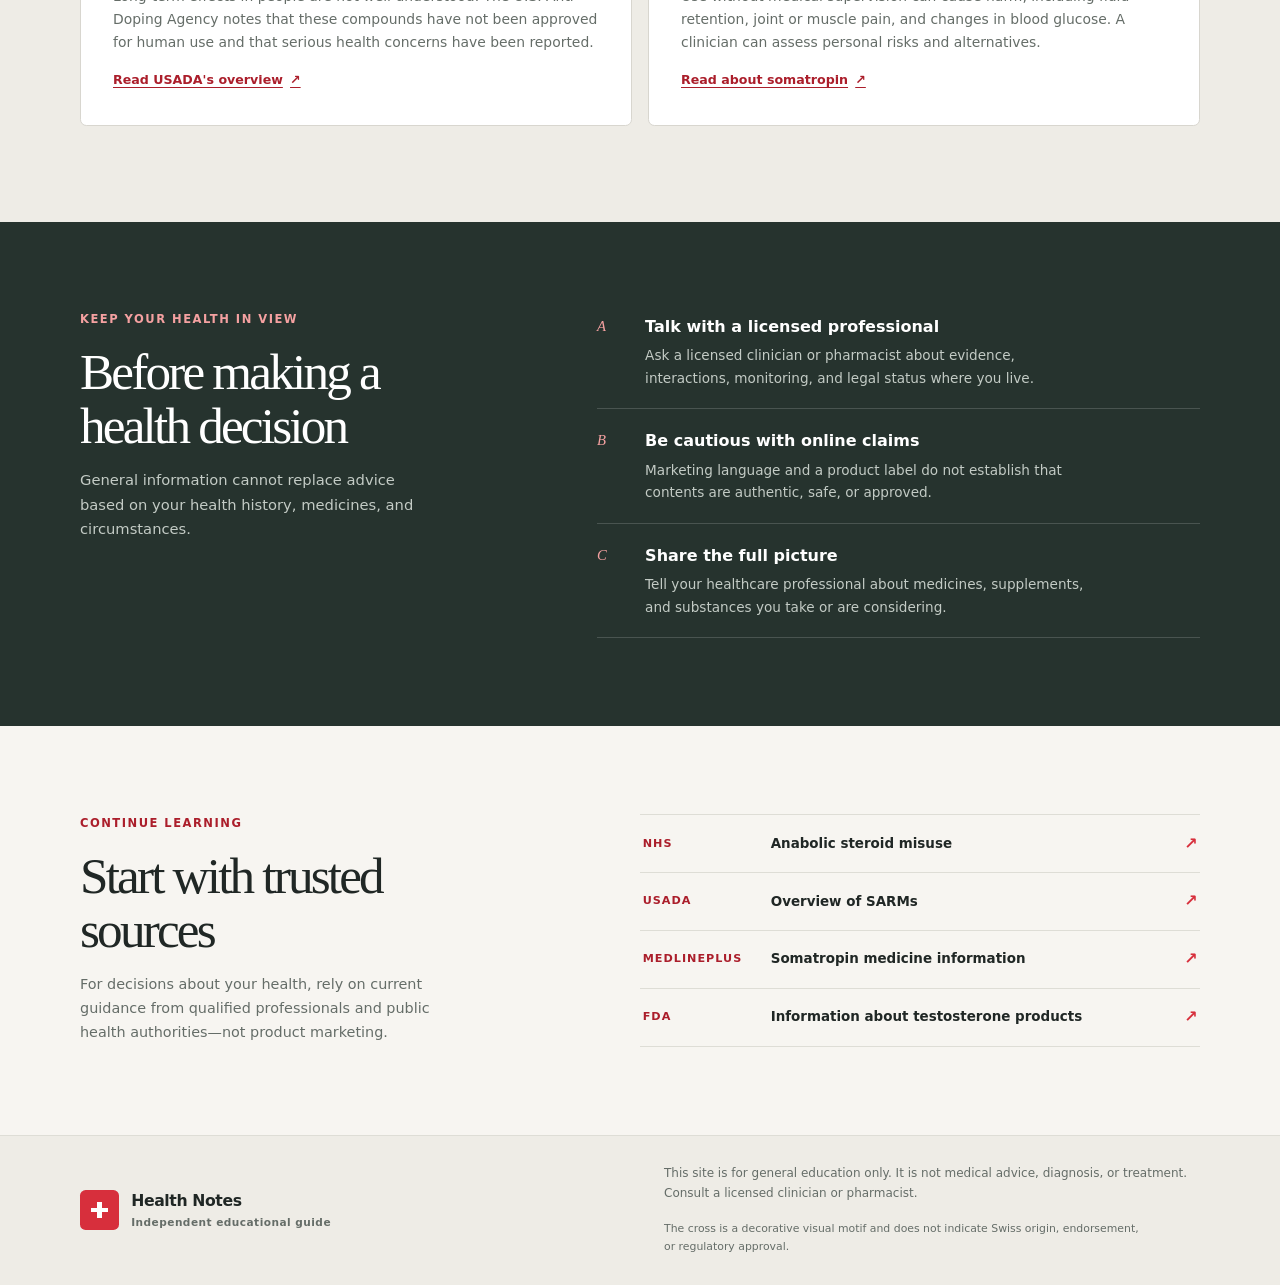
==== commit 51cffd04: "Use broader informational topic labels Co-authored-by: Copilot App <223556219+Copilot@users.noreply." ====
--- a/index.html
+++ b/index.html
@@ -3,9 +3,9 @@
 <head>
   <meta charset="utf-8">
   <meta name="viewport" content="width=device-width, initial-scale=1">
-  <meta name="description" content="A neutral, plain-language introduction to peptides, anabolic steroids and testosterone, SARMs, and human growth hormone.">
+  <meta name="description" content="A neutral, plain-language introduction to peptide compounds, androgen-related compounds, investigational androgen modulators, and growth hormone therapies.">
   <meta name="theme-color" content="#f7f5f1">
-  <title>Health Notes | Peptides, hormones &amp; performance drugs</title>
+  <title>Health Notes | Hormones &amp; related compounds</title>
   <link rel="stylesheet" href="swiss.css">
 </head>
 <body>
@@ -29,7 +29,7 @@
       <div class="hero-copy">
         <p class="eyebrow"><span class="eyebrow-rule" aria-hidden="true"></span>A plain-language reference</p>
         <h1 id="page-title">Understand the topic.<br><span>Ask better questions.</span></h1>
-        <p class="lede">A neutral starting point for learning about peptides, steroids and testosterone, SARMs, and human growth hormone (HGH)—what these terms mean and why medical context matters.</p>
+        <p class="lede">A neutral starting point for learning about peptide compounds, androgen-related compounds, investigational androgen modulators, and growth hormone therapies—and why medical context matters.</p>
         <a class="text-link" href="#topics">Explore the topics <span aria-hidden="true">↓</span></a>
       </div>
       <aside class="hero-note" aria-label="Important context">
@@ -38,7 +38,7 @@
         <h2>One label can cover very different substances.</h2>
         <p>Effects, evidence, and legal status vary by compound, product, and location. A category name alone cannot tell you whether something is appropriate or safe.</p>
         <div class="note-tags">
-          <span>Peptides</span><span>Androgens</span><span>SARMs</span><span>HGH</span>
+          <span>Peptide compounds</span><span>Androgen-related</span><span>Investigational modulators</span><span>Growth hormone</span>
         </div>
       </aside>
       <div class="hero-index" aria-hidden="true"><span>01</span><span>—</span><span>04</span></div>
@@ -57,7 +57,7 @@
         <div class="topic-grid">
           <article class="topic-card topic-peptides" id="peptides">
             <div class="topic-meta"><span class="topic-number">01</span><span class="topic-type">Broad category</span></div>
-            <h3>Peptides</h3>
+            <h3>Peptide compounds</h3>
             <p>Peptides are short chains of amino acids. The term covers many different molecules; some have specific approved medical uses, while others are investigational or sold without approval.</p>
             <p>Claims made about one peptide should not be assumed to apply to another. Products marketed online may not have verified identity, strength, purity, or safety.</p>
             <a href="#safety">Why product source matters <span aria-hidden="true">↗</span></a>
@@ -65,7 +65,7 @@
 
           <article class="topic-card topic-steroids" id="steroids">
             <div class="topic-meta"><span class="topic-number">02</span><span class="topic-type">Hormones &amp; medicines</span></div>
-            <h3>Steroids &amp; testosterone</h3>
+            <h3>Androgen hormones &amp; related compounds</h3>
             <p>Testosterone is an androgen hormone and an anabolic-androgenic steroid. Clinicians may prescribe it for specific diagnosed conditions; other anabolic steroids are related substances that can affect many body systems.</p>
             <p>Nonmedical use can disrupt natural hormone production and may affect fertility, mood, blood pressure, cholesterol, heart, or liver health. Risks vary by substance and person.</p>
             <a href="https://www.nhs.uk/conditions/anabolic-steroid-misuse/">Read NHS guidance <span aria-hidden="true">↗</span></a>
@@ -73,15 +73,15 @@
 
           <article class="topic-card topic-sarms" id="sarms">
             <div class="topic-meta"><span class="topic-number">03</span><span class="topic-type">Unapproved for bodybuilding</span></div>
-            <h3>SARMs</h3>
-            <p>Selective androgen receptor modulators are a group of investigational drugs. Products promoted for muscle building are not approved medicines for bodybuilding.</p>
-            <p>Long-term effects in people are not well understood. The U.S. Anti-Doping Agency notes that SARMs have not been approved for human use and that serious health concerns have been reported.</p>
+            <h3>Investigational androgen modulators</h3>
+            <p>Selective androgen receptor modulators are a group of investigational compounds. They are not approved medicines for bodybuilding.</p>
+            <p>Long-term effects in people are not well understood. The U.S. Anti-Doping Agency notes that these compounds have not been approved for human use and that serious health concerns have been reported.</p>
             <a href="https://www.usada.org/athletes/substances/supplement-411/sarms/">Read USADA's overview <span aria-hidden="true">↗</span></a>
           </article>
 
           <article class="topic-card topic-hgh" id="hgh">
             <div class="topic-meta"><span class="topic-number">04</span><span class="topic-type">Prescription hormone</span></div>
-            <h3>HGH</h3>
+            <h3>Growth hormone therapies</h3>
             <p>Human growth hormone is prescribed for certain diagnosed conditions. It is not the same as an anabolic steroid, and a medical prescription has a specific clinical context.</p>
             <p>Use without medical supervision can cause harm, including fluid retention, joint or muscle pain, and changes in blood glucose. A clinician can assess personal risks and alternatives.</p>
             <a href="https://medlineplus.gov/druginfo/meds/a622022.html">Read about somatropin <span aria-hidden="true">↗</span></a>
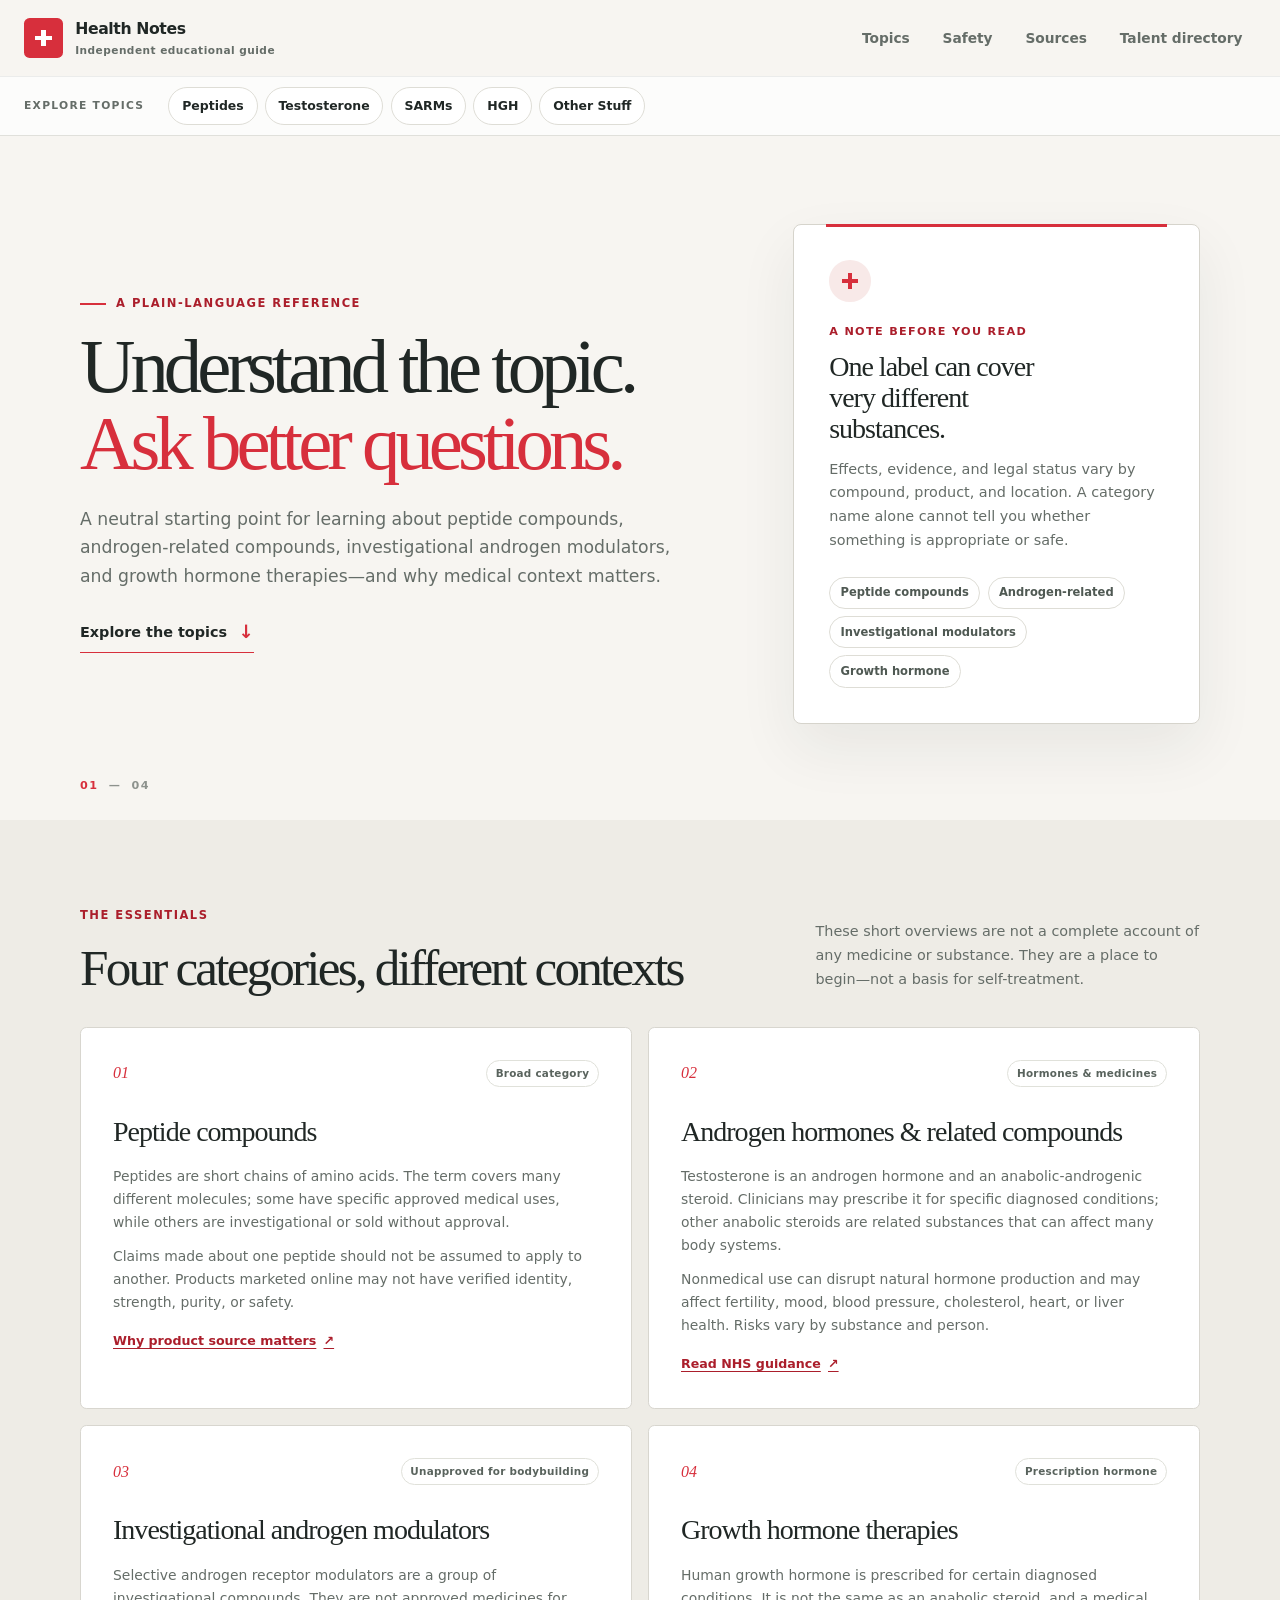
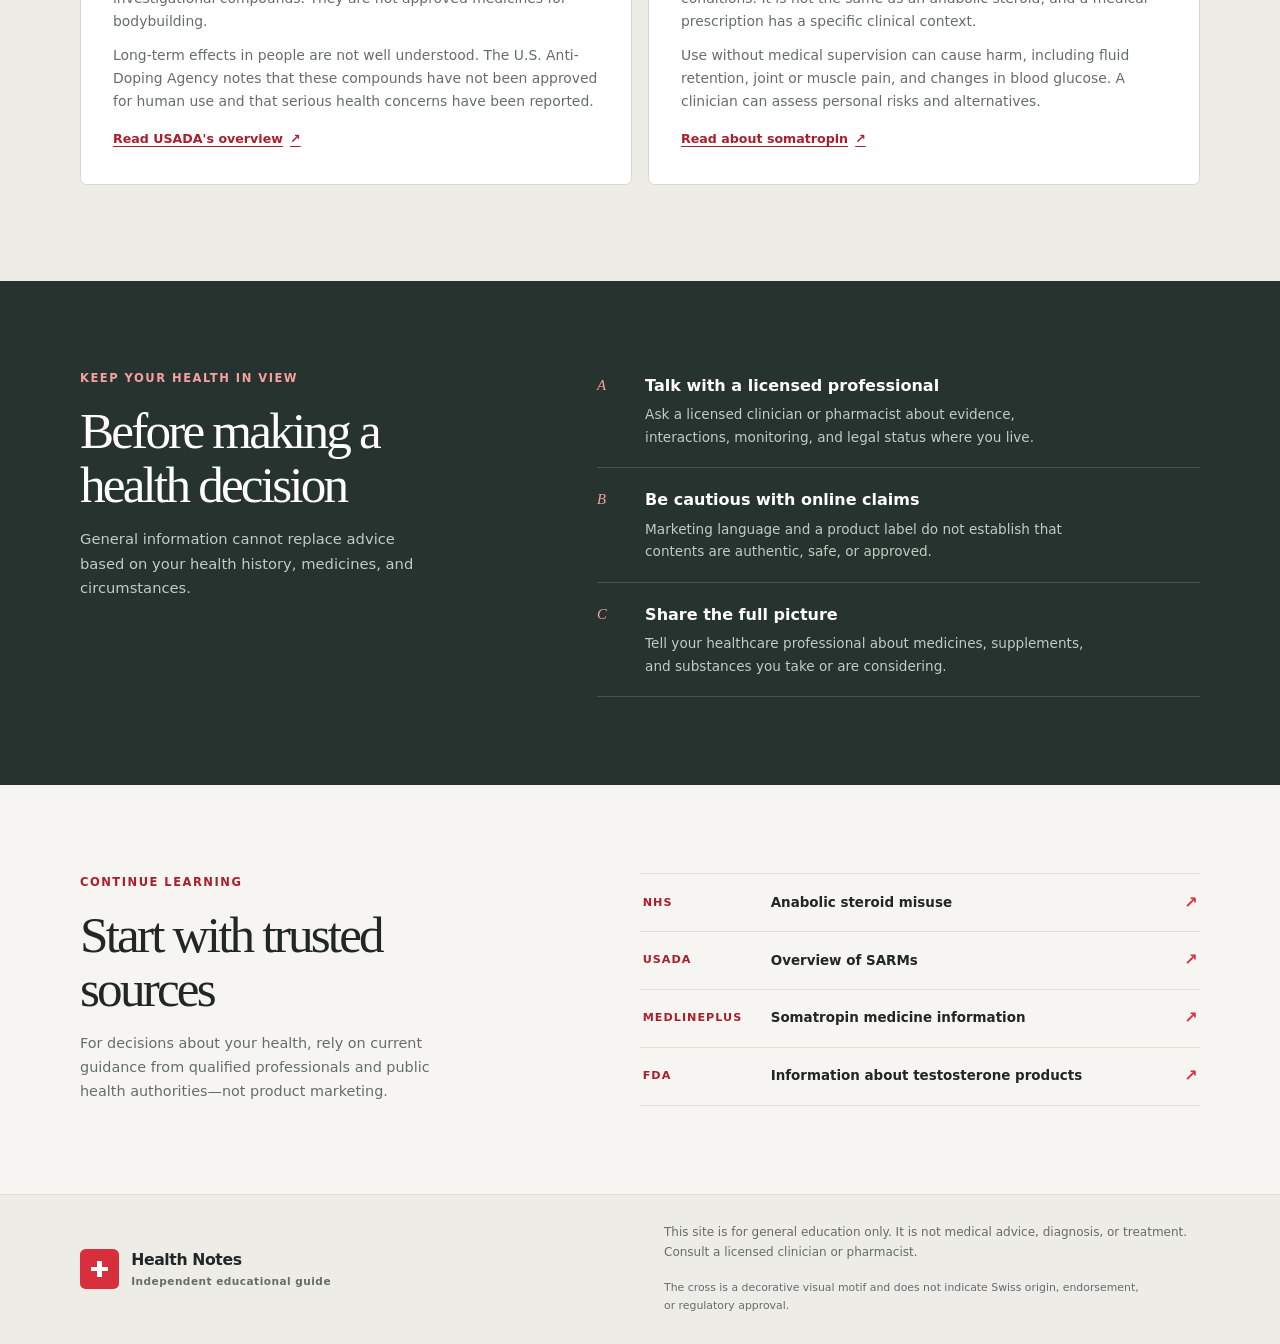
==== commit f209f4d0: "Merge gh-pages into store navigation redesign Co-authored-by: Copilot App <223556219+Copilot@users.n" ====
--- a/index.html
+++ b/index.html
@@ -20,7 +20,20 @@
         <li><a href="#topics">Topics</a></li>
         <li><a href="#safety">Safety</a></li>
         <li><a href="#sources">Sources</a></li>
+        <li><a href="7.html#directory">Talent directory</a></li>
       </ul>
+    </nav>
+    <nav class="category-bar" aria-label="Health topic quick links">
+      <div class="category-bar-inner">
+        <span class="category-bar-label">Explore topics</span>
+        <ul>
+          <li><a href="#peptides">Peptides</a></li>
+          <li><a href="#testosterone">Testosterone</a></li>
+          <li><a href="#sarms">SARMs</a></li>
+          <li><a href="#hgh">HGH</a></li>
+          <li><a href="#safety">Other Stuff</a></li>
+        </ul>
+      </div>
     </nav>
   </header>
 
@@ -63,7 +76,7 @@
             <a href="#safety">Why product source matters <span aria-hidden="true">↗</span></a>
           </article>
 
-          <article class="topic-card topic-steroids" id="steroids">
+          <article class="topic-card topic-steroids" id="testosterone">
             <div class="topic-meta"><span class="topic-number">02</span><span class="topic-type">Hormones &amp; medicines</span></div>
             <h3>Androgen hormones &amp; related compounds</h3>
             <p>Testosterone is an androgen hormone and an anabolic-androgenic steroid. Clinicians may prescribe it for specific diagnosed conditions; other anabolic steroids are related substances that can affect many body systems.</p>
--- a/swiss.css
+++ b/swiss.css
@@ -12,7 +12,7 @@
 }
 
 * { box-sizing: border-box; }
-html { scroll-behavior: smooth; scroll-padding-top: 6rem; }
+html { scroll-behavior: smooth; scroll-padding-top: 9rem; }
 body {
   margin: 0;
   color: var(--ink);
@@ -47,6 +47,12 @@
 .nav-menu a { display: block; padding: .55rem .85rem; color: var(--muted); border-radius: .35rem; font-size: .86rem; font-weight: 650; text-decoration: none; }
 .nav-menu a:hover, .nav-menu a:focus-visible { color: var(--deep-red); background: #f1e9e5; }
 a:focus-visible { outline: 3px solid rgba(215,47,60,.4); outline-offset: 3px; }
+.category-bar { border-top: 1px solid rgba(32,39,37,.08); background: rgba(255,255,255,.72); }
+.category-bar-inner { width: min(1240px, calc(100% - 3rem)); min-height: 58px; margin-inline: auto; display: flex; align-items: center; gap: 1.5rem; }
+.category-bar-label { flex: 0 0 auto; color: var(--muted); font-size: .67rem; font-weight: 800; letter-spacing: .12em; text-transform: uppercase; }
+.category-bar ul { display: flex; min-width: 0; align-items: center; gap: .45rem; margin: 0; padding: 0; list-style: none; }
+.category-bar a { display: block; padding: .48rem .8rem; color: var(--ink); border: 1px solid var(--line); border-radius: 999px; background: var(--white); font-size: .78rem; font-weight: 700; text-decoration: none; white-space: nowrap; transition: color .2s ease, border-color .2s ease, background .2s ease; }
+.category-bar a:hover, .category-bar a:focus-visible { color: var(--deep-red); border-color: rgba(215,47,60,.35); background: #fdf7f5; }
 .hero { position: relative; display: grid; grid-template-columns: minmax(0, 1.2fr) minmax(300px, .8fr); gap: clamp(2.5rem, 8vw, 8rem); align-items: center; min-height: 590px; padding-block: 5.5rem 6rem; }
 .hero-copy { max-width: 700px; }
 .eyebrow { display: flex; align-items: center; gap: .6rem; margin: 0 0 1rem; color: var(--deep-red); font-size: .72rem; font-weight: 800; letter-spacing: .13em; text-transform: uppercase; }
@@ -115,6 +121,10 @@
   .nav-shell { min-height: 68px; gap: 1rem; }
   .nav-menu { gap: 0; }
   .nav-menu a { padding: .5rem .55rem; font-size: .78rem; }
+  .category-bar-inner { width: min(100% - 2rem, 600px); min-height: 0; padding-block: .55rem; align-items: flex-start; flex-direction: column; gap: .35rem; }
+  .category-bar ul { width: 100%; padding-bottom: .15rem; overflow-x: auto; scrollbar-width: thin; }
+  .category-bar a { padding: .42rem .7rem; }
+  html { scroll-padding-top: 10rem; }
   .hero { grid-template-columns: 1fr; gap: 2.5rem; min-height: 0; padding-block: 4.2rem 5.5rem; }
   h1 { font-size: clamp(3.2rem, 12vw, 5rem); }
   .hero-note { max-width: 520px; }
@@ -138,4 +148,5 @@
 }
 @media (prefers-reduced-motion: reduce) {
   html { scroll-behavior: auto; }
+  .category-bar a { transition: none; }
 }
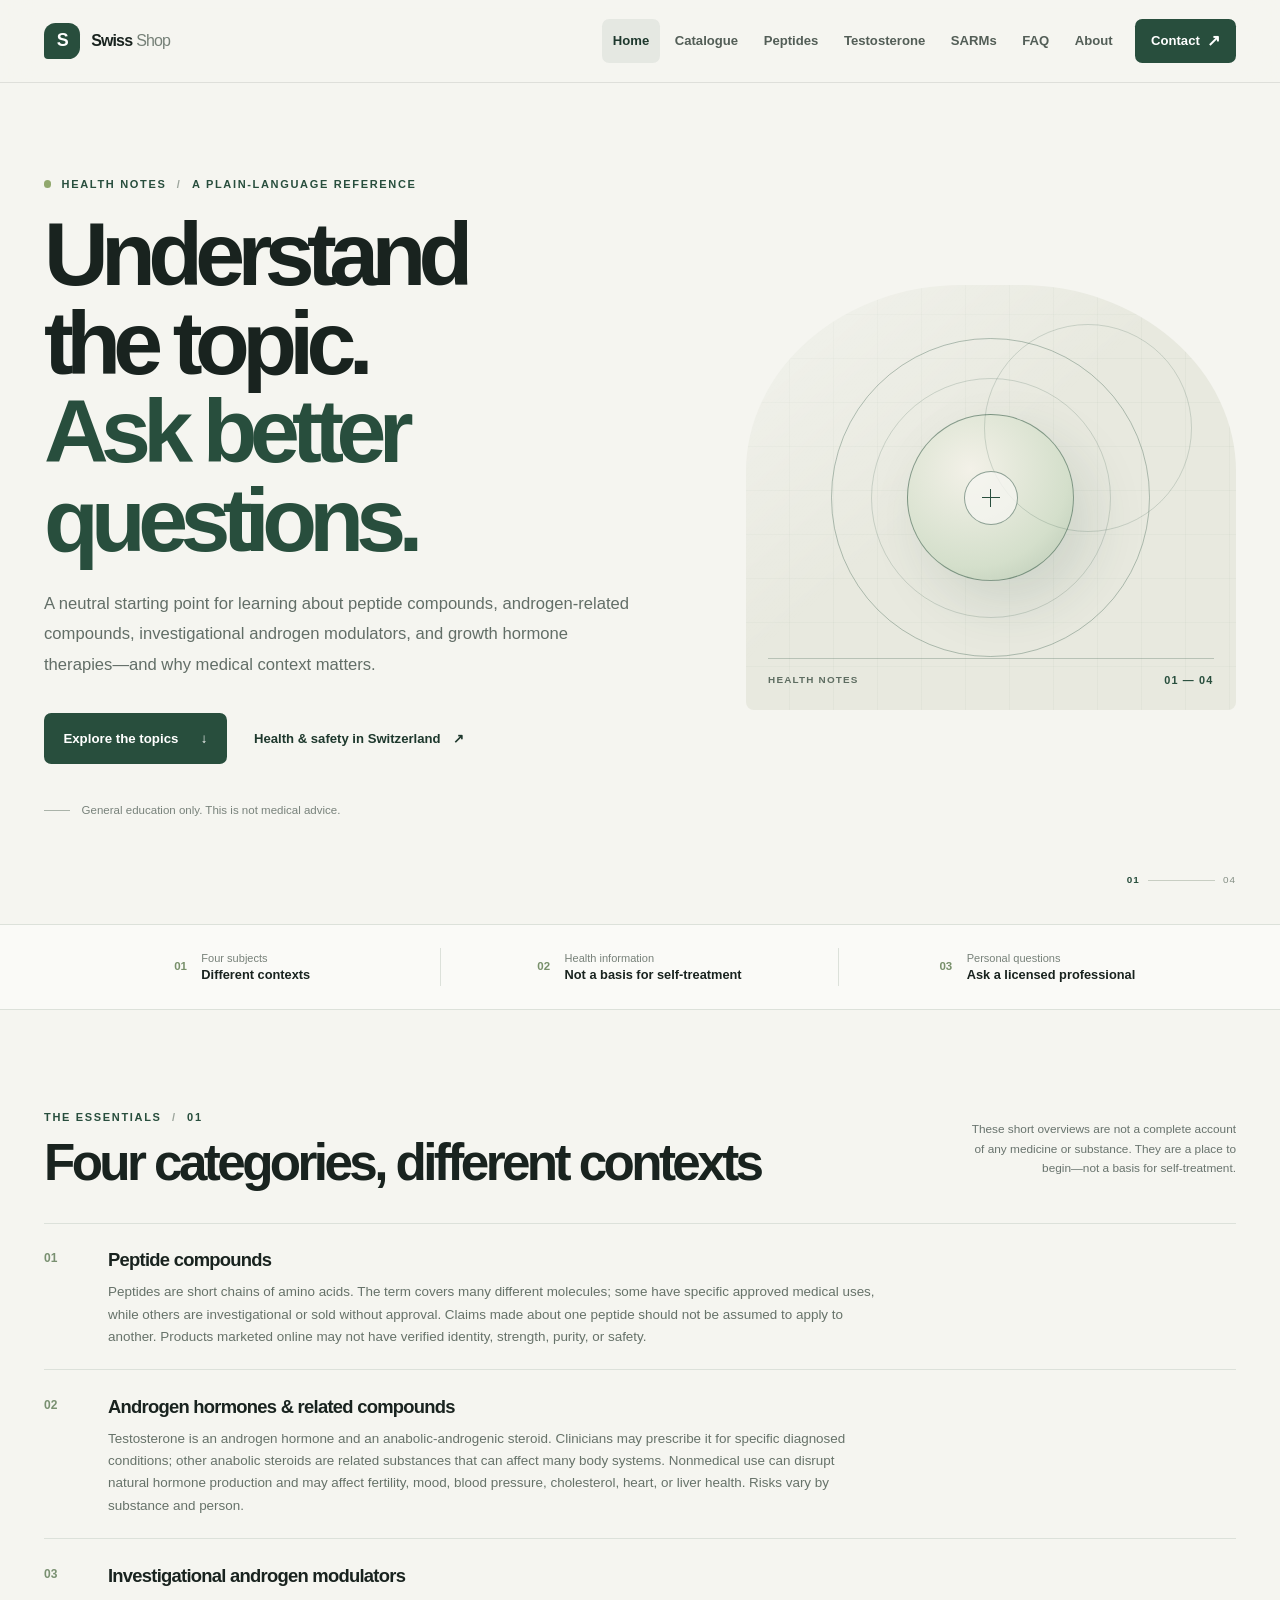
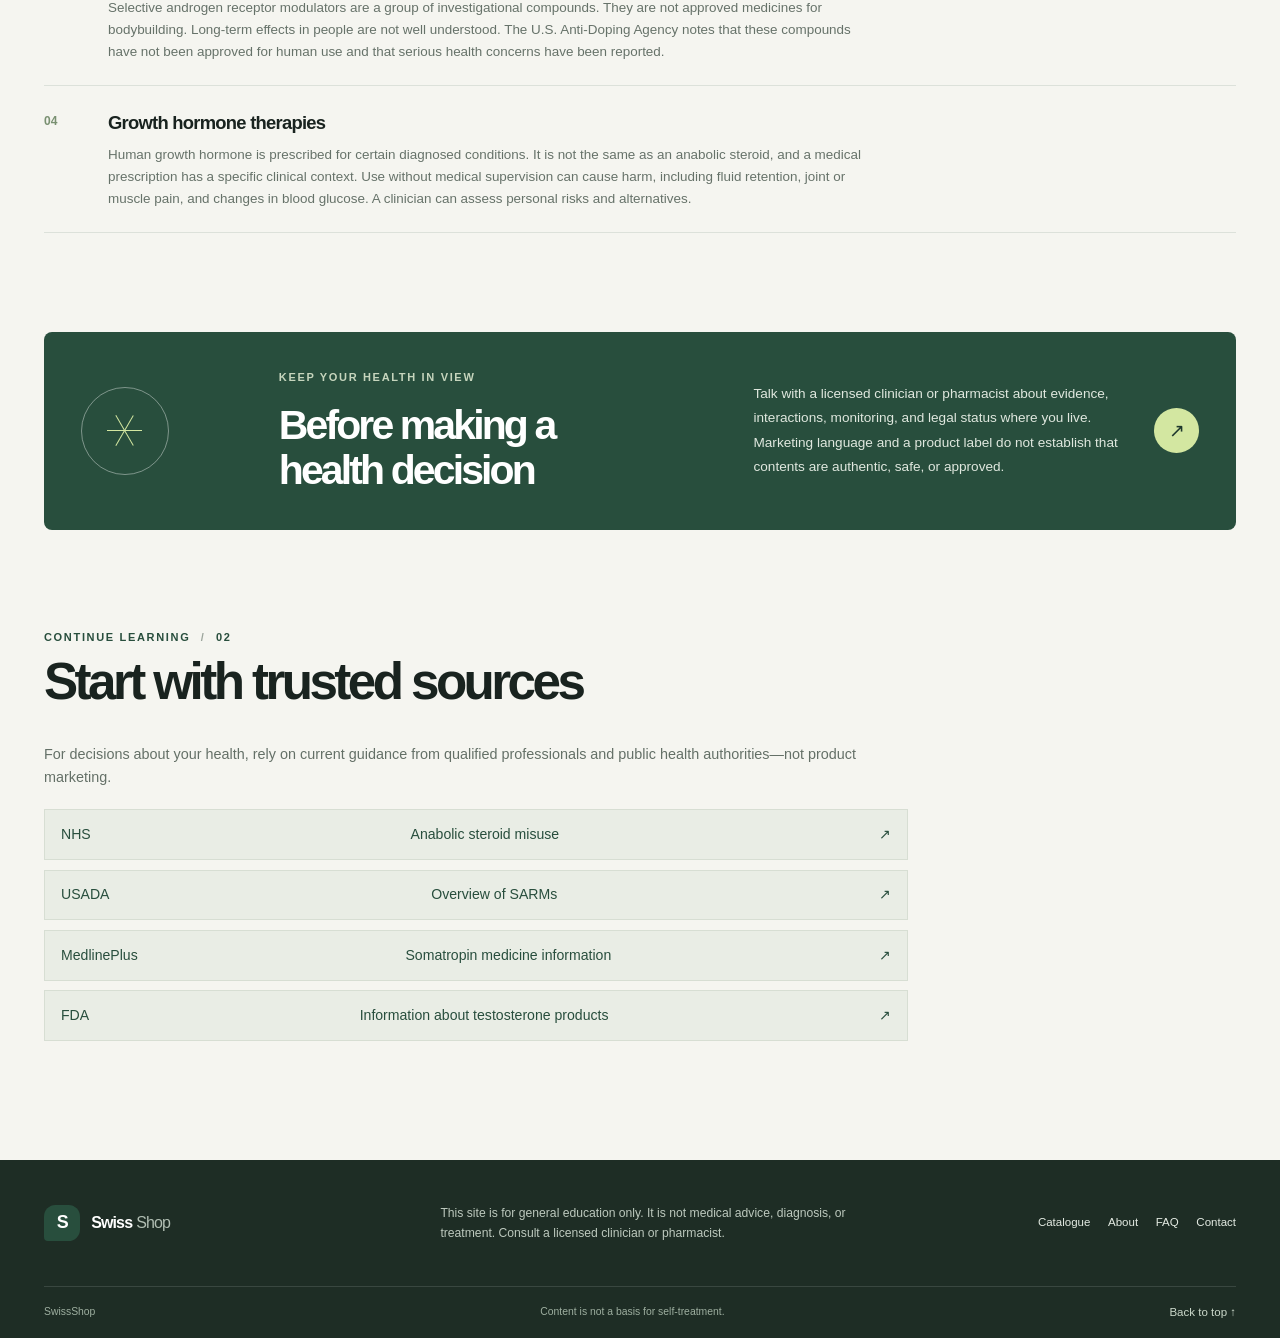
==== commit 6a77d660: "Merge gh-pages health guide Co-authored-by: Copilot App <223556219+Copilot@users.noreply.github.com>" ====
--- a/index.html
+++ b/index.html
@@ -3,142 +3,105 @@
 <head>
   <meta charset="utf-8">
   <meta name="viewport" content="width=device-width, initial-scale=1">
-  <meta name="description" content="A neutral, plain-language introduction to peptide compounds, androgen-related compounds, investigational androgen modulators, and growth hormone therapies.">
-  <meta name="theme-color" content="#f7f5f1">
-  <title>Health Notes | Hormones &amp; related compounds</title>
-  <link rel="stylesheet" href="swiss.css">
+  <meta name="description" content="Plain-language educational information about peptides, androgen-related compounds, SARMs, and growth hormone therapies.">
+  <meta name="theme-color" content="#f5f5f0">
+  <title>SwissShop | Health notes &amp; safety</title>
+  <link rel="stylesheet" href="storefront.css">
 </head>
 <body>
   <a class="skip-link" href="#main">Skip to content</a>
   <header class="site-header">
-    <nav class="nav-shell" aria-label="Main navigation">
-      <a class="brand" href="#top">
-        <span class="cross-mark" aria-hidden="true"><span></span></span>
-        <span>Health Notes<small>Independent educational guide</small></span>
-      </a>
-      <ul class="nav-menu">
-        <li><a href="#topics">Topics</a></li>
-        <li><a href="#safety">Safety</a></li>
-        <li><a href="#sources">Sources</a></li>
-        <li><a href="7.html#directory">Talent directory</a></li>
+    <nav class="nav-shell" aria-label="Primary navigation">
+      <a class="brand" href="index.html" aria-label="SwissShop home"><span class="brand-symbol" aria-hidden="true">S</span><span>Swiss<span class="brand-light">Shop</span></span></a>
+      <button class="menu-toggle" type="button" aria-controls="primary-menu" aria-expanded="false" data-menu-toggle>
+        <span class="menu-lines" aria-hidden="true"></span><span class="sr-only">Open navigation</span>
+      </button>
+      <ul class="nav-menu" id="primary-menu">
+        <li><a href="index.html" aria-current="page">Home</a></li>
+        <li><a href="2.html">Catalogue</a></li>
+        <li><a href="4.html">Peptides</a></li>
+        <li><a href="5.html">Testosterone</a></li>
+        <li><a href="6.html">SARMs</a></li>
+        <li><a href="7.html">FAQ</a></li>
+        <li><a href="1.html">About</a></li>
+        <li><a class="nav-contact" href="8.html">Contact <span aria-hidden="true">↗</span></a></li>
       </ul>
-    </nav>
-    <nav class="category-bar" aria-label="Health topic quick links">
-      <div class="category-bar-inner">
-        <span class="category-bar-label">Explore topics</span>
-        <ul>
-          <li><a href="#peptides">Peptides</a></li>
-          <li><a href="#testosterone">Testosterone</a></li>
-          <li><a href="#sarms">SARMs</a></li>
-          <li><a href="#hgh">HGH</a></li>
-          <li><a href="#safety">Other Stuff</a></li>
-        </ul>
-      </div>
     </nav>
   </header>
 
   <main id="main">
-    <section class="hero page-width" id="top" aria-labelledby="page-title">
+    <section class="hero home-hero">
       <div class="hero-copy">
-        <p class="eyebrow"><span class="eyebrow-rule" aria-hidden="true"></span>A plain-language reference</p>
-        <h1 id="page-title">Understand the topic.<br><span>Ask better questions.</span></h1>
-        <p class="lede">A neutral starting point for learning about peptide compounds, androgen-related compounds, investigational androgen modulators, and growth hormone therapies—and why medical context matters.</p>
-        <a class="text-link" href="#topics">Explore the topics <span aria-hidden="true">↓</span></a>
+        <p class="eyebrow"><span class="eyebrow-dot"></span> Health notes <span class="eyebrow-divider">/</span> A plain-language reference</p>
+        <h1>Understand the topic.<br><em>Ask better questions.</em></h1>
+        <p class="hero-lede">A neutral starting point for learning about peptide compounds, androgen-related compounds, investigational androgen modulators, and growth hormone therapies—and why medical context matters.</p>
+        <div class="hero-actions">
+          <a class="button button-dark" href="#topics">Explore the topics <span aria-hidden="true">↓</span></a>
+          <a class="text-link" href="3.html">Health &amp; safety in Switzerland <span aria-hidden="true">↗</span></a>
+        </div>
+        <p class="hero-note"><span class="note-rule"></span> General education only. This is not medical advice.</p>
       </div>
-      <aside class="hero-note" aria-label="Important context">
-        <div class="note-icon" aria-hidden="true"><span></span></div>
-        <p class="note-label">A note before you read</p>
-        <h2>One label can cover very different substances.</h2>
-        <p>Effects, evidence, and legal status vary by compound, product, and location. A category name alone cannot tell you whether something is appropriate or safe.</p>
-        <div class="note-tags">
-          <span>Peptide compounds</span><span>Androgen-related</span><span>Investigational modulators</span><span>Growth hormone</span>
-        </div>
-      </aside>
-      <div class="hero-index" aria-hidden="true"><span>01</span><span>—</span><span>04</span></div>
+      <div class="hero-art" role="img" aria-label="Abstract geometric illustration">
+        <div class="art-label art-label-top">SW / CH</div>
+        <div class="art-ring art-ring-outer"></div>
+        <div class="art-ring art-ring-inner"></div>
+        <div class="art-disc"></div>
+        <div class="art-cross" aria-hidden="true"><span></span><span></span></div>
+        <div class="art-caption"><span>HEALTH NOTES</span><strong>01 — 04</strong></div>
+      </div>
+      <div class="hero-index" aria-hidden="true"><span>01</span><i></i><span>04</span></div>
     </section>
 
-    <section class="topics-section" id="topics" aria-labelledby="topics-title">
-      <div class="page-width">
-        <div class="section-heading">
-          <div>
-            <p class="eyebrow">The essentials</p>
-            <h2 id="topics-title">Four categories, different contexts</h2>
-          </div>
-          <p>These short overviews are not a complete account of any medicine or substance. They are a place to begin—not a basis for self-treatment.</p>
-        </div>
+    <section class="trust-strip" aria-label="Guide notes">
+      <div><span class="strip-icon">01</span><p>Four subjects<br><strong>Different contexts</strong></p></div>
+      <div><span class="strip-icon">02</span><p>Health information<br><strong>Not a basis for self-treatment</strong></p></div>
+      <div><span class="strip-icon">03</span><p>Personal questions<br><strong>Ask a licensed professional</strong></p></div>
+    </section>
 
-        <div class="topic-grid">
-          <article class="topic-card topic-peptides" id="peptides">
-            <div class="topic-meta"><span class="topic-number">01</span><span class="topic-type">Broad category</span></div>
-            <h3>Peptide compounds</h3>
-            <p>Peptides are short chains of amino acids. The term covers many different molecules; some have specific approved medical uses, while others are investigational or sold without approval.</p>
-            <p>Claims made about one peptide should not be assumed to apply to another. Products marketed online may not have verified identity, strength, purity, or safety.</p>
-            <a href="#safety">Why product source matters <span aria-hidden="true">↗</span></a>
-          </article>
-
-          <article class="topic-card topic-steroids" id="testosterone">
-            <div class="topic-meta"><span class="topic-number">02</span><span class="topic-type">Hormones &amp; medicines</span></div>
-            <h3>Androgen hormones &amp; related compounds</h3>
-            <p>Testosterone is an androgen hormone and an anabolic-androgenic steroid. Clinicians may prescribe it for specific diagnosed conditions; other anabolic steroids are related substances that can affect many body systems.</p>
-            <p>Nonmedical use can disrupt natural hormone production and may affect fertility, mood, blood pressure, cholesterol, heart, or liver health. Risks vary by substance and person.</p>
-            <a href="https://www.nhs.uk/conditions/anabolic-steroid-misuse/">Read NHS guidance <span aria-hidden="true">↗</span></a>
-          </article>
-
-          <article class="topic-card topic-sarms" id="sarms">
-            <div class="topic-meta"><span class="topic-number">03</span><span class="topic-type">Unapproved for bodybuilding</span></div>
-            <h3>Investigational androgen modulators</h3>
-            <p>Selective androgen receptor modulators are a group of investigational compounds. They are not approved medicines for bodybuilding.</p>
-            <p>Long-term effects in people are not well understood. The U.S. Anti-Doping Agency notes that these compounds have not been approved for human use and that serious health concerns have been reported.</p>
-            <a href="https://www.usada.org/athletes/substances/supplement-411/sarms/">Read USADA's overview <span aria-hidden="true">↗</span></a>
-          </article>
-
-          <article class="topic-card topic-hgh" id="hgh">
-            <div class="topic-meta"><span class="topic-number">04</span><span class="topic-type">Prescription hormone</span></div>
-            <h3>Growth hormone therapies</h3>
-            <p>Human growth hormone is prescribed for certain diagnosed conditions. It is not the same as an anabolic steroid, and a medical prescription has a specific clinical context.</p>
-            <p>Use without medical supervision can cause harm, including fluid retention, joint or muscle pain, and changes in blood glucose. A clinician can assess personal risks and alternatives.</p>
-            <a href="https://medlineplus.gov/druginfo/meds/a622022.html">Read about somatropin <span aria-hidden="true">↗</span></a>
-          </article>
-        </div>
+    <section class="section-block" id="topics" aria-labelledby="topics-title">
+      <div class="section-heading">
+        <div><p class="eyebrow">The essentials <span class="eyebrow-divider">/</span> 01</p><h2 id="topics-title">Four categories, different contexts</h2></div>
+        <p class="section-side-note">These short overviews are not a complete account of any medicine or substance. They are a place to begin—not a basis for self-treatment.</p>
+      </div>
+      <div class="health-category-list">
+        <article class="health-category" id="peptides"><span class="catalog-number">01</span><div><h3>Peptide compounds</h3><p>Peptides are short chains of amino acids. The term covers many different molecules; some have specific approved medical uses, while others are investigational or sold without approval. Claims made about one peptide should not be assumed to apply to another. Products marketed online may not have verified identity, strength, purity, or safety.</p></div></article>
+        <article class="health-category" id="androgens"><span class="catalog-number">02</span><div><h3>Androgen hormones &amp; related compounds</h3><p>Testosterone is an androgen hormone and an anabolic-androgenic steroid. Clinicians may prescribe it for specific diagnosed conditions; other anabolic steroids are related substances that can affect many body systems. Nonmedical use can disrupt natural hormone production and may affect fertility, mood, blood pressure, cholesterol, heart, or liver health. Risks vary by substance and person.</p></div></article>
+        <article class="health-category" id="sarms"><span class="catalog-number">03</span><div><h3>Investigational androgen modulators</h3><p>Selective androgen receptor modulators are a group of investigational compounds. They are not approved medicines for bodybuilding. Long-term effects in people are not well understood. The U.S. Anti-Doping Agency notes that these compounds have not been approved for human use and that serious health concerns have been reported.</p></div></article>
+        <article class="health-category" id="growth-hormone"><span class="catalog-number">04</span><div><h3>Growth hormone therapies</h3><p>Human growth hormone is prescribed for certain diagnosed conditions. It is not the same as an anabolic steroid, and a medical prescription has a specific clinical context. Use without medical supervision can cause harm, including fluid retention, joint or muscle pain, and changes in blood glucose. A clinician can assess personal risks and alternatives.</p></div></article>
       </div>
     </section>
 
-    <section class="safety-section" id="safety" aria-labelledby="safety-title">
-      <div class="page-width safety-layout">
-        <div class="safety-heading">
-          <p class="eyebrow">Keep your health in view</p>
-          <h2 id="safety-title">Before making a health decision</h2>
-          <p>General information cannot replace advice based on your health history, medicines, and circumstances.</p>
-        </div>
-        <div class="safety-points">
-          <article><span aria-hidden="true">A</span><div><h3>Talk with a licensed professional</h3><p>Ask a licensed clinician or pharmacist about evidence, interactions, monitoring, and legal status where you live.</p></div></article>
-          <article><span aria-hidden="true">B</span><div><h3>Be cautious with online claims</h3><p>Marketing language and a product label do not establish that contents are authentic, safe, or approved.</p></div></article>
-          <article><span aria-hidden="true">C</span><div><h3>Share the full picture</h3><p>Tell your healthcare professional about medicines, supplements, and substances you take or are considering.</p></div></article>
-        </div>
-      </div>
+    <section class="feature-panel" id="safety">
+      <div class="feature-mark" aria-hidden="true"><span></span><span></span><span></span></div>
+      <div><p class="eyebrow">Keep your health in view</p><h2>Before making a health decision</h2></div>
+      <p>Talk with a licensed clinician or pharmacist about evidence, interactions, monitoring, and legal status where you live. Marketing language and a product label do not establish that contents are authentic, safe, or approved.</p>
+      <a class="round-link" href="3.html" aria-label="Read health and safety information">↗</a>
     </section>
 
-    <section class="sources-section page-width" id="sources" aria-labelledby="sources-title">
-      <div>
-        <p class="eyebrow">Continue learning</p>
-        <h2 id="sources-title">Start with trusted sources</h2>
-        <p class="sources-intro">For decisions about your health, rely on current guidance from qualified professionals and public health authorities—not product marketing.</p>
+    <section class="section-block" id="sources" aria-labelledby="sources-title">
+      <div class="section-heading">
+        <div><p class="eyebrow">Continue learning <span class="eyebrow-divider">/</span> 02</p><h2 id="sources-title">Start with trusted sources</h2></div>
       </div>
-      <ul class="source-list">
-        <li><a href="https://www.nhs.uk/conditions/anabolic-steroid-misuse/"><span>NHS</span>Anabolic steroid misuse <span class="external" aria-hidden="true">↗</span></a></li>
-        <li><a href="https://www.usada.org/athletes/substances/supplement-411/sarms/"><span>USADA</span>Overview of SARMs <span class="external" aria-hidden="true">↗</span></a></li>
-        <li><a href="https://medlineplus.gov/druginfo/meds/a622022.html"><span>MedlinePlus</span>Somatropin medicine information <span class="external" aria-hidden="true">↗</span></a></li>
-        <li><a href="https://www.fda.gov/drugs/drug-alerts-and-statements/fda-issues-class-wide-labeling-changes-testosterone-products"><span>FDA</span>Information about testosterone products <span class="external" aria-hidden="true">↗</span></a></li>
-      </ul>
+      <div class="health-resources">
+        <p>For decisions about your health, rely on current guidance from qualified professionals and public health authorities—not product marketing.</p>
+        <ul>
+          <li><a href="https://www.nhs.uk/conditions/anabolic-steroid-misuse/"><span>NHS</span>Anabolic steroid misuse <span aria-hidden="true">↗</span></a></li>
+          <li><a href="https://www.usada.org/athletes/substances/supplement-411/sarms/"><span>USADA</span>Overview of SARMs <span aria-hidden="true">↗</span></a></li>
+          <li><a href="https://medlineplus.gov/druginfo/meds/a622022.html"><span>MedlinePlus</span>Somatropin medicine information <span aria-hidden="true">↗</span></a></li>
+          <li><a href="https://www.fda.gov/drugs/drug-alerts-and-statements/fda-issues-class-wide-labeling-changes-testosterone-products"><span>FDA</span>Information about testosterone products <span aria-hidden="true">↗</span></a></li>
+        </ul>
+      </div>
     </section>
   </main>
 
   <footer class="site-footer">
-    <div class="page-width footer-inner">
-      <a class="brand footer-brand" href="#top"><span class="cross-mark" aria-hidden="true"><span></span></span><span>Health Notes<small>Independent educational guide</small></span></a>
+    <div class="footer-main">
+      <a class="brand footer-brand" href="index.html"><span class="brand-symbol" aria-hidden="true">S</span><span>Swiss<span class="brand-light">Shop</span></span></a>
       <p>This site is for general education only. It is not medical advice, diagnosis, or treatment. Consult a licensed clinician or pharmacist.</p>
-      <p class="motif-note">The cross is a decorative visual motif and does not indicate Swiss origin, endorsement, or regulatory approval.</p>
+      <div class="footer-links"><a href="2.html">Catalogue</a><a href="1.html">About</a><a href="7.html">FAQ</a><a href="8.html">Contact</a></div>
     </div>
+    <div class="footer-bottom"><span>SwissShop</span><span>Content is not a basis for self-treatment.</span><a href="#main">Back to top ↑</a></div>
   </footer>
+  <script src="storefront.js"></script>
 </body>
 </html>
--- a/storefront.css
+++ b/storefront.css
@@ -0,0 +1,587 @@
+:root {
+  color-scheme: light;
+  --ink: #19231f;
+  --muted: #68736d;
+  --paper: #f5f5f0;
+  --white: #fff;
+  --line: #dce1da;
+  --green: #284e3d;
+  --green-dark: #1e382d;
+  --green-light: #dce9df;
+  --lime: #d3e7a1;
+  --sand: #eae5d9;
+  --display: "Manrope", "Segoe UI", sans-serif;
+  --body: "DM Sans", "Segoe UI", sans-serif;
+  --content: 1192px;
+}
+
+* { box-sizing: border-box; }
+html { scroll-behavior: smooth; }
+body {
+  margin: 0;
+  color: var(--ink);
+  background: var(--paper);
+  font-family: var(--body);
+  font-size: 15px;
+  line-height: 1.65;
+  -webkit-font-smoothing: antialiased;
+}
+body.menu-is-open { overflow: hidden; }
+a { color: inherit; }
+button, input, textarea { font: inherit; }
+button, a { -webkit-tap-highlight-color: transparent; }
+img, svg { max-width: 100%; }
+::selection { color: var(--white); background: var(--green); }
+.sr-only {
+  position: absolute;
+  width: 1px;
+  height: 1px;
+  padding: 0;
+  margin: -1px;
+  overflow: hidden;
+  clip: rect(0, 0, 0, 0);
+  white-space: nowrap;
+  border: 0;
+}
+.skip-link {
+  position: fixed;
+  top: .75rem;
+  left: .75rem;
+  z-index: 100;
+  padding: .7rem 1rem;
+  color: var(--white);
+  background: var(--green-dark);
+  border-radius: .4rem;
+  transform: translateY(-150%);
+}
+.skip-link:focus { transform: translateY(0); }
+a:focus-visible, button:focus-visible, summary:focus-visible, input:focus-visible, textarea:focus-visible {
+  outline: 3px solid #738b55;
+  outline-offset: 4px;
+}
+
+.site-header {
+  position: sticky;
+  top: 0;
+  z-index: 20;
+  background: rgba(245, 245, 240, .94);
+  border-bottom: 1px solid rgba(25, 35, 31, .1);
+  backdrop-filter: blur(18px);
+}
+.nav-shell {
+  width: min(var(--content), calc(100% - 3.5rem));
+  min-height: 82px;
+  margin: auto;
+  display: flex;
+  align-items: center;
+  justify-content: space-between;
+  gap: 2rem;
+}
+.brand {
+  display: inline-flex;
+  align-items: center;
+  gap: .7rem;
+  color: var(--ink);
+  font-family: var(--display);
+  font-size: 1rem;
+  font-weight: 800;
+  letter-spacing: -.055em;
+  line-height: 1;
+  text-decoration: none;
+  white-space: nowrap;
+}
+.brand-symbol {
+  display: grid;
+  width: 2.25rem;
+  height: 2.25rem;
+  place-items: center;
+  color: var(--white);
+  background: var(--green);
+  border-radius: .72rem .72rem .72rem .25rem;
+  font-size: 1.12rem;
+  font-weight: 800;
+  letter-spacing: -.08em;
+}
+.brand-light { margin-left: .25rem; color: #768178; font-weight: 500; }
+.nav-menu {
+  display: flex;
+  align-items: center;
+  gap: .2rem;
+  margin: 0;
+  padding: 0;
+  list-style: none;
+}
+.nav-menu a {
+  display: inline-flex;
+  min-height: 44px;
+  align-items: center;
+  padding: .55rem .7rem;
+  color: #535e57;
+  border-radius: .45rem;
+  font-size: .82rem;
+  font-weight: 600;
+  text-decoration: none;
+  transition: color .18s ease, background .18s ease;
+}
+.nav-menu a:hover, .nav-menu a[aria-current="page"] { color: var(--green-dark); background: rgba(40, 78, 61, .08); }
+.nav-menu a.nav-contact {
+  margin-left: .5rem;
+  padding-inline: 1rem;
+  color: var(--white);
+  background: var(--green);
+}
+.nav-menu a.nav-contact:hover { background: var(--green-dark); }
+.nav-contact span { margin-left: .45rem; font-size: 1rem; }
+.menu-toggle { display: none; }
+
+.hero, .section-block, .feature-panel, .closing-note, .inner-page {
+  width: min(var(--content), calc(100% - 3.5rem));
+  margin-inline: auto;
+}
+.home-hero {
+  position: relative;
+  display: grid;
+  grid-template-columns: 1.1fr .9fr;
+  align-items: center;
+  gap: clamp(3rem, 8vw, 7rem);
+  min-height: min(695px, calc(100svh - 82px));
+  padding-block: 5.8rem 6.5rem;
+}
+.hero-copy { position: relative; z-index: 1; }
+.eyebrow {
+  display: flex;
+  align-items: center;
+  gap: .65rem;
+  margin: 0 0 1.1rem;
+  color: var(--green);
+  font-size: .69rem;
+  font-weight: 700;
+  letter-spacing: .15em;
+  line-height: 1.5;
+  text-transform: uppercase;
+}
+.eyebrow a { text-decoration: none; }
+.eyebrow a:hover { text-decoration: underline; text-underline-offset: 3px; }
+.eyebrow-dot { width: .45rem; height: .45rem; background: #91a86d; border-radius: 50%; }
+.eyebrow-divider { color: #9ca59c; }
+h1, h2, h3, p { margin-top: 0; }
+h1, h2, h3 { font-family: var(--display); }
+h1 {
+  max-width: 11ch;
+  margin-bottom: 1.5rem;
+  font-size: clamp(3.5rem, 7vw, 6.6rem);
+  font-weight: 600;
+  letter-spacing: -.085em;
+  line-height: .99;
+}
+h1 em, h2 em { color: var(--green); font-style: normal; }
+.hero-lede { max-width: 37rem; margin-bottom: 0; color: #626e67; font-size: 1.04rem; line-height: 1.85; }
+.hero-actions { display: flex; align-items: center; flex-wrap: wrap; gap: 1.7rem; margin-top: 2rem; }
+.button {
+  display: inline-flex;
+  min-height: 51px;
+  align-items: center;
+  justify-content: center;
+  gap: 1.4rem;
+  padding: .8rem 1.15rem;
+  border: 1px solid transparent;
+  border-radius: .45rem;
+  font-size: .83rem;
+  font-weight: 700;
+  text-decoration: none;
+  transition: color .2s ease, background .2s ease, border-color .2s ease, transform .2s ease;
+  cursor: pointer;
+}
+.button:hover { transform: translateY(-2px); }
+.button-dark { color: var(--white); background: var(--green); }
+.button-dark:hover { background: var(--green-dark); }
+.button-outline { color: var(--green); border-color: #9aa99a; background: transparent; }
+.button-outline:hover { color: var(--white); border-color: var(--green); background: var(--green); }
+.text-link {
+  display: inline-flex;
+  align-items: center;
+  gap: .75rem;
+  color: var(--green-dark);
+  font-size: .82rem;
+  font-weight: 700;
+  text-decoration: none;
+}
+.text-link span { transition: transform .2s ease; }
+.text-link:hover span { transform: translateX(4px); }
+.hero-note { display: flex; align-items: center; gap: .75rem; margin: 2.3rem 0 0; color: #78827b; font-size: .72rem; }
+.note-rule { width: 1.6rem; height: 1px; background: #aab3a9; }
+.hero-art {
+  position: relative;
+  display: grid;
+  min-height: 425px;
+  overflow: hidden;
+  place-items: center;
+  color: var(--green);
+  background:
+    linear-gradient(140deg, rgba(255,255,255,.45), transparent 45%),
+    repeating-linear-gradient(0deg, transparent 0 43px, rgba(40,78,61,.065) 44px),
+    repeating-linear-gradient(90deg, transparent 0 43px, rgba(40,78,61,.065) 44px),
+    #e8e9df;
+  border-radius: 44% 44% .5rem .5rem;
+}
+.hero-art::before {
+  position: absolute;
+  inset: 9% 9% auto auto;
+  width: 42%;
+  aspect-ratio: 1;
+  border: 1px solid rgba(40, 78, 61, .18);
+  border-radius: 50%;
+  content: "";
+}
+.art-label { position: absolute; top: 1.3rem; left: 1.35rem; font-family: var(--display); font-size: .75rem; font-weight: 800; letter-spacing: .1em; }
+.art-ring { position: absolute; border: 1px solid rgba(40, 78, 61, .32); border-radius: 50%; }
+.art-ring-outer { width: 65%; aspect-ratio: 1; }
+.art-ring-inner { width: 49%; aspect-ratio: 1; border-color: rgba(40, 78, 61, .18); }
+.art-disc {
+  width: 34%;
+  aspect-ratio: 1;
+  border: 1px solid rgba(40, 78, 61, .5);
+  border-radius: 50%;
+  background: radial-gradient(circle at 38% 33%, #f3f1e8, #d4dfcb 65%, #b5c5b1);
+  box-shadow: 18px 24px 55px rgba(40, 78, 61, .13);
+}
+.art-cross { position: absolute; display: grid; width: 3.4rem; height: 3.4rem; place-items: center; border: 1px solid rgba(40, 78, 61, .5); border-radius: 50%; background: rgba(245,245,240,.8); }
+.art-cross span:first-child { width: 1.15rem; height: 1px; background: var(--green); }
+.art-cross span:last-child { position: absolute; width: 1px; height: 1.15rem; background: var(--green); }
+.art-caption { position: absolute; right: 1.4rem; bottom: 1.3rem; left: 1.4rem; display: flex; justify-content: space-between; padding-top: .8rem; border-top: 1px solid rgba(40,78,61,.25); color: #5e6d61; font-size: .62rem; font-weight: 700; letter-spacing: .12em; }
+.art-caption strong { color: var(--green); font-size: .68rem; }
+.hero-index { position: absolute; right: 0; bottom: 2.2rem; display: flex; align-items: center; gap: .5rem; color: #879187; font-size: .62rem; letter-spacing: .1em; }
+.hero-index span:first-child { color: var(--green); font-weight: 800; }
+.hero-index i { width: 4.2rem; height: 1px; background: #c8cec3; }
+
+.trust-strip {
+  display: grid;
+  grid-template-columns: repeat(3, 1fr);
+  width: 100%;
+  padding: 1.45rem max(calc((100% - var(--content)) / 2), 1.75rem);
+  border-top: 1px solid var(--line);
+  border-bottom: 1px solid var(--line);
+  background: rgba(255,255,255,.42);
+}
+.trust-strip > div { display: flex; align-items: center; justify-content: center; gap: .9rem; padding: .1rem 1rem; border-right: 1px solid var(--line); }
+.trust-strip > div:last-child { border: 0; }
+.strip-icon { color: #78906b; font-family: var(--display); font-size: .72rem; font-weight: 800; }
+.trust-strip p { margin: 0; color: #778179; font-size: .69rem; line-height: 1.45; }
+.trust-strip strong { color: var(--ink); font-size: .8rem; font-weight: 650; }
+.section-block { padding-block: 6.2rem; }
+.section-heading { display: flex; align-items: end; justify-content: space-between; gap: 1.5rem; margin-bottom: 2rem; }
+.section-heading .eyebrow { margin-bottom: .55rem; }
+.section-heading h2, .feature-panel h2, .closing-note h2, .about-copy h2, .swiss-overview h2, .contact-info h2, .faq-cta h2 {
+  margin: 0;
+  font-size: clamp(2rem, 4vw, 3.3rem);
+  font-weight: 550;
+  letter-spacing: -.07em;
+  line-height: 1.1;
+}
+.category-grid { display: grid; grid-template-columns: repeat(3, 1fr); gap: 1rem; }
+.category-card {
+  position: relative;
+  display: flex;
+  min-height: 275px;
+  flex-direction: column;
+  align-items: flex-start;
+  padding: 1.4rem;
+  overflow: hidden;
+  color: var(--ink);
+  border: 1px solid rgba(35, 61, 47, .12);
+  border-radius: .5rem;
+  background: #e6e8df;
+  text-decoration: none;
+  transition: transform .25s ease, box-shadow .25s ease;
+}
+.category-card:hover { transform: translateY(-4px); box-shadow: 0 18px 36px rgba(25,35,31,.11); }
+.category-card::before, .category-card::after { position: absolute; border: 1px solid rgba(40,78,61,.22); border-radius: 50%; content: ""; transition: transform .4s ease; }
+.category-card::before { top: 1.25rem; right: 1.3rem; width: 8rem; height: 8rem; }
+.category-card::after { top: 2.1rem; right: 2.15rem; width: 6.2rem; height: 6.2rem; }
+.category-card:hover::before { transform: scale(1.08); }
+.category-card:nth-child(2) { background: #e8e4d9; }
+.category-card:nth-child(3) { background: #e2e9df; }
+.category-number { position: relative; z-index: 1; color: #66766a; font-size: .67rem; font-weight: 700; letter-spacing: .12em; }
+.category-symbol { position: absolute; top: 3.35rem; right: 3.05rem; z-index: 1; color: var(--green); font-family: var(--display); font-size: 2rem; }
+.category-name { position: relative; z-index: 1; margin-top: auto; font-family: var(--display); font-size: clamp(1.45rem, 2.4vw, 2.05rem); font-weight: 600; letter-spacing: -.065em; }
+.category-detail { display: flex; width: 100%; justify-content: space-between; margin-top: .45rem; padding-top: .8rem; color: #68756b; border-top: 1px solid rgba(40,78,61,.2); font-size: .71rem; font-weight: 600; }
+.category-detail b { color: var(--green); font-size: .95rem; }
+.feature-panel {
+  display: grid;
+  grid-template-columns: .45fr 1.2fr 1fr auto;
+  align-items: center;
+  gap: 2rem;
+  padding: 2.3rem;
+  color: var(--white);
+  background: var(--green);
+  border-radius: .5rem;
+}
+.feature-panel .eyebrow { color: #c6d5bd; }
+.feature-panel h2 { max-width: 13ch; font-size: clamp(1.8rem, 3.2vw, 2.65rem); }
+.feature-panel > p { margin: 0; color: #e0e8df; font-size: .85rem; line-height: 1.8; }
+.feature-mark { position: relative; display: grid; width: 5.5rem; aspect-ratio: 1; place-items: center; border: 1px solid rgba(255,255,255,.4); border-radius: 50%; }
+.feature-mark span { position: absolute; width: 2.2rem; height: 1px; background: #d3e7a1; }
+.feature-mark span:nth-child(2) { transform: rotate(60deg); }
+.feature-mark span:nth-child(3) { transform: rotate(-60deg); }
+.round-link { display: grid; width: 2.8rem; height: 2.8rem; place-items: center; color: var(--green-dark); background: var(--lime); border-radius: 50%; font-size: 1.2rem; text-decoration: none; transition: transform .2s ease; }
+.round-link:hover { transform: rotate(45deg); }
+.closing-note { padding-block: 7rem 8rem; text-align: center; }
+.closing-note .eyebrow { justify-content: center; }
+.closing-note h2 { margin: 0 auto 1.1rem; font-size: clamp(2.6rem, 6vw, 5rem); }
+.closing-note > p:not(.eyebrow) { max-width: 31rem; margin: 0 auto 1.6rem; color: var(--muted); font-size: .9rem; }
+
+.site-footer { color: #e9ede8; background: #1e2d25; }
+.footer-main, .footer-bottom { width: min(var(--content), calc(100% - 3.5rem)); margin: auto; }
+.footer-main { display: grid; grid-template-columns: 1.05fr 1.2fr 1fr; align-items: center; gap: 2rem; padding-block: 2.7rem; }
+.footer-brand { color: var(--white); }
+.footer-brand .brand-light { color: #b0bdb2; }
+.footer-main > p { margin: 0; color: #bdc9be; font-size: .76rem; }
+.footer-links { display: flex; justify-content: flex-end; gap: 1.1rem; }
+.footer-links a, .footer-bottom a { color: #e4ebe3; font-size: .72rem; text-decoration: none; }
+.footer-links a:hover, .footer-bottom a:hover { text-decoration: underline; text-underline-offset: 3px; }
+.footer-bottom { display: flex; justify-content: space-between; gap: 1rem; padding-block: 1rem; color: #9eafa0; border-top: 1px solid rgba(255,255,255,.12); font-size: .65rem; }
+.footer-bottom a { color: #cbd8ca; }
+
+.inner-page { padding-bottom: 6rem; }
+.page-hero {
+  position: relative;
+  min-height: 365px;
+  padding: 5rem 0 3.4rem;
+  border-bottom: 1px solid var(--line);
+}
+.page-hero .eyebrow { margin-bottom: 1.5rem; }
+.page-hero h1 { max-width: 13ch; margin-bottom: 1rem; font-size: clamp(3.1rem, 7vw, 6rem); }
+.page-hero h1 em { color: var(--green); }
+.page-hero .hero-lede { max-width: 40rem; }
+.page-hero-index { display: flex; justify-content: space-between; margin-top: 3.3rem; padding-top: .8rem; color: #78847b; border-top: 1px solid var(--line); font-size: .63rem; font-weight: 700; letter-spacing: .13em; }
+.swiss-hero { min-height: 430px; padding-right: 13rem; }
+.country-stamp { position: absolute; top: 50%; right: 1rem; display: grid; width: 9rem; height: 9rem; place-content: center; text-align: center; background: #e4e8de; border: 1px solid #c9d3c5; border-radius: 50%; transform: translateY(-50%); }
+.country-stamp strong { color: var(--green); font-family: var(--display); font-size: 2.3rem; letter-spacing: -.07em; }
+.country-stamp span { color: #718074; font-size: .5rem; font-weight: 700; letter-spacing: .12em; line-height: 1.5; }
+.swiss-overview { display: grid; grid-template-columns: 1fr 1fr; gap: 5rem; border-bottom: 1px solid var(--line); }
+.swiss-overview h2 { font-size: clamp(2.1rem, 4vw, 3.4rem); }
+.swiss-overview > div:last-child { max-width: 34rem; padding-top: 1.7rem; color: #647067; font-size: .92rem; }
+.swiss-overview > div:last-child .text-link { margin-top: .5rem; }
+.swiss-overview + .section-block { padding-top: 4rem; }
+.section-side-note { max-width: 17rem; color: var(--muted); font-size: .74rem; text-align: right; }
+.catalog-list { padding-bottom: 3rem; }
+.catalog-row { display: grid; grid-template-columns: 4rem 1fr auto; align-items: center; gap: 1.2rem; padding: 1.35rem 0; border-top: 1px solid var(--line); }
+.catalog-number { align-self: start; padding-top: .25rem; color: #799071; font-family: var(--display); font-size: .75rem; font-weight: 700; }
+.catalog-row h3 { margin: 0; font-size: 1.45rem; font-weight: 600; letter-spacing: -.05em; }
+.catalog-row p { margin: .15rem 0 0; color: var(--muted); font-size: .76rem; }
+.catalog-row > a { min-width: 6.4rem; color: var(--green); font-size: .76rem; font-weight: 700; text-align: right; text-decoration: none; }
+.catalog-row > a span { margin-left: .4rem; }
+.catalog-row > a:hover { text-decoration: underline; text-underline-offset: 4px; }
+.notice-box { display: grid; grid-template-columns: 2.5rem 1fr auto; align-items: center; gap: 1rem; padding: 1.2rem 1.4rem; background: #e9ede5; border: 1px solid #d7ded3; border-radius: .35rem; }
+.notice-mark { display: grid; width: 1.8rem; height: 1.8rem; place-items: center; color: var(--green); border: 1px solid #a8b8a4; border-radius: 50%; font-family: var(--display); font-weight: 700; }
+.notice-box p { margin: 0; color: #647067; font-size: .76rem; }
+.notice-box strong { color: var(--ink); }
+.notice-box > a { color: var(--green); font-size: .74rem; font-weight: 700; text-decoration: none; white-space: nowrap; }
+.notice-box > a:hover { text-decoration: underline; text-underline-offset: 3px; }
+
+.about-layout { position: relative; display: grid; grid-template-columns: .55fr 1.4fr .55fr; align-items: start; gap: 3rem; padding: 5rem 0; }
+.about-aside { padding-top: .5rem; }
+.large-index { color: #9cac96; font-family: var(--display); font-size: 3.4rem; font-weight: 500; letter-spacing: -.1em; }
+.about-aside p { margin: .3rem 0; color: #819084; font-size: .61rem; font-weight: 700; letter-spacing: .13em; }
+.about-copy h2 { max-width: 17ch; margin-bottom: 1.3rem; }
+.about-copy > p:not(.eyebrow) { max-width: 42rem; color: #657168; font-size: .9rem; }
+.about-copy .text-link { margin-top: .5rem; }
+.about-stamp { display: grid; width: 8rem; aspect-ratio: 1; align-content: center; justify-items: center; margin: 2.5rem auto 0; color: var(--green); border: 1px solid #b5c5b2; border-radius: 50%; transform: rotate(-12deg); }
+.about-stamp > span { font-family: var(--display); font-size: 3.2rem; font-weight: 700; letter-spacing: -.12em; line-height: 1; }
+.about-stamp small { margin-top: .25rem; font-size: .48rem; font-weight: 700; letter-spacing: .1em; line-height: 1.35; text-align: center; }
+.editorial-callout { display: grid; grid-template-columns: 10rem 1fr; gap: 2rem; padding: 1.4rem 0; border-top: 1px solid var(--line); border-bottom: 1px solid var(--line); }
+.callout-index { color: var(--green); font-size: .66rem; font-weight: 700; letter-spacing: .12em; }
+.editorial-callout p { max-width: 42rem; margin: 0; color: #5f6c63; font-family: var(--display); font-size: 1.1rem; font-weight: 500; }
+.health-notice { max-width: 52rem; padding: 1.5rem 1.7rem; color: #536157; background: #e8ebe2; border-left: 3px solid #78906b; }
+.health-notice p, .health-resources > p { margin: 0; font-size: .9rem; }
+.health-category-list { border-top: 1px solid var(--line); }
+.health-category { display: grid; grid-template-columns: 3rem 1fr; gap: 1rem; padding: 1.35rem 0; border-bottom: 1px solid var(--line); }
+.health-category h3 { margin: 0 0 .35rem; font-size: 1.15rem; font-weight: 650; letter-spacing: -.04em; }
+.health-category p { max-width: 48rem; margin: 0; color: #667269; font-size: .84rem; }
+.health-resources { max-width: 54rem; color: #647067; font-size: .88rem; }
+.health-resources ul { display: grid; gap: .6rem; margin: 1.2rem 0; padding: 0; list-style: none; }
+.health-resources li a { display: flex; justify-content: space-between; gap: 1rem; padding: .8rem 1rem; color: var(--green); background: #e9ede5; border: 1px solid #d7ded3; text-decoration: none; }
+.health-resources li a:hover { background: #e1e8dd; }
+.health-resources li a span { flex: 0 0 auto; }
+.health-resources strong { color: var(--ink); }
+.health-resources p a { color: var(--green-dark); font-weight: 700; }
+
+.category-page .page-hero { min-height: 340px; }
+.category-page .page-hero h1 { font-size: clamp(4rem, 9vw, 8rem); }
+.title-period { color: #97aa87 !important; font-style: normal; }
+.empty-catalog { display: grid; justify-items: center; margin: 4rem 0 2.5rem; padding: 3.7rem 1.5rem; text-align: center; background: #eaede5; border: 1px solid #dce2d7; }
+.empty-symbol { display: grid; width: 3.6rem; height: 3.6rem; place-items: center; margin-bottom: 1.5rem; color: var(--green); border: 1px solid #acbca5; border-radius: 50%; font-family: var(--display); font-size: 1.4rem; }
+.empty-catalog .eyebrow { justify-content: center; margin-bottom: .6rem; }
+.empty-catalog h2 { margin: 0 0 .9rem; font-size: clamp(2.2rem, 4.5vw, 3.7rem); font-weight: 550; letter-spacing: -.07em; line-height: 1.08; }
+.empty-catalog > p:not(.eyebrow) { max-width: 31rem; margin-bottom: 1.35rem; color: #657168; font-size: .85rem; }
+.category-switcher { display: flex; justify-content: space-between; gap: 1rem; border-top: 1px solid var(--line); }
+.category-switcher a { display: flex; flex-direction: column; padding-top: 1rem; color: var(--green); text-decoration: none; }
+.category-switcher a:last-child { text-align: right; }
+.category-switcher span { color: var(--muted); font-size: .64rem; }
+.category-switcher strong { font-family: var(--display); font-size: .88rem; font-weight: 650; }
+.category-switcher a:hover strong { text-decoration: underline; text-underline-offset: 3px; }
+
+.faq-list { padding: 3.2rem 0 2rem; }
+.faq-list details { border-top: 1px solid var(--line); }
+.faq-list details:last-child { border-bottom: 1px solid var(--line); }
+.faq-list summary { display: grid; grid-template-columns: 3rem 1fr 2rem; align-items: center; min-height: 5rem; gap: 1rem; cursor: pointer; font-family: var(--display); font-size: 1.05rem; font-weight: 600; letter-spacing: -.025em; list-style: none; }
+.faq-list summary::-webkit-details-marker { display: none; }
+.faq-list summary > span { color: #81947d; font-family: var(--body); font-size: .68rem; font-weight: 700; }
+.faq-list summary b { color: var(--green); font-size: 1.3rem; font-weight: 400; text-align: center; transition: transform .2s ease; }
+.faq-list details[open] summary b { transform: rotate(45deg); }
+.faq-list details > p { max-width: 43rem; margin: -.2rem 2rem 1.5rem 4rem; color: #667269; font-size: .87rem; }
+.faq-list details > p a { color: var(--green); font-weight: 700; }
+.faq-cta { display: flex; align-items: center; justify-content: space-between; gap: 1.2rem; margin-top: 2rem; padding: 1.6rem 1.8rem; background: #e8ebe2; }
+.faq-cta .eyebrow { margin: 0 auto 0 0; }
+.faq-cta h2 { font-size: 1.7rem; }
+
+.contact-layout { display: grid; grid-template-columns: .9fr 1.1fr; gap: clamp(2rem, 8vw, 7rem); padding: 4.5rem 0; }
+.contact-info { position: relative; min-height: 22rem; padding-top: .6rem; }
+.contact-info h2 { max-width: 12ch; margin-bottom: 1rem; }
+.contact-info > p:not(.eyebrow) { max-width: 26rem; color: #69746c; font-size: .86rem; }
+.contact-info .text-link { margin-top: .5rem; }
+.contact-decoration { position: absolute; bottom: 0; left: 0; color: #c0ceba; font-family: var(--display); font-size: 4.3rem; font-weight: 700; letter-spacing: -.1em; }
+.contact-decoration span { color: #8b9b88; font-size: 1rem; letter-spacing: .06em; }
+.contact-form { display: grid; align-content: start; gap: .5rem; padding: 1.7rem; background: #ebeee7; border: 1px solid #d9e0d5; border-radius: .4rem; }
+.form-heading { display: flex; justify-content: space-between; margin: 0 0 1.2rem; padding-bottom: .9rem; border-bottom: 1px solid #d2dbce; font-family: var(--display); font-size: 1rem; font-weight: 700; }
+.form-heading span { color: #819081; font-family: var(--body); font-size: .65rem; font-weight: 600; }
+.contact-form label { display: flex; justify-content: space-between; margin-top: .5rem; color: #3e4c43; font-size: .73rem; font-weight: 700; }
+.contact-form label span { color: #89938a; font-size: .65rem; font-weight: 500; }
+.contact-form input, .contact-form textarea { width: 100%; min-height: 2.8rem; padding: .75rem .8rem; color: var(--ink); border: 1px solid #cfd8cc; border-radius: .3rem; background: #f8f9f5; font-size: .79rem; }
+.contact-form textarea { min-height: 8rem; resize: vertical; }
+.contact-form input::placeholder, .contact-form textarea::placeholder { color: #98a198; }
+.contact-form .button { justify-self: start; margin-top: .8rem; }
+.form-status { margin: .5rem 0 0; color: var(--green-dark); font-size: .76rem; }
+.form-status[hidden] { display: none; }
+
+@media (max-width: 1020px) {
+  .nav-shell { gap: 1rem; }
+  .nav-menu a { padding-inline: .5rem; font-size: .75rem; }
+  .nav-menu a.nav-contact { margin-left: .25rem; padding-inline: .7rem; }
+  .feature-panel { grid-template-columns: auto 1.3fr 1fr; }
+  .round-link { grid-column: 3; justify-self: end; }
+}
+@media (max-width: 1000px) {
+  .nav-shell { width: min(var(--content), calc(100% - 2rem)); min-height: 72px; }
+  .menu-toggle {
+    display: grid;
+    width: 2.8rem;
+    height: 2.8rem;
+    place-items: center;
+    margin-left: auto;
+    color: var(--ink);
+    border: 1px solid var(--line);
+    border-radius: .45rem;
+    background: transparent;
+    cursor: pointer;
+  }
+  .menu-lines, .menu-lines::before, .menu-lines::after { display: block; width: 1.1rem; height: 1px; background: var(--ink); transition: transform .2s ease; }
+  .menu-lines { position: relative; }
+  .menu-lines::before, .menu-lines::after { position: absolute; left: 0; content: ""; }
+  .menu-lines::before { top: -.35rem; }
+  .menu-lines::after { top: .35rem; }
+  .menu-toggle[aria-expanded="true"] .menu-lines { background: transparent; }
+  .menu-toggle[aria-expanded="true"] .menu-lines::before { top: 0; transform: rotate(45deg); }
+  .menu-toggle[aria-expanded="true"] .menu-lines::after { top: 0; transform: rotate(-45deg); }
+  .nav-menu {
+    position: absolute;
+    top: calc(100% + 1px);
+    right: 0;
+    left: 0;
+    display: none;
+    max-height: calc(100svh - 73px);
+    overflow-y: auto;
+    padding: .6rem 1rem 1rem;
+    flex-direction: column;
+    align-items: stretch;
+    gap: .2rem;
+    background: var(--paper);
+    border-bottom: 1px solid var(--line);
+    box-shadow: 0 18px 25px rgba(25,35,31,.08);
+  }
+  .nav-menu.is-open { display: flex; }
+  .nav-menu a { min-height: 48px; padding: .7rem .85rem; font-size: .9rem; }
+  .nav-menu a.nav-contact { justify-content: space-between; margin: .35rem 0 0; }
+  .home-hero, .section-block, .feature-panel, .closing-note, .inner-page { width: min(var(--content), calc(100% - 2rem)); }
+  .home-hero { min-height: auto; grid-template-columns: 1fr 1fr; gap: 2rem; padding-block: 4.5rem; }
+  .hero-art { min-height: 330px; }
+  .hero-index { bottom: 1.2rem; }
+  .feature-panel { grid-template-columns: auto 1fr; gap: 1.5rem; padding: 1.8rem; }
+  .feature-panel > p { grid-column: 2; }
+  .round-link { grid-column: 2; grid-row: 1; }
+  .footer-main, .footer-bottom { width: min(var(--content), calc(100% - 2rem)); }
+  .footer-main { grid-template-columns: 1fr 1fr; }
+  .footer-links { grid-column: 1 / -1; justify-content: flex-start; }
+  .page-hero { min-height: 330px; }
+}
+@media (max-width: 600px) {
+  body { font-size: 14px; }
+  .home-hero, .section-block, .feature-panel, .closing-note, .inner-page { width: calc(100% - 2rem); }
+  .home-hero { grid-template-columns: 1fr; gap: 2.4rem; padding-block: 3.5rem 4rem; }
+  h1 { max-width: 10ch; font-size: clamp(3.35rem, 15vw, 5rem); }
+  .hero-lede { font-size: .95rem; }
+  .hero-actions { gap: 1.1rem; margin-top: 1.5rem; }
+  .hero-note { margin-top: 1.7rem; }
+  .hero-art { min-height: 290px; margin-inline: .3rem; }
+  .hero-index { right: 0; bottom: 1.4rem; }
+  .trust-strip { grid-template-columns: 1fr; padding: .6rem 1rem; }
+  .trust-strip > div { justify-content: flex-start; padding: .8rem .5rem; border-right: 0; border-bottom: 1px solid var(--line); }
+  .trust-strip > div:last-child { border: 0; }
+  .section-block { padding-block: 4.3rem; }
+  .section-heading { align-items: flex-start; flex-direction: column; gap: .8rem; }
+  .category-grid { grid-template-columns: 1fr; }
+  .category-card { min-height: 230px; }
+  .category-name { font-size: 1.8rem; }
+  .feature-panel { grid-template-columns: 1fr auto; gap: 1.2rem; padding: 1.4rem; }
+  .feature-mark { width: 3.5rem; }
+  .feature-panel > div:nth-child(2) { grid-column: 1 / -1; grid-row: 2; }
+  .feature-panel > p { grid-column: 1 / -1; grid-row: 3; }
+  .round-link { grid-column: 2; grid-row: 1; }
+  .closing-note { padding-block: 5rem; }
+  .footer-main, .footer-bottom { width: calc(100% - 2rem); }
+  .footer-main { grid-template-columns: 1fr; gap: 1rem; padding-block: 2rem; }
+  .footer-links { grid-column: auto; flex-wrap: wrap; justify-content: flex-start; gap: .7rem 1.1rem; }
+  .footer-bottom { align-items: flex-start; flex-direction: column; gap: .45rem; padding-block: .9rem; }
+  .page-hero { min-height: 300px; padding: 3.3rem 0 2rem; }
+  .page-hero h1 { font-size: clamp(3rem, 13vw, 4.7rem); }
+  .page-hero .hero-lede { font-size: .92rem; }
+  .page-hero-index { margin-top: 2rem; font-size: .56rem; }
+  .swiss-hero { padding-right: 0; padding-bottom: 2rem; }
+  .swiss-hero .hero-lede { max-width: 85%; }
+  .country-stamp { top: auto; right: 0; bottom: 4.1rem; width: 4.7rem; height: 4.7rem; transform: none; }
+  .country-stamp strong { font-size: 1.3rem; }
+  .country-stamp span { font-size: .34rem; }
+  .swiss-overview { grid-template-columns: 1fr; gap: 1rem; }
+  .swiss-overview > div:last-child { padding-top: 0; }
+  .catalog-row { grid-template-columns: 2rem 1fr auto; gap: .65rem; }
+  .catalog-row h3 { font-size: 1.18rem; }
+  .catalog-row > a { min-width: 4.3rem; font-size: .68rem; }
+  .section-side-note { text-align: left; }
+  .notice-box { grid-template-columns: 2rem 1fr; gap: .65rem; padding: 1rem; }
+  .notice-box > a { grid-column: 2; }
+  .about-layout { grid-template-columns: 1fr; gap: 1.3rem; padding: 3.5rem 0; }
+  .health-category { grid-template-columns: 2rem 1fr; gap: .65rem; }
+  .about-aside { display: flex; align-items: center; gap: .7rem; }
+  .large-index { font-size: 2.2rem; }
+  .about-aside p { margin: 0; }
+  .about-stamp { position: absolute; width: 5.2rem; margin: 0; right: 2rem; }
+  .about-stamp > span { font-size: 2.1rem; }
+  .about-stamp small { font-size: .37rem; }
+  .about-copy { padding-right: 0; }
+  .about-copy h2 { max-width: 12ch; padding-right: 1rem; }
+  .editorial-callout { grid-template-columns: 1fr; gap: .6rem; }
+  .empty-catalog { margin-top: 2.5rem; padding: 2.8rem 1.1rem; }
+  .empty-catalog h2 { font-size: 2.4rem; }
+  .category-switcher strong { font-size: .75rem; }
+  .faq-list { padding-top: 2rem; }
+  .faq-list summary { grid-template-columns: 2rem 1fr 1.5rem; gap: .6rem; min-height: 4.5rem; font-size: .9rem; }
+  .faq-list details > p { margin-left: 2.6rem; font-size: .82rem; }
+  .faq-cta { align-items: flex-start; flex-direction: column; }
+  .contact-layout { grid-template-columns: 1fr; gap: 2.3rem; padding-block: 3rem; }
+  .contact-info { min-height: 16rem; }
+  .contact-decoration { bottom: 0; font-size: 3.5rem; }
+  .contact-form { padding: 1.2rem; }
+}
+@media (prefers-reduced-motion: reduce) {
+  *, *::before, *::after { scroll-behavior: auto !important; transition-duration: .01ms !important; animation-duration: .01ms !important; }
+}
